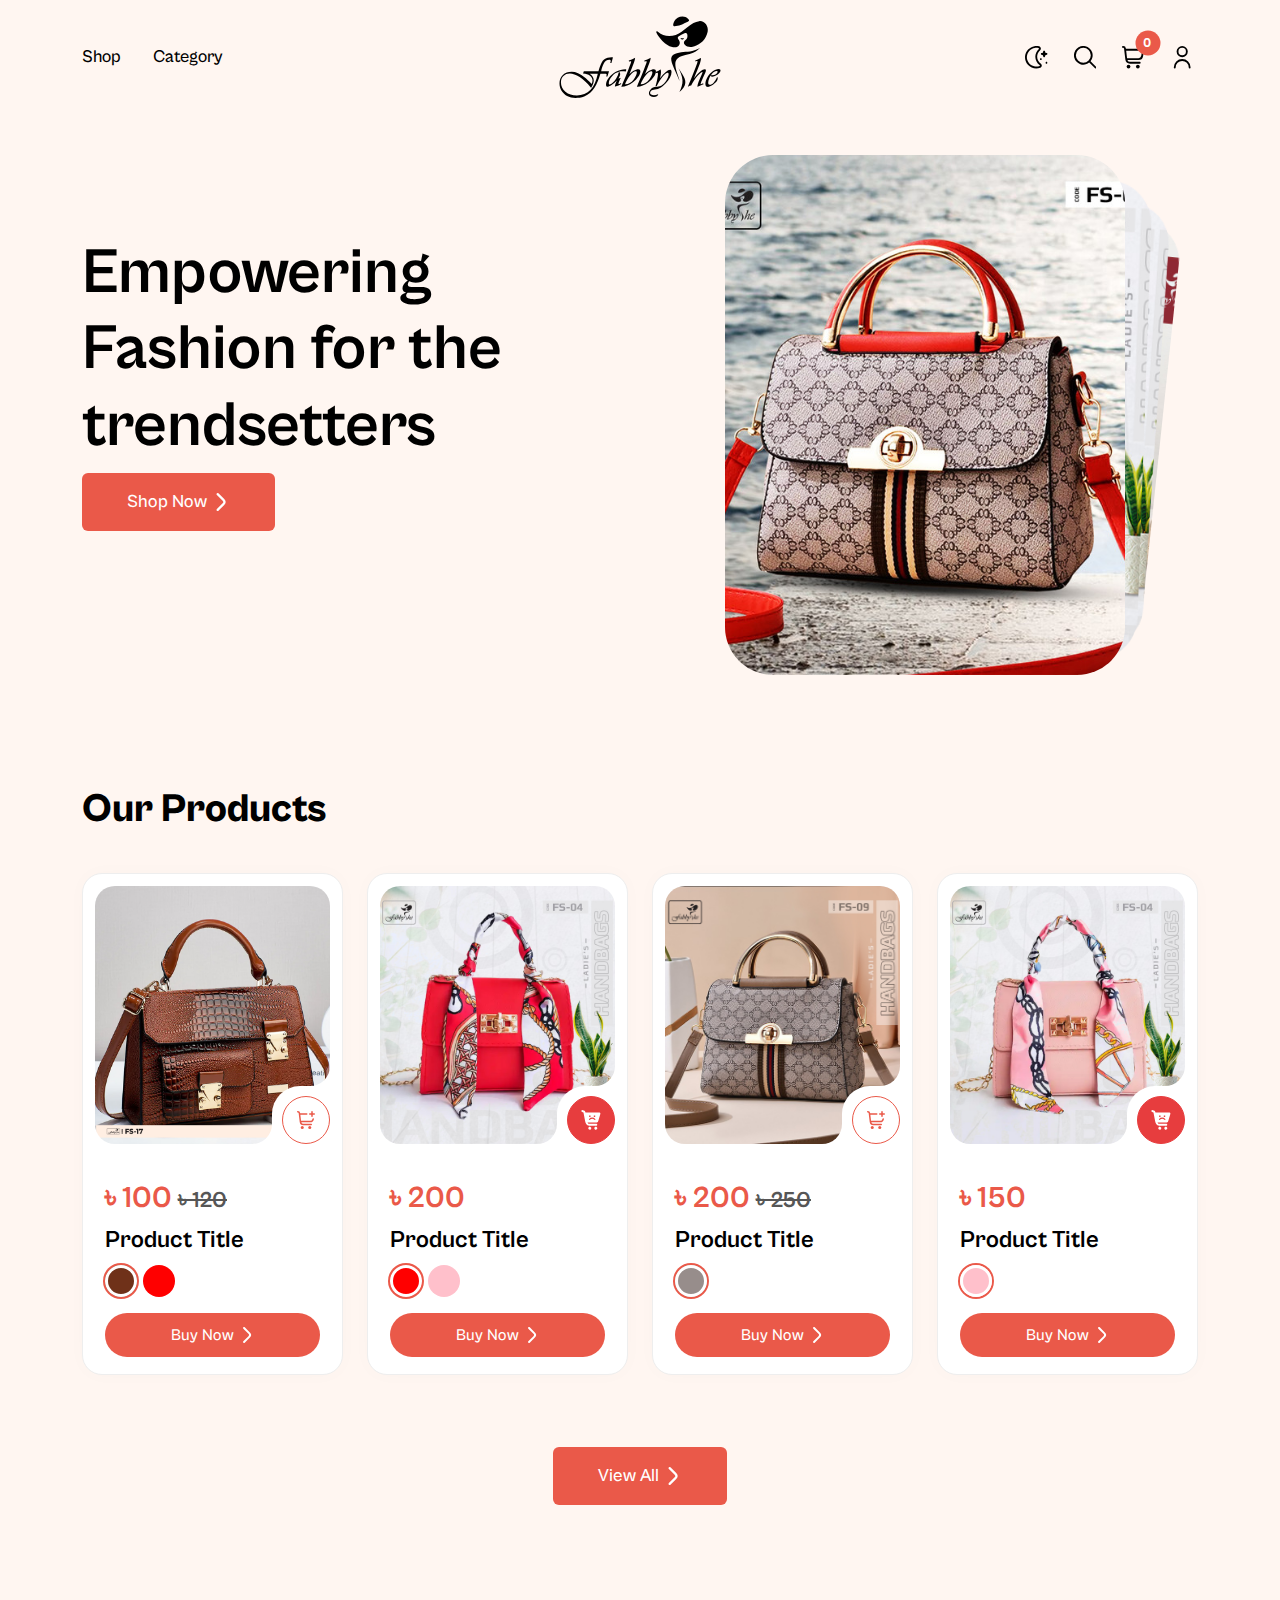
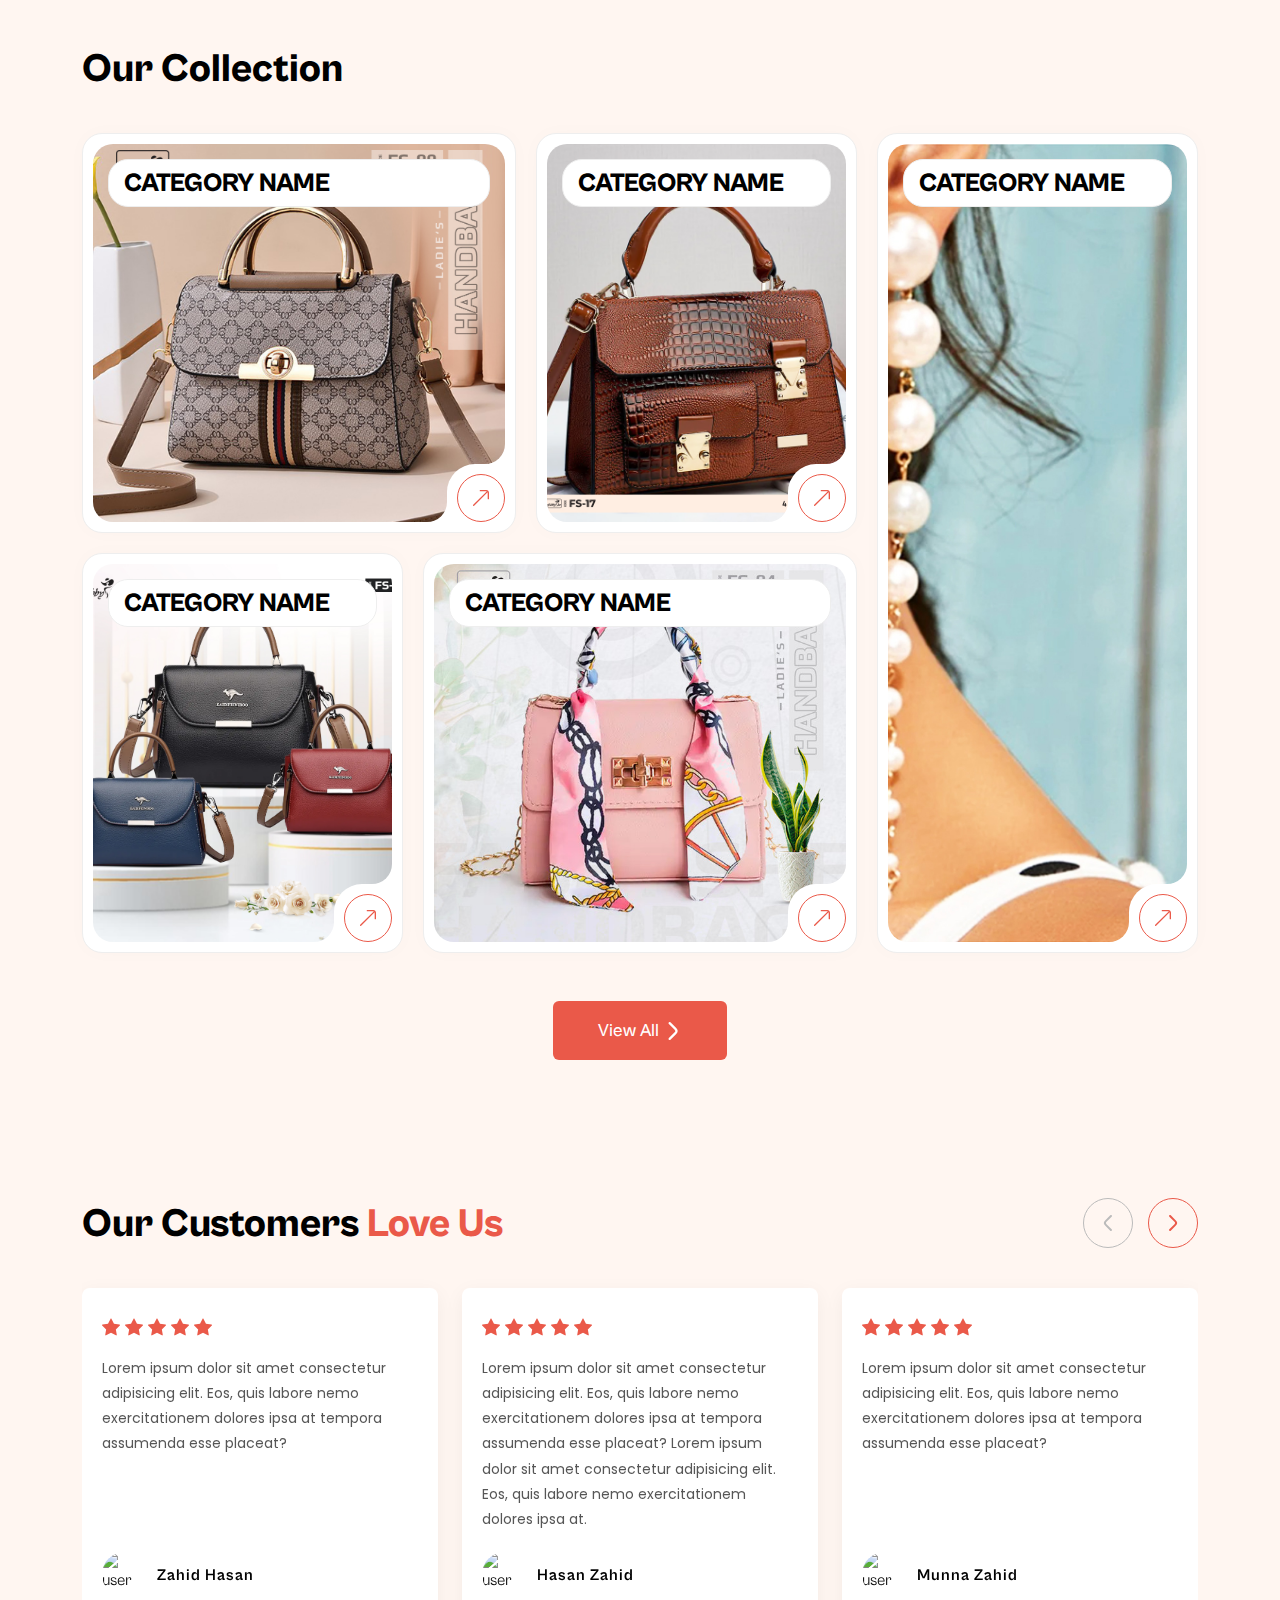
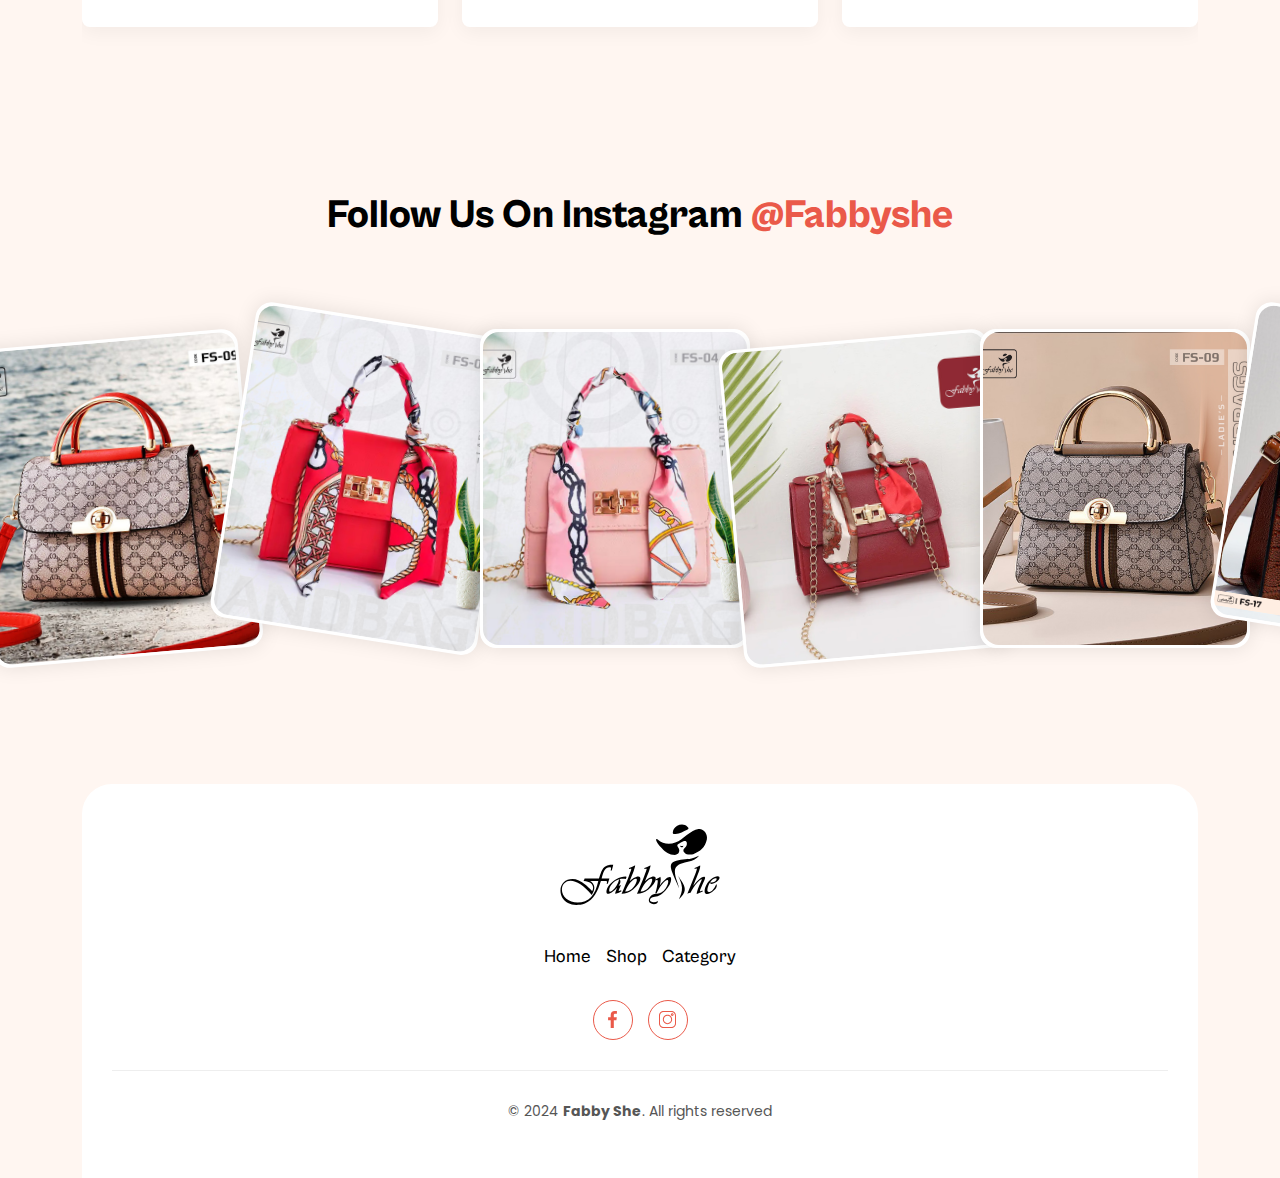
==== index.html @ 82e18905 "Fabby-She-Static init" ====
<!DOCTYPE html>
<html lang="en" xml:lang="en" xmlns="http://www.w3.org/1999/xhtml">
<head>
	<meta charset="UTF-8" />
	<meta name="viewport" content="width=device-width, initial-scale=1, shrink-to-fit=no" />
	<meta name="theme-color" content="#ea5949" />
    <meta name="color-scheme" content="light dark" />

	<!-- Site Meta Tags -->
	<title>Online Shopping in Bangladesh: Order Now from Fabby She</title>
    <meta name="title" content="Online Shopping in Bangladesh: Order Now from Fabby She" />
    <meta name="description" content="Bangladesh's best online shopping store with 100+ products at resounding discounts in dhaka, ctg, etc. All across Bangladesh with cash on delivery (COD)" />
    <meta name="author" content="Fabby She" />
    <meta name="keywords" content="Online Shopping, Fabby She" />

	<!-- Open Graph / Facebook -->
	<meta property="og:type" content="website" />
	<meta property="og:url" content="https://developer-zahid.github.io/Common-Boilerplate" />
	<meta property="og:title" content="Online Shopping in Bangladesh: Order Now from Fabby She" />
	<meta property="og:description" content="Bangladesh's best online shopping store with 100+ products at resounding discounts in dhaka, ctg, etc. All across Bangladesh with cash on delivery (COD)" />
	<meta property="og:image" content="https://developer-zahid.github.io/Common-Boilerplate/assets/images/og/preview.jpg" />
	<!-- Twitter -->
	<meta property="twitter:card" content="summary_large_image" />
	<meta property="twitter:url" content="https://developer-zahid.github.io/Common-Boilerplate" />
	<meta property="twitter:title" content="Online Shopping in Bangladesh: Order Now from Fabby She" />
	<meta property="twitter:description" content="Bangladesh's best online shopping store with 100+ products at resounding discounts in dhaka, ctg, etc. All across Bangladesh with cash on delivery (COD)" />
	<meta property="twitter:image" content="https://developer-zahid.github.io/Common-Boilerplate/assets/images/og/preview.jpg" />

	<!-- Favicon Link -->
	<link rel="icon" type="image/svg+xml" sizes="512x512" href="./assets/images/favicon/favicon.svg" />
	<link rel="icon" type="image/png" sizes="512x512" href="./assets/images/favicon/android-chrome-512x512.png" />
	<link rel="icon" type="image/png" sizes="192x192" href="./assets/images/favicon/android-chrome-192x192.png" />
	<link rel="apple-touch-icon" sizes="180x180" href="./assets/images/favicon/apple-touch-icon.png" />
	<link rel="icon" type="image/png" sizes="32x32" href="./assets/images/favicon/favicon-32x32.png" />
	<link rel="icon" type="image/png" sizes="16x16" href="./assets/images/favicon/favicon-16x16.png" />
	<link rel="icon" type="image/x-icon" href="./assets/images/favicon/favicon.ico" />
	<link rel="manifest" href="./assets/images/favicon/site.webmanifest" />
	
	<!-- Global CSS -->
	<link rel="stylesheet" href="./assets/plugins/bootstrap/css/bootstrap.min.css" />
	<link rel="stylesheet" href="./assets/plugins/toastr/css/toastr.min.css" />
	<!-- Page CSS -->
	<link rel="stylesheet" href="./assets/plugins/swiper/css/swiper-bundle.min.css" />
	<!-- Global CSS -->
	<link rel="stylesheet" href="./assets/css/style.min.css" />
</head>
<body>
	<!-- Header Section -->
	<header class="header">
        <div class="container">
			<nav class="navbar">
				<button type="button" aria-label="Toggle mobile navigation" class="navbar__toggle" data-toggle="menu">
					<span class="is-open">
						<svg xmlns="http://www.w3.org/2000/svg" version="1.1" xmlnsXlink="http://www.w3.org/1999/xlink" width="1em" height="1em" x="0" y="0" viewBox="0 0 512.021 512.021" xmlSpace="preserve">
							<path d="M301.258 256.01 502.645 54.645c12.501-12.501 12.501-32.769 0-45.269-12.501-12.501-32.769-12.501-45.269 0L256.01 210.762 54.645 9.376c-12.501-12.501-32.769-12.501-45.269 0s-12.501 32.769 0 45.269L210.762 256.01 9.376 457.376c-12.501 12.501-12.501 32.769 0 45.269s32.769 12.501 45.269 0L256.01 301.258l201.365 201.387c12.501 12.501 32.769 12.501 45.269 0 12.501-12.501 12.501-32.769 0-45.269L301.258 256.01z" fill="currentColor"></path>
						</svg>
					</span>
					<span class="is-close">
						<svg xmlns="http://www.w3.org/2000/svg" version="1.1" xmlnsXlink="http://www.w3.org/1999/xlink" width="1em" height="1em" x="0" y="0" viewBox="0 0 24 24" xmlSpace="preserve">
							<path d="M24 3.5c0 .83-.67 1.5-1.5 1.5h-21C.67 5 0 4.33 0 3.5S.67 2 1.5 2h21c.83 0 1.5.67 1.5 1.5ZM6.5 20h-5c-.83 0-1.5.67-1.5 1.5S.67 23 1.5 23h5c.83 0 1.5-.67 1.5-1.5S7.33 20 6.5 20Zm8-9h-13c-.83 0-1.5.67-1.5 1.5S.67 14 1.5 14h13c.83 0 1.5-.67 1.5-1.5s-.67-1.5-1.5-1.5Z" fill="currentColor"></path>
						</svg>
					</span>
				</button>
				<div class="navbar__nav" data-target="menu">
					<a href="./index.html" class="navbar__nav__link">Home</a>
					<a href="./shop.html" class="navbar__nav__link">Shop</a>
					<a href="./category.html" class="navbar__nav__link">Category</a>
				</div>
				<svg class="navbar__logo__image navbar__hidden" area-hidden="true" width="100%" height="100%" viewBox="0 0 200 102" fill="none" xmlns="http://www.w3.org/2000/svg">
					<path d="M173.079 6.36457C170.55 6.74238 168.211 7.41777 166.038 8.68313C160.777 11.7444 156.117 15.6518 151.381 19.4194C143.185 25.9378 129.807 26.6339 122.515 19.7274C122.075 19.3107 121.13 18.4413 120.52 18.9019C119.801 19.4453 120.168 20.5115 120.473 21.1221C121.842 23.8729 123.796 26.5511 125.832 28.8619C129.864 33.437 134.584 37.8179 140.901 38.5787C142.836 38.8116 145.036 38.7184 146.738 37.5928C148.296 36.5629 149.233 34.6117 149.13 32.7538C149.062 31.5298 148.395 30.3913 147.761 29.3795C146.989 28.1477 145.84 26.6132 147.489 25.4022C149.779 23.7202 152.292 22.2996 154.993 21.3499C156.805 20.7133 158.173 21.4586 158.456 23.1095C158.887 25.648 158.407 27.9252 156.222 29.6201C153.394 31.8145 154.253 34.0373 155.19 35.3286C158.624 40.064 166.464 37.6756 166.464 37.6756C175.346 34.3219 181.409 29.4856 183.562 19.4091C185.008 12.5957 179.367 5.42524 173.079 6.36457Z" fill="currentColor"/>
					<path d="M143.424 12.5841C141.498 12.7161 140.862 11.8208 141.018 10.2397C141.165 8.72328 141.773 7.35699 142.516 6.04247C145.062 1.52178 154.165 -2.06735 159.54 3.7653C161.108 5.46541 161.077 6.17185 159.025 7.07236C154.287 9.15289 149.852 12.0822 144.477 12.4522C144.053 12.4806 143.628 12.5582 143.424 12.5841Z" fill="currentColor"/>
					<path d="M150.112 27.2502C150.112 27.2502 152.279 27.8635 154.235 27.0742C154.056 27.5814 153.715 29.1651 152.077 29.1651C152.077 29.1651 150.516 29.1651 150.112 27.2502Z" fill="currentColor"/>
					<path d="M174.186 39.3008C170.553 43.1565 166.317 45.9797 161.253 46.8983C157.754 47.5322 154.295 48.3241 150.983 49.6593C149.463 50.2726 148.022 51.023 146.746 52.0659C144.867 53.603 143.838 55.5773 143.657 58.002C143.333 62.3157 144.565 66.3628 145.794 70.4022C146.57 72.9591 147.572 75.4505 148.304 78.0201C148.475 78.6181 148.612 79.1929 148.777 79.8578C148.568 79.5571 147.996 78.2843 147.861 78.028C145.069 71.634 142.531 66.5647 140.112 60.0126C139.459 58.2453 138.944 56.4391 138.642 54.5759C138.042 50.904 139.444 48.2956 142.883 46.8387C146.312 45.387 149.978 44.9989 153.619 44.4891C157.216 43.9846 160.883 44.0544 164.43 43.203C167.254 42.5251 169.603 41.6763 172.175 40.3618C172.571 40.1625 173.459 39.6527 174.186 39.3008Z" fill="currentColor"/>
					<path d="M148.708 93.9677C150.77 89.2816 152.854 84.6571 152.473 79.3684C152.103 74.2187 149.81 69.1154 147.582 64.5898C147.967 65.0686 148.382 65.7207 148.865 66.4271C151.293 70.226 153.216 72.777 154.98 76.9538C156.722 81.0737 156.279 84.9293 153.679 88.5651C152.256 90.5598 150.641 92.3763 148.708 93.9677Z" fill="currentColor"/>
					<path d="M20.3277 101.269C16.4901 101.269 12.9864 100.438 9.91482 98.8006C7.15634 97.3436 4.43666 94.7171 2.8944 92.0622C1.35472 89.4072 0.573242 86.4158 0.573242 83.1655C0.573242 78.8595 1.96024 75.3582 4.69543 72.7628C7.42541 70.1701 11.1026 68.8555 15.6232 68.8555C20.6744 68.8555 26.1344 71.2078 31.8454 75.8502C33.7448 77.3926 36.4024 79.9131 39.7457 83.3416L40.2916 83.8873C41.0007 82.5807 41.3604 81.1939 41.3604 79.7628C41.3604 77.3873 40.3098 75.3867 38.237 73.8191C36.1384 72.2323 33.3308 71.3343 29.8918 71.1509L29.4699 71.1277L29.6822 70.7602C30.091 70.0562 30.417 69.2569 30.6473 68.3847L30.6991 68.1933L48.725 68.1184L48.9708 67.3184C49.716 64.7412 50.3371 62.8625 50.8132 61.7318C51.9725 58.9784 53.1809 55.8059 55.6185 53.8419C58.2269 51.7407 61.5961 50.8867 64.9006 50.8867C65.2551 50.8867 65.7079 50.9385 66.2463 51.0446L66.4946 51.0937L66.4509 51.3421C66.2304 52.6334 65.7234 54.6259 64.9446 57.268L64.7142 58.0882H63.2367L63.3299 57.7596C63.6274 56.7039 63.7775 55.9586 63.7775 55.5419C63.7775 54.5974 63.3169 54.1757 62.2818 54.1757C55.2614 54.1757 53.6441 62.5288 52.1122 67.839L52.032 68.1184H61.741L59.7562 74.7608H58.2709L58.377 74.4244C58.4598 74.1628 58.5167 73.9608 58.5504 73.829C58.7315 73.2337 58.8221 72.7476 58.8221 72.3674C58.8221 71.9012 58.6513 71.6403 58.2683 71.5211C57.8026 71.3761 56.6406 71.3039 54.8138 71.3039H51.0875L50.7899 72.2171C47.2551 83.5304 42.7085 94.5098 31.1002 99.5092C27.6508 100.987 23.7201 101.269 20.3277 101.269ZM13.2555 70.9204C10.1218 70.9204 7.49528 71.9482 5.44586 73.9714C3.39641 75.9953 2.35874 78.5933 2.35874 81.6906C2.35874 86.4337 4.22188 90.388 7.89382 93.4489C11.5812 96.5204 16.3504 98.0787 22.0744 98.0787C28.4245 98.0787 34.5806 95.7443 38.9926 91.1436C43.3658 86.5787 45.8888 79.9052 47.8736 71.3012L37.6755 71.2337C39.0677 72.0284 40.2373 73.0867 41.1663 74.388C42.3101 75.9926 42.8923 77.6979 42.8923 79.4549C42.8923 82.1509 41.8779 85.1708 39.8802 88.4343L39.6939 88.7396L39.4636 88.4655C34.6919 82.8191 29.9901 78.4324 25.4901 75.4257C21.0108 72.437 16.8963 70.9204 13.2555 70.9204Z" fill="currentColor"/>
					<path d="M60.0638 87.3098C59.1349 87.3098 58.0273 86.8728 58.0273 84.7893C58.0273 82.186 59.1995 79.3396 61.5104 76.3357C63.8082 73.3496 66.7349 70.8575 70.2051 68.935C74.1203 66.7377 78.0793 65.625 81.9687 65.625C82.9362 65.625 83.0402 66.2331 83.0402 66.4945C83.0402 66.8852 82.7892 67.5376 82.2481 68.5489L82.1601 68.7145L81.9766 68.6814C80.8455 68.482 79.7303 68.3807 78.6667 68.3807C77.0779 68.3807 75.5515 68.5774 74.0945 68.9681L74.3038 69.0953C75.1111 69.584 75.523 70.4794 75.523 71.7555C75.523 73.3211 74.7932 75.1138 73.3488 77.0886C74.0243 76.9774 74.8164 76.7675 75.7144 76.4648L76.2912 76.2708L75.8283 77.2516C73.8534 81.6787 73.4395 83.0761 73.4395 83.4694C73.4395 83.8681 73.5998 83.8992 73.7813 83.8992C73.8018 83.8992 73.825 83.8992 73.8481 83.8966C74.1097 83.8761 74.6971 83.69 75.9965 82.9158L76.2031 82.792L76.9409 83.8555L76.7415 84.0052C74.9428 85.3588 72.4587 86.4324 69.3534 87.2012L69.017 87.284L69.0356 86.937C69.1104 85.4026 69.8793 82.986 71.3746 79.5728C69.5375 81.5886 67.6435 83.3145 65.7257 84.7198C63.3399 86.4608 61.4897 87.3098 60.0638 87.3098ZM73.97 68.9992C70.8236 69.8688 67.9925 71.6463 65.5135 74.3198C62.8275 77.2052 61.4664 80.0953 61.4664 82.9105C61.4664 84.5019 62.1754 84.686 62.7059 84.686C63.4822 84.686 64.6544 83.9694 66.1889 82.5562C67.7568 81.1125 69.1806 79.4151 70.417 77.5105C72.1197 74.8734 73.2971 72.0966 73.913 69.2608L73.97 68.9992Z" fill="currentColor"/>
					<path d="M76.9229 87.2832L77.4374 86.1084C80.5924 78.7852 83.3659 72.0859 85.6791 66.1938C88.552 58.8784 89.1546 56.7902 89.1546 56.327C89.1546 56.0656 89.0745 55.8223 88.4977 55.8223C88.156 55.8223 87.5791 55.9698 86.7818 56.2649L86.5361 56.3554L86.0831 55.0797L86.3262 54.9917C88.5103 54.2025 90.9301 53.1467 93.5149 51.8528L93.9262 51.6484L93.8904 52.1064C93.6858 54.6786 91.4348 61.0417 87.0123 71.5554C88.5957 70.0104 90.3036 68.6958 92.105 67.6428C94.3043 66.3543 96.2374 65.7021 97.852 65.7021C99.5493 65.7021 100.447 66.6441 100.447 68.4269C100.447 70.3342 99.5778 72.5726 97.8599 75.0799C96.1573 77.564 93.9573 79.8415 91.3235 81.8494C86.5202 85.4594 81.8083 87.2885 77.3162 87.2885H76.9229V87.2832ZM81.4897 84.2713C81.7772 84.3077 82.0076 84.3256 82.1732 84.3256C85.8169 84.3256 89.1235 82.4521 92.0063 78.7594C93.1732 77.2561 94.1593 75.6335 94.9354 73.9309C95.7043 72.2461 96.095 70.87 96.095 69.8448C96.095 68.807 95.6447 68.3263 94.6772 68.3263C92.8341 68.3263 90.552 69.9667 87.8891 73.1984C85.2527 76.3971 83.1023 80.121 81.4897 84.2713Z" fill="currentColor"/>
					<path d="M96.1348 87.2832L96.6493 86.1084C99.8036 78.7852 102.578 72.0859 104.891 66.1938C107.763 58.8784 108.367 56.7902 108.367 56.327C108.367 56.0656 108.286 55.8223 107.709 55.8223C107.368 55.8223 106.79 55.9698 105.994 56.2649L105.748 56.3554L105.295 55.0797L105.538 54.9917C107.722 54.2025 110.141 53.1467 112.727 51.8528L113.138 51.6484L113.102 52.1064C112.898 54.6786 110.646 61.0417 106.224 71.5554C107.808 70.0104 109.516 68.6958 111.316 67.6428C113.516 66.3543 115.449 65.7021 117.064 65.7021C118.761 65.7021 119.659 66.6441 119.659 68.4269C119.659 70.3342 118.79 72.5726 117.071 75.0799C115.369 77.564 113.169 79.8415 110.535 81.8494C105.732 85.4594 101.02 87.2885 96.5281 87.2885H96.1348V87.2832ZM100.702 84.2713C100.989 84.3077 101.22 84.3256 101.385 84.3256C105.028 84.3256 108.335 82.4521 111.218 78.7594C112.385 77.2561 113.371 75.6335 114.147 73.9309C114.916 72.2461 115.307 70.87 115.307 69.8448C115.307 68.807 114.857 68.3263 113.888 68.3263C112.046 68.3263 109.764 69.9667 107.101 73.1984C104.465 76.3971 102.314 80.121 100.702 84.2713Z" fill="currentColor"/>
					<path d="M137.216 66.3873C135.749 66.3873 133.878 67.3863 131.494 69.4353C129.396 71.2419 127.124 73.7055 124.728 76.7691C125.514 73.4876 125.91 70.8823 125.91 69.0114C125.91 67.9657 125.768 67.073 125.488 66.3485L125.377 66.0664L125.116 66.2191C124.906 66.3433 124.774 66.4209 124.741 66.4468L122.311 67.7869L119.907 68.9644L119.891 68.975C119.871 68.9876 119.796 69.032 119.539 69.1611L119.345 69.2571L119.713 70.4836L119.966 70.4008C120.124 70.3465 120.248 70.3022 120.331 70.2691C120.792 70.0955 121.154 70.0048 121.41 70.0048C121.622 70.0048 122.192 70.0048 122.192 71.3479C122.192 73.1644 121.83 75.7081 121.112 78.9479C120.655 81.0154 120.049 83.3677 119.304 85.9969L119.043 86.9777L120.58 86.8095C121.449 84.928 122.474 82.977 123.496 81.2717C124.821 79.0618 126.273 77.0075 127.833 75.1207C130.565 71.8293 132.703 70.1578 134.191 70.1578C134.68 70.1578 135.33 70.3492 135.33 71.9843C135.33 73.0479 135.027 74.3909 134.432 75.9724C133.831 77.5611 133.081 79.0181 132.198 80.2989C130.684 82.5134 128.829 84.328 126.681 85.6916C125.367 86.53 123.584 87.0704 121.382 87.3035C118.846 87.5624 117.161 87.8499 116.227 88.181C115.285 88.5148 114.392 89.1359 113.567 90.0313C111.888 91.9022 111.036 93.7207 111.036 95.4393C111.036 96.8393 111.626 97.9936 112.79 98.873C113.934 99.732 115.422 100.17 117.216 100.17C120.259 100.17 122.01 99.0306 122.425 96.7823L122.528 96.2207L122.039 96.5134C120.577 97.3823 118.947 97.8227 117.19 97.8227C115.772 97.8227 114.607 97.5485 113.73 97.0101C112.881 96.4869 112.47 95.8326 112.47 95.0068C112.47 93.8843 112.907 93.03 113.808 92.3989C114.734 91.7465 116.289 91.2472 118.424 90.9161C120.986 90.5227 123.281 89.7518 125.248 88.6234C127.209 87.4975 129.333 85.72 131.559 83.3419C136.463 78.1147 138.947 73.3273 138.947 69.1121C138.947 66.8608 138.005 66.3873 137.216 66.3873Z" fill="currentColor"/>
					<path d="M170.863 87.0602C171.053 84.3979 172.905 79.2893 176.375 71.8734C177.028 70.486 177.165 69.8966 177.165 69.6456C177.165 69.1171 176.96 69.1172 176.838 69.1172C176.626 69.1172 176.059 69.2827 174.659 70.3827C173.56 71.2496 172.476 72.282 171.441 73.4516C169.862 75.1986 168.265 77.2787 166.697 79.6364C165.129 81.9913 163.952 84.0688 163.199 85.8079L163.14 85.9423L162.995 85.9609C161.846 86.1079 160.761 86.4417 159.778 86.9489L159.142 87.2781L159.701 85.9582C160.847 83.2774 161.923 80.6536 162.899 78.1642L165.872 70.5926L168.897 63.0441C170.336 59.3825 171.063 57.1054 171.063 56.2799C171.063 55.7572 170.84 55.6485 170.509 55.6485C170.354 55.6485 169.984 55.7132 169.094 56.016L168.522 56.2359L168.095 54.999L168.343 54.9162C170.336 54.246 172.365 53.3558 174.375 52.2664L175.218 51.7773L175.24 52.1991C175.257 52.5329 175.265 52.771 175.265 52.9237C175.265 54.1994 174.833 56.0962 173.979 58.5597C173.133 61.005 171.42 65.3239 168.892 71.3946L166.542 77.0748C172.768 69.4926 177.152 65.8026 179.936 65.8026C180.889 65.8026 181.414 66.3279 181.414 67.2801C181.414 67.9165 181.106 68.8999 180.474 70.2847L178.899 73.7648C175.62 80.99 174.932 83.2357 174.932 83.8489C174.932 84.0483 174.981 84.1496 175.258 84.1496C175.54 84.1496 176.14 84.0046 177.395 83.3158L177.827 83.0754L178.583 84.1648L178.329 84.3019C176.665 85.2026 174.481 86.139 171.839 87.0887L170.83 87.4509L170.863 87.0602Z" fill="currentColor"/>
					<path d="M183.973 87.5648C182.498 87.5648 180.741 86.9337 180.741 83.9264C180.741 81.3516 181.536 78.6165 183.099 75.796C184.659 72.9807 186.688 70.6284 189.128 68.8013C192.109 66.5761 194.811 65.4453 197.16 65.4453C199.033 65.4453 199.427 66.3872 199.427 67.1788C199.427 67.8854 199.096 68.6927 198.413 69.6529C197.755 70.5768 196.925 71.4231 195.944 72.1629C195.031 72.8357 193.861 73.4622 192.468 74.0258C191.043 74.6033 189.969 74.8827 189.182 74.8827C188.561 74.8827 187.736 74.6291 187.301 73.4337C186.631 74.4894 186.038 75.6331 185.531 76.8595C184.651 78.9867 184.203 80.9013 184.203 82.5549C184.203 84.1649 184.817 84.9125 186.131 84.9125C187.645 84.9125 189.254 84.0536 190.913 82.3609C192.601 80.6403 194.024 78.3887 195.142 75.6721L195.359 75.1437L195.613 75.6536C195.866 76.1635 195.996 76.6291 195.996 77.041C195.996 78.7331 194.831 80.6867 192.533 82.845C189.216 85.9761 186.336 87.5648 183.973 87.5648ZM187.568 73.0476C188.264 73.1463 188.825 73.198 189.234 73.198C190.867 73.198 192.396 72.7218 193.778 71.7827C195.129 70.8642 195.812 69.8728 195.812 68.8324C195.812 68.3847 195.662 67.8728 194.495 67.8728C192.701 67.8728 190.828 69.0059 188.923 71.2364C188.439 71.8033 187.982 72.4086 187.557 73.0476H187.568Z" fill="currentColor"/>
				</svg>
				<a href="./index.html" class="navbar__logo" aria-label="Home page">
					<svg class="navbar__logo__image" width="100%" height="100%" viewBox="0 0 200 102" fill="none" xmlns="http://www.w3.org/2000/svg">
						<path d="M173.079 6.36457C170.55 6.74238 168.211 7.41777 166.038 8.68313C160.777 11.7444 156.117 15.6518 151.381 19.4194C143.185 25.9378 129.807 26.6339 122.515 19.7274C122.075 19.3107 121.13 18.4413 120.52 18.9019C119.801 19.4453 120.168 20.5115 120.473 21.1221C121.842 23.8729 123.796 26.5511 125.832 28.8619C129.864 33.437 134.584 37.8179 140.901 38.5787C142.836 38.8116 145.036 38.7184 146.738 37.5928C148.296 36.5629 149.233 34.6117 149.13 32.7538C149.062 31.5298 148.395 30.3913 147.761 29.3795C146.989 28.1477 145.84 26.6132 147.489 25.4022C149.779 23.7202 152.292 22.2996 154.993 21.3499C156.805 20.7133 158.173 21.4586 158.456 23.1095C158.887 25.648 158.407 27.9252 156.222 29.6201C153.394 31.8145 154.253 34.0373 155.19 35.3286C158.624 40.064 166.464 37.6756 166.464 37.6756C175.346 34.3219 181.409 29.4856 183.562 19.4091C185.008 12.5957 179.367 5.42524 173.079 6.36457Z" fill="currentColor"/>
						<path d="M143.424 12.5841C141.498 12.7161 140.862 11.8208 141.018 10.2397C141.165 8.72328 141.773 7.35699 142.516 6.04247C145.062 1.52178 154.165 -2.06735 159.54 3.7653C161.108 5.46541 161.077 6.17185 159.025 7.07236C154.287 9.15289 149.852 12.0822 144.477 12.4522C144.053 12.4806 143.628 12.5582 143.424 12.5841Z" fill="currentColor"/>
						<path d="M150.112 27.2502C150.112 27.2502 152.279 27.8635 154.235 27.0742C154.056 27.5814 153.715 29.1651 152.077 29.1651C152.077 29.1651 150.516 29.1651 150.112 27.2502Z" fill="currentColor"/>
						<path d="M174.186 39.3008C170.553 43.1565 166.317 45.9797 161.253 46.8983C157.754 47.5322 154.295 48.3241 150.983 49.6593C149.463 50.2726 148.022 51.023 146.746 52.0659C144.867 53.603 143.838 55.5773 143.657 58.002C143.333 62.3157 144.565 66.3628 145.794 70.4022C146.57 72.9591 147.572 75.4505 148.304 78.0201C148.475 78.6181 148.612 79.1929 148.777 79.8578C148.568 79.5571 147.996 78.2843 147.861 78.028C145.069 71.634 142.531 66.5647 140.112 60.0126C139.459 58.2453 138.944 56.4391 138.642 54.5759C138.042 50.904 139.444 48.2956 142.883 46.8387C146.312 45.387 149.978 44.9989 153.619 44.4891C157.216 43.9846 160.883 44.0544 164.43 43.203C167.254 42.5251 169.603 41.6763 172.175 40.3618C172.571 40.1625 173.459 39.6527 174.186 39.3008Z" fill="currentColor"/>
						<path d="M148.708 93.9677C150.77 89.2816 152.854 84.6571 152.473 79.3684C152.103 74.2187 149.81 69.1154 147.582 64.5898C147.967 65.0686 148.382 65.7207 148.865 66.4271C151.293 70.226 153.216 72.777 154.98 76.9538C156.722 81.0737 156.279 84.9293 153.679 88.5651C152.256 90.5598 150.641 92.3763 148.708 93.9677Z" fill="currentColor"/>
						<path d="M20.3277 101.269C16.4901 101.269 12.9864 100.438 9.91482 98.8006C7.15634 97.3436 4.43666 94.7171 2.8944 92.0622C1.35472 89.4072 0.573242 86.4158 0.573242 83.1655C0.573242 78.8595 1.96024 75.3582 4.69543 72.7628C7.42541 70.1701 11.1026 68.8555 15.6232 68.8555C20.6744 68.8555 26.1344 71.2078 31.8454 75.8502C33.7448 77.3926 36.4024 79.9131 39.7457 83.3416L40.2916 83.8873C41.0007 82.5807 41.3604 81.1939 41.3604 79.7628C41.3604 77.3873 40.3098 75.3867 38.237 73.8191C36.1384 72.2323 33.3308 71.3343 29.8918 71.1509L29.4699 71.1277L29.6822 70.7602C30.091 70.0562 30.417 69.2569 30.6473 68.3847L30.6991 68.1933L48.725 68.1184L48.9708 67.3184C49.716 64.7412 50.3371 62.8625 50.8132 61.7318C51.9725 58.9784 53.1809 55.8059 55.6185 53.8419C58.2269 51.7407 61.5961 50.8867 64.9006 50.8867C65.2551 50.8867 65.7079 50.9385 66.2463 51.0446L66.4946 51.0937L66.4509 51.3421C66.2304 52.6334 65.7234 54.6259 64.9446 57.268L64.7142 58.0882H63.2367L63.3299 57.7596C63.6274 56.7039 63.7775 55.9586 63.7775 55.5419C63.7775 54.5974 63.3169 54.1757 62.2818 54.1757C55.2614 54.1757 53.6441 62.5288 52.1122 67.839L52.032 68.1184H61.741L59.7562 74.7608H58.2709L58.377 74.4244C58.4598 74.1628 58.5167 73.9608 58.5504 73.829C58.7315 73.2337 58.8221 72.7476 58.8221 72.3674C58.8221 71.9012 58.6513 71.6403 58.2683 71.5211C57.8026 71.3761 56.6406 71.3039 54.8138 71.3039H51.0875L50.7899 72.2171C47.2551 83.5304 42.7085 94.5098 31.1002 99.5092C27.6508 100.987 23.7201 101.269 20.3277 101.269ZM13.2555 70.9204C10.1218 70.9204 7.49528 71.9482 5.44586 73.9714C3.39641 75.9953 2.35874 78.5933 2.35874 81.6906C2.35874 86.4337 4.22188 90.388 7.89382 93.4489C11.5812 96.5204 16.3504 98.0787 22.0744 98.0787C28.4245 98.0787 34.5806 95.7443 38.9926 91.1436C43.3658 86.5787 45.8888 79.9052 47.8736 71.3012L37.6755 71.2337C39.0677 72.0284 40.2373 73.0867 41.1663 74.388C42.3101 75.9926 42.8923 77.6979 42.8923 79.4549C42.8923 82.1509 41.8779 85.1708 39.8802 88.4343L39.6939 88.7396L39.4636 88.4655C34.6919 82.8191 29.9901 78.4324 25.4901 75.4257C21.0108 72.437 16.8963 70.9204 13.2555 70.9204Z" fill="currentColor"/>
						<path d="M60.0638 87.3098C59.1349 87.3098 58.0273 86.8728 58.0273 84.7893C58.0273 82.186 59.1995 79.3396 61.5104 76.3357C63.8082 73.3496 66.7349 70.8575 70.2051 68.935C74.1203 66.7377 78.0793 65.625 81.9687 65.625C82.9362 65.625 83.0402 66.2331 83.0402 66.4945C83.0402 66.8852 82.7892 67.5376 82.2481 68.5489L82.1601 68.7145L81.9766 68.6814C80.8455 68.482 79.7303 68.3807 78.6667 68.3807C77.0779 68.3807 75.5515 68.5774 74.0945 68.9681L74.3038 69.0953C75.1111 69.584 75.523 70.4794 75.523 71.7555C75.523 73.3211 74.7932 75.1138 73.3488 77.0886C74.0243 76.9774 74.8164 76.7675 75.7144 76.4648L76.2912 76.2708L75.8283 77.2516C73.8534 81.6787 73.4395 83.0761 73.4395 83.4694C73.4395 83.8681 73.5998 83.8992 73.7813 83.8992C73.8018 83.8992 73.825 83.8992 73.8481 83.8966C74.1097 83.8761 74.6971 83.69 75.9965 82.9158L76.2031 82.792L76.9409 83.8555L76.7415 84.0052C74.9428 85.3588 72.4587 86.4324 69.3534 87.2012L69.017 87.284L69.0356 86.937C69.1104 85.4026 69.8793 82.986 71.3746 79.5728C69.5375 81.5886 67.6435 83.3145 65.7257 84.7198C63.3399 86.4608 61.4897 87.3098 60.0638 87.3098ZM73.97 68.9992C70.8236 69.8688 67.9925 71.6463 65.5135 74.3198C62.8275 77.2052 61.4664 80.0953 61.4664 82.9105C61.4664 84.5019 62.1754 84.686 62.7059 84.686C63.4822 84.686 64.6544 83.9694 66.1889 82.5562C67.7568 81.1125 69.1806 79.4151 70.417 77.5105C72.1197 74.8734 73.2971 72.0966 73.913 69.2608L73.97 68.9992Z" fill="currentColor"/>
						<path d="M76.9229 87.2832L77.4374 86.1084C80.5924 78.7852 83.3659 72.0859 85.6791 66.1938C88.552 58.8784 89.1546 56.7902 89.1546 56.327C89.1546 56.0656 89.0745 55.8223 88.4977 55.8223C88.156 55.8223 87.5791 55.9698 86.7818 56.2649L86.5361 56.3554L86.0831 55.0797L86.3262 54.9917C88.5103 54.2025 90.9301 53.1467 93.5149 51.8528L93.9262 51.6484L93.8904 52.1064C93.6858 54.6786 91.4348 61.0417 87.0123 71.5554C88.5957 70.0104 90.3036 68.6958 92.105 67.6428C94.3043 66.3543 96.2374 65.7021 97.852 65.7021C99.5493 65.7021 100.447 66.6441 100.447 68.4269C100.447 70.3342 99.5778 72.5726 97.8599 75.0799C96.1573 77.564 93.9573 79.8415 91.3235 81.8494C86.5202 85.4594 81.8083 87.2885 77.3162 87.2885H76.9229V87.2832ZM81.4897 84.2713C81.7772 84.3077 82.0076 84.3256 82.1732 84.3256C85.8169 84.3256 89.1235 82.4521 92.0063 78.7594C93.1732 77.2561 94.1593 75.6335 94.9354 73.9309C95.7043 72.2461 96.095 70.87 96.095 69.8448C96.095 68.807 95.6447 68.3263 94.6772 68.3263C92.8341 68.3263 90.552 69.9667 87.8891 73.1984C85.2527 76.3971 83.1023 80.121 81.4897 84.2713Z" fill="currentColor"/>
						<path d="M96.1348 87.2832L96.6493 86.1084C99.8036 78.7852 102.578 72.0859 104.891 66.1938C107.763 58.8784 108.367 56.7902 108.367 56.327C108.367 56.0656 108.286 55.8223 107.709 55.8223C107.368 55.8223 106.79 55.9698 105.994 56.2649L105.748 56.3554L105.295 55.0797L105.538 54.9917C107.722 54.2025 110.141 53.1467 112.727 51.8528L113.138 51.6484L113.102 52.1064C112.898 54.6786 110.646 61.0417 106.224 71.5554C107.808 70.0104 109.516 68.6958 111.316 67.6428C113.516 66.3543 115.449 65.7021 117.064 65.7021C118.761 65.7021 119.659 66.6441 119.659 68.4269C119.659 70.3342 118.79 72.5726 117.071 75.0799C115.369 77.564 113.169 79.8415 110.535 81.8494C105.732 85.4594 101.02 87.2885 96.5281 87.2885H96.1348V87.2832ZM100.702 84.2713C100.989 84.3077 101.22 84.3256 101.385 84.3256C105.028 84.3256 108.335 82.4521 111.218 78.7594C112.385 77.2561 113.371 75.6335 114.147 73.9309C114.916 72.2461 115.307 70.87 115.307 69.8448C115.307 68.807 114.857 68.3263 113.888 68.3263C112.046 68.3263 109.764 69.9667 107.101 73.1984C104.465 76.3971 102.314 80.121 100.702 84.2713Z" fill="currentColor"/>
						<path d="M137.216 66.3873C135.749 66.3873 133.878 67.3863 131.494 69.4353C129.396 71.2419 127.124 73.7055 124.728 76.7691C125.514 73.4876 125.91 70.8823 125.91 69.0114C125.91 67.9657 125.768 67.073 125.488 66.3485L125.377 66.0664L125.116 66.2191C124.906 66.3433 124.774 66.4209 124.741 66.4468L122.311 67.7869L119.907 68.9644L119.891 68.975C119.871 68.9876 119.796 69.032 119.539 69.1611L119.345 69.2571L119.713 70.4836L119.966 70.4008C120.124 70.3465 120.248 70.3022 120.331 70.2691C120.792 70.0955 121.154 70.0048 121.41 70.0048C121.622 70.0048 122.192 70.0048 122.192 71.3479C122.192 73.1644 121.83 75.7081 121.112 78.9479C120.655 81.0154 120.049 83.3677 119.304 85.9969L119.043 86.9777L120.58 86.8095C121.449 84.928 122.474 82.977 123.496 81.2717C124.821 79.0618 126.273 77.0075 127.833 75.1207C130.565 71.8293 132.703 70.1578 134.191 70.1578C134.68 70.1578 135.33 70.3492 135.33 71.9843C135.33 73.0479 135.027 74.3909 134.432 75.9724C133.831 77.5611 133.081 79.0181 132.198 80.2989C130.684 82.5134 128.829 84.328 126.681 85.6916C125.367 86.53 123.584 87.0704 121.382 87.3035C118.846 87.5624 117.161 87.8499 116.227 88.181C115.285 88.5148 114.392 89.1359 113.567 90.0313C111.888 91.9022 111.036 93.7207 111.036 95.4393C111.036 96.8393 111.626 97.9936 112.79 98.873C113.934 99.732 115.422 100.17 117.216 100.17C120.259 100.17 122.01 99.0306 122.425 96.7823L122.528 96.2207L122.039 96.5134C120.577 97.3823 118.947 97.8227 117.19 97.8227C115.772 97.8227 114.607 97.5485 113.73 97.0101C112.881 96.4869 112.47 95.8326 112.47 95.0068C112.47 93.8843 112.907 93.03 113.808 92.3989C114.734 91.7465 116.289 91.2472 118.424 90.9161C120.986 90.5227 123.281 89.7518 125.248 88.6234C127.209 87.4975 129.333 85.72 131.559 83.3419C136.463 78.1147 138.947 73.3273 138.947 69.1121C138.947 66.8608 138.005 66.3873 137.216 66.3873Z" fill="currentColor"/>
						<path d="M170.863 87.0602C171.053 84.3979 172.905 79.2893 176.375 71.8734C177.028 70.486 177.165 69.8966 177.165 69.6456C177.165 69.1171 176.96 69.1172 176.838 69.1172C176.626 69.1172 176.059 69.2827 174.659 70.3827C173.56 71.2496 172.476 72.282 171.441 73.4516C169.862 75.1986 168.265 77.2787 166.697 79.6364C165.129 81.9913 163.952 84.0688 163.199 85.8079L163.14 85.9423L162.995 85.9609C161.846 86.1079 160.761 86.4417 159.778 86.9489L159.142 87.2781L159.701 85.9582C160.847 83.2774 161.923 80.6536 162.899 78.1642L165.872 70.5926L168.897 63.0441C170.336 59.3825 171.063 57.1054 171.063 56.2799C171.063 55.7572 170.84 55.6485 170.509 55.6485C170.354 55.6485 169.984 55.7132 169.094 56.016L168.522 56.2359L168.095 54.999L168.343 54.9162C170.336 54.246 172.365 53.3558 174.375 52.2664L175.218 51.7773L175.24 52.1991C175.257 52.5329 175.265 52.771 175.265 52.9237C175.265 54.1994 174.833 56.0962 173.979 58.5597C173.133 61.005 171.42 65.3239 168.892 71.3946L166.542 77.0748C172.768 69.4926 177.152 65.8026 179.936 65.8026C180.889 65.8026 181.414 66.3279 181.414 67.2801C181.414 67.9165 181.106 68.8999 180.474 70.2847L178.899 73.7648C175.62 80.99 174.932 83.2357 174.932 83.8489C174.932 84.0483 174.981 84.1496 175.258 84.1496C175.54 84.1496 176.14 84.0046 177.395 83.3158L177.827 83.0754L178.583 84.1648L178.329 84.3019C176.665 85.2026 174.481 86.139 171.839 87.0887L170.83 87.4509L170.863 87.0602Z" fill="currentColor"/>
						<path d="M183.973 87.5648C182.498 87.5648 180.741 86.9337 180.741 83.9264C180.741 81.3516 181.536 78.6165 183.099 75.796C184.659 72.9807 186.688 70.6284 189.128 68.8013C192.109 66.5761 194.811 65.4453 197.16 65.4453C199.033 65.4453 199.427 66.3872 199.427 67.1788C199.427 67.8854 199.096 68.6927 198.413 69.6529C197.755 70.5768 196.925 71.4231 195.944 72.1629C195.031 72.8357 193.861 73.4622 192.468 74.0258C191.043 74.6033 189.969 74.8827 189.182 74.8827C188.561 74.8827 187.736 74.6291 187.301 73.4337C186.631 74.4894 186.038 75.6331 185.531 76.8595C184.651 78.9867 184.203 80.9013 184.203 82.5549C184.203 84.1649 184.817 84.9125 186.131 84.9125C187.645 84.9125 189.254 84.0536 190.913 82.3609C192.601 80.6403 194.024 78.3887 195.142 75.6721L195.359 75.1437L195.613 75.6536C195.866 76.1635 195.996 76.6291 195.996 77.041C195.996 78.7331 194.831 80.6867 192.533 82.845C189.216 85.9761 186.336 87.5648 183.973 87.5648ZM187.568 73.0476C188.264 73.1463 188.825 73.198 189.234 73.198C190.867 73.198 192.396 72.7218 193.778 71.7827C195.129 70.8642 195.812 69.8728 195.812 68.8324C195.812 68.3847 195.662 67.8728 194.495 67.8728C192.701 67.8728 190.828 69.0059 188.923 71.2364C188.439 71.8033 187.982 72.4086 187.557 73.0476H187.568Z" fill="currentColor"/>
					</svg>
				</a>
				<div class="navbar__actions">
					<button type="button" class="navbar__actions__link" aria-label="Toggle theme" data-toggle="theme">
						<span class="is-dark">
							<svg width="1em" height="1em" viewBox="0 0 512 512" fill="none" xmlns="http://www.w3.org/2000/svg">
								<path d="M256 362.667C197.12 362.667 149.333 314.88 149.333 256C149.333 197.12 197.12 149.333 256 149.333C314.88 149.333 362.667 197.12 362.667 256C362.667 314.88 314.88 362.667 256 362.667ZM256 192C220.8 192 192 220.8 192 256C192 291.2 220.8 320 256 320C291.2 320 320 291.2 320 256C320 220.8 291.2 192 256 192ZM277.333 85.3333V21.3333C277.333 9.6 267.733 0 256 0C244.267 0 234.667 9.6 234.667 21.3333V85.3333C234.667 97.0667 244.267 106.667 256 106.667C267.733 106.667 277.333 97.0667 277.333 85.3333ZM277.333 490.667V426.667C277.333 414.933 267.733 405.333 256 405.333C244.267 405.333 234.667 414.933 234.667 426.667V490.667C234.667 502.4 244.267 512 256 512C267.733 512 277.333 502.4 277.333 490.667ZM106.667 256C106.667 244.267 97.0667 234.667 85.3333 234.667H21.3333C9.6 234.667 0 244.267 0 256C0 267.733 9.6 277.333 21.3333 277.333H85.3333C97.0667 277.333 106.667 267.733 106.667 256ZM512 256C512 244.267 502.4 234.667 490.667 234.667H426.667C414.933 234.667 405.333 244.267 405.333 256C405.333 267.733 414.933 277.333 426.667 277.333H490.667C502.4 277.333 512 267.733 512 256ZM143.147 143.147C145.124 141.173 146.693 138.829 147.764 136.248C148.834 133.667 149.385 130.901 149.385 128.107C149.385 125.313 148.834 122.546 147.764 119.965C146.693 117.385 145.124 115.04 143.147 113.067L100.48 70.4C98.5049 68.4249 96.1602 66.8582 93.5796 65.7893C90.999 64.7204 88.2332 64.1702 85.44 64.1702C82.6468 64.1702 79.881 64.7204 77.3004 65.7893C74.7198 66.8582 72.3751 68.4249 70.4 70.4C68.4249 72.3751 66.8582 74.7198 65.7893 77.3004C64.7204 79.881 64.1702 82.6468 64.1702 85.44C64.1702 88.2332 64.7204 90.999 65.7893 93.5796C66.8582 96.1602 68.4249 98.5049 70.4 100.48L113.067 143.147C117.333 147.413 122.667 149.333 128.213 149.333C133.76 149.333 139.093 147.2 143.36 143.147H143.147ZM441.813 441.813C443.791 439.84 445.36 437.495 446.431 434.915C447.501 432.334 448.052 429.567 448.052 426.773C448.052 423.979 447.501 421.213 446.431 418.632C445.36 416.051 443.791 413.707 441.813 411.733L399.147 369.067C397.172 367.092 394.827 365.525 392.246 364.456C389.666 363.387 386.9 362.837 384.107 362.837C381.313 362.837 378.548 363.387 375.967 364.456C373.387 365.525 371.042 367.092 369.067 369.067C367.092 371.042 365.525 373.387 364.456 375.967C363.387 378.548 362.837 381.313 362.837 384.107C362.837 386.9 363.387 389.666 364.456 392.246C365.525 394.827 367.092 397.172 369.067 399.147L411.733 441.813C416 446.08 421.333 448 426.88 448C432.427 448 437.76 445.867 442.027 441.813H441.813ZM100.48 441.813L143.147 399.147C147.136 395.158 149.376 389.748 149.376 384.107C149.376 378.466 147.136 373.056 143.147 369.067C139.158 365.078 133.748 362.837 128.107 362.837C122.466 362.837 117.056 365.078 113.067 369.067L70.4 411.733C67.423 414.713 65.3985 418.509 64.5837 422.641C63.7688 426.774 64.2004 431.055 65.8235 434.941C67.4466 438.827 70.1881 442.144 73.6998 444.469C77.2115 446.794 81.335 448.023 85.5467 448C91.0933 448 96.4267 445.867 100.693 441.813H100.48ZM399.147 143.147L441.813 100.48C443.788 98.5049 445.355 96.1602 446.424 93.5796C447.493 90.999 448.043 88.2332 448.043 85.44C448.043 82.6468 447.493 79.881 446.424 77.3004C445.355 74.7198 443.788 72.3751 441.813 70.4C439.838 68.4249 437.494 66.8582 434.913 65.7893C432.332 64.7204 429.567 64.1702 426.773 64.1702C423.98 64.1702 421.214 64.7204 418.634 65.7893C416.053 66.8582 413.708 68.4249 411.733 70.4L369.067 113.067C366.09 116.046 364.065 119.843 363.25 123.975C362.436 128.107 362.867 132.388 364.49 136.274C366.113 140.161 368.855 143.477 372.367 145.802C375.878 148.127 380.002 149.356 384.213 149.333C389.76 149.333 395.093 147.2 399.36 143.147H399.147Z" fill="currentColor"/>
							</svg>
						</span>
						<span class="is-light">
							<svg width="1em" height="1em" viewBox="0 0 512 512" fill="none" xmlns="http://www.w3.org/2000/svg">
								<path d="M256.192 512.001C220.343 511.786 184.934 504.086 152.233 489.393C119.532 474.701 90.2603 453.34 66.293 426.68C42.3257 400.019 24.1911 368.647 13.0509 334.572C1.91062 300.497 -1.98968 264.471 1.59981 228.801C7.97785 173.102 32.2853 120.984 70.8596 80.3015C109.434 39.6186 160.185 12.5743 215.466 3.2437C251.18 -2.29727 287.632 -0.804393 322.773 7.63837C332.026 10.0133 340.472 14.8299 347.227 21.5849C353.982 28.3399 358.798 36.7853 361.173 46.0384C363.566 55.2075 363.441 64.8521 360.813 73.9565C358.185 83.0609 353.151 91.2881 346.24 97.7717C248.981 186.689 257.386 324.865 363.456 405.228C370.949 411.114 376.728 418.9 380.192 427.776C383.656 436.652 384.679 446.294 383.155 455.7C381.631 465.106 377.614 473.931 371.524 481.258C365.433 488.586 357.491 494.148 348.522 497.366C318.715 507.105 287.55 512.044 256.192 512.001ZM257.77 42.6677C245.807 42.6396 233.86 43.5455 222.037 45.377C176.042 53.1806 133.823 75.7014 101.723 109.555C69.6239 143.408 49.3793 186.766 44.0318 233.11C40.7052 262.978 43.7729 293.211 53.0309 321.802C62.289 350.393 77.5254 376.686 97.7278 398.934C127.29 430.526 165.39 452.855 207.399 463.209C249.409 473.562 293.521 471.496 334.378 457.26C336.133 456.596 337.682 455.481 338.868 454.027C340.054 452.574 340.836 450.833 341.135 448.981C341.433 447.129 341.238 445.231 340.569 443.478C339.899 441.725 338.78 440.18 337.322 438.998C210.837 343.468 200.896 172.524 317.12 66.6464C318.447 65.4067 319.403 63.8225 319.881 62.0707C320.36 60.3188 320.342 58.4685 319.829 56.7264C319.387 54.8693 318.446 53.1683 317.107 51.8072C315.769 50.4461 314.084 49.4767 312.234 49.0037C294.401 44.7069 276.114 42.5795 257.77 42.6677ZM437.333 256.001C432.577 256.001 427.958 254.412 424.209 251.486C420.459 248.56 417.795 244.465 416.64 239.852L409.002 209.345L378.453 201.132C373.859 199.895 369.81 197.158 366.95 193.356C364.09 189.553 362.583 184.904 362.669 180.147C362.754 175.39 364.428 170.798 367.423 167.101C370.419 163.405 374.564 160.815 379.2 159.745L409.066 152.812L416.554 122.817C417.711 118.204 420.375 114.11 424.124 111.184C427.873 108.259 432.492 106.67 437.248 106.67C442.003 106.67 446.622 108.259 450.372 111.184C454.121 114.11 456.785 118.204 457.941 122.817L465.514 153.068L495.765 160.641C500.378 161.797 504.472 164.461 507.398 168.211C510.323 171.96 511.912 176.579 511.912 181.334C511.912 186.09 510.323 190.709 507.398 194.458C504.472 198.207 500.378 200.872 495.765 202.028L465.514 209.601L457.941 239.852C456.789 244.451 454.138 248.535 450.406 251.46C446.674 254.384 442.074 255.982 437.333 256.001ZM341.333 298.668C341.333 304.326 343.581 309.752 347.582 313.753C351.582 317.753 357.009 320.001 362.666 320.001C368.324 320.001 373.751 317.753 377.751 313.753C381.752 309.752 384 304.326 384 298.668C384 293.01 381.752 287.584 377.751 283.583C373.751 279.582 368.324 277.334 362.666 277.334C357.009 277.334 351.582 279.582 347.582 283.583C343.581 287.584 341.333 293.01 341.333 298.668ZM469.333 384.001C469.333 389.659 471.581 395.085 475.582 399.086C479.582 403.087 485.009 405.334 490.666 405.334C496.324 405.334 501.751 403.087 505.751 399.086C509.752 395.085 512 389.659 512 384.001C512 378.343 509.752 372.917 505.751 368.916C501.751 364.915 496.324 362.668 490.666 362.668C485.009 362.668 479.582 364.915 475.582 368.916C471.581 372.917 469.333 378.343 469.333 384.001Z" fill="currentColor"/>
							</svg>
						</span>
					</button>
					<a href="./search.html" class="navbar__actions__link" aria-label="Product search page">
						<svg xmlns="http://www.w3.org/2000/svg" version="1.1" xmlnsXlink="http://www.w3.org/1999/xlink" width="1em" height="1em" x="0" y="0" viewBox="0 0 24 24" xmlSpace="preserve">
							<path d="m23.707 22.293-5.969-5.969a10.016 10.016 0 1 0-1.414 1.414l5.969 5.969a1 1 0 0 0 1.414-1.414ZM10 18a8 8 0 1 1 8-8 8.009 8.009 0 0 1-8 8Z" fill="currentColor"></path>
						</svg>
					</a>
					<a href="./cart.html" class="navbar__actions__link" aria-label="Total products in your cart">
						<span class="navbar__actions__link__count">0</span>
						<svg xmlns="http://www.w3.org/2000/svg" version="1.1" xmlnsXlink="http://www.w3.org/1999/xlink" width="1em" height="1em" x="0" y="0" viewBox="0 0 24 24" xmlSpace="preserve">
							<path d="M22.713 4.077A2.993 2.993 0 0 0 20.41 3H4.242L4.2 2.649A3 3 0 0 0 1.222 0H1a1 1 0 0 0 0 2h.222a1 1 0 0 1 .993.883l1.376 11.7A5 5 0 0 0 8.557 19H19a1 1 0 0 0 0-2H8.557a3 3 0 0 1-2.82-2h11.92a5 5 0 0 0 4.921-4.113l.785-4.354a2.994 2.994 0 0 0-.65-2.456ZM21.4 6.178l-.786 4.354A3 3 0 0 1 17.657 13H5.419l-.941-8H20.41a1 1 0 0 1 .99 1.178Z" fill="currentColor"></path>
							<circle cx="7" cy="22" r="2" fill="currentColor"></circle>
							<circle cx="17" cy="22" r="2" fill="currentColor"></circle>
						</svg>
					</a>
					<a href="./login.html" class="navbar__actions__link" aria-label="Login page">
						<svg xmlns="http://www.w3.org/2000/svg" version="1.1" xmlnsXlink="http://www.w3.org/1999/xlink" width="1em" height="1em" x="0" y="0" viewBox="0 0 24 24" xmlSpace="preserve">
							<path d="M12 12a6 6 0 1 0-6-6 6.006 6.006 0 0 0 6 6Zm0-10a4 4 0 1 1-4 4 4 4 0 0 1 4-4ZM12 14a9.01 9.01 0 0 0-9 9 1 1 0 0 0 2 0 7 7 0 0 1 14 0 1 1 0 0 0 2 0 9.01 9.01 0 0 0-9-9Z" fill="currentColor"></path>
						</svg>
					</a>
				</div>
			</nav>
        </div>
    </header>

	<!-- Banner Section -->
	<section class="banner">
        <div class="container">
			<div class="row">
				<div class="col-lg-6">
					<div class="banner__content">
						<svg class="banner__logo mx-auto" width="100%" height="100%" viewBox="0 0 200 102" fill="none" xmlns="http://www.w3.org/2000/svg">
							<path d="M173.079 6.36457C170.55 6.74238 168.211 7.41777 166.038 8.68313C160.777 11.7444 156.117 15.6518 151.381 19.4194C143.185 25.9378 129.807 26.6339 122.515 19.7274C122.075 19.3107 121.13 18.4413 120.52 18.9019C119.801 19.4453 120.168 20.5115 120.473 21.1221C121.842 23.8729 123.796 26.5511 125.832 28.8619C129.864 33.437 134.584 37.8179 140.901 38.5787C142.836 38.8116 145.036 38.7184 146.738 37.5928C148.296 36.5629 149.233 34.6117 149.13 32.7538C149.062 31.5298 148.395 30.3913 147.761 29.3795C146.989 28.1477 145.84 26.6132 147.489 25.4022C149.779 23.7202 152.292 22.2996 154.993 21.3499C156.805 20.7133 158.173 21.4586 158.456 23.1095C158.887 25.648 158.407 27.9252 156.222 29.6201C153.394 31.8145 154.253 34.0373 155.19 35.3286C158.624 40.064 166.464 37.6756 166.464 37.6756C175.346 34.3219 181.409 29.4856 183.562 19.4091C185.008 12.5957 179.367 5.42524 173.079 6.36457Z" fill="currentColor"/>
							<path d="M143.424 12.5841C141.498 12.7161 140.862 11.8208 141.018 10.2397C141.165 8.72328 141.773 7.35699 142.516 6.04247C145.062 1.52178 154.165 -2.06735 159.54 3.7653C161.108 5.46541 161.077 6.17185 159.025 7.07236C154.287 9.15289 149.852 12.0822 144.477 12.4522C144.053 12.4806 143.628 12.5582 143.424 12.5841Z" fill="currentColor"/>
							<path d="M150.112 27.2502C150.112 27.2502 152.279 27.8635 154.235 27.0742C154.056 27.5814 153.715 29.1651 152.077 29.1651C152.077 29.1651 150.516 29.1651 150.112 27.2502Z" fill="currentColor"/>
							<path d="M174.186 39.3008C170.553 43.1565 166.317 45.9797 161.253 46.8983C157.754 47.5322 154.295 48.3241 150.983 49.6593C149.463 50.2726 148.022 51.023 146.746 52.0659C144.867 53.603 143.838 55.5773 143.657 58.002C143.333 62.3157 144.565 66.3628 145.794 70.4022C146.57 72.9591 147.572 75.4505 148.304 78.0201C148.475 78.6181 148.612 79.1929 148.777 79.8578C148.568 79.5571 147.996 78.2843 147.861 78.028C145.069 71.634 142.531 66.5647 140.112 60.0126C139.459 58.2453 138.944 56.4391 138.642 54.5759C138.042 50.904 139.444 48.2956 142.883 46.8387C146.312 45.387 149.978 44.9989 153.619 44.4891C157.216 43.9846 160.883 44.0544 164.43 43.203C167.254 42.5251 169.603 41.6763 172.175 40.3618C172.571 40.1625 173.459 39.6527 174.186 39.3008Z" fill="currentColor"/>
							<path d="M148.708 93.9677C150.77 89.2816 152.854 84.6571 152.473 79.3684C152.103 74.2187 149.81 69.1154 147.582 64.5898C147.967 65.0686 148.382 65.7207 148.865 66.4271C151.293 70.226 153.216 72.777 154.98 76.9538C156.722 81.0737 156.279 84.9293 153.679 88.5651C152.256 90.5598 150.641 92.3763 148.708 93.9677Z" fill="currentColor"/>
							<path d="M20.3277 101.269C16.4901 101.269 12.9864 100.438 9.91482 98.8006C7.15634 97.3436 4.43666 94.7171 2.8944 92.0622C1.35472 89.4072 0.573242 86.4158 0.573242 83.1655C0.573242 78.8595 1.96024 75.3582 4.69543 72.7628C7.42541 70.1701 11.1026 68.8555 15.6232 68.8555C20.6744 68.8555 26.1344 71.2078 31.8454 75.8502C33.7448 77.3926 36.4024 79.9131 39.7457 83.3416L40.2916 83.8873C41.0007 82.5807 41.3604 81.1939 41.3604 79.7628C41.3604 77.3873 40.3098 75.3867 38.237 73.8191C36.1384 72.2323 33.3308 71.3343 29.8918 71.1509L29.4699 71.1277L29.6822 70.7602C30.091 70.0562 30.417 69.2569 30.6473 68.3847L30.6991 68.1933L48.725 68.1184L48.9708 67.3184C49.716 64.7412 50.3371 62.8625 50.8132 61.7318C51.9725 58.9784 53.1809 55.8059 55.6185 53.8419C58.2269 51.7407 61.5961 50.8867 64.9006 50.8867C65.2551 50.8867 65.7079 50.9385 66.2463 51.0446L66.4946 51.0937L66.4509 51.3421C66.2304 52.6334 65.7234 54.6259 64.9446 57.268L64.7142 58.0882H63.2367L63.3299 57.7596C63.6274 56.7039 63.7775 55.9586 63.7775 55.5419C63.7775 54.5974 63.3169 54.1757 62.2818 54.1757C55.2614 54.1757 53.6441 62.5288 52.1122 67.839L52.032 68.1184H61.741L59.7562 74.7608H58.2709L58.377 74.4244C58.4598 74.1628 58.5167 73.9608 58.5504 73.829C58.7315 73.2337 58.8221 72.7476 58.8221 72.3674C58.8221 71.9012 58.6513 71.6403 58.2683 71.5211C57.8026 71.3761 56.6406 71.3039 54.8138 71.3039H51.0875L50.7899 72.2171C47.2551 83.5304 42.7085 94.5098 31.1002 99.5092C27.6508 100.987 23.7201 101.269 20.3277 101.269ZM13.2555 70.9204C10.1218 70.9204 7.49528 71.9482 5.44586 73.9714C3.39641 75.9953 2.35874 78.5933 2.35874 81.6906C2.35874 86.4337 4.22188 90.388 7.89382 93.4489C11.5812 96.5204 16.3504 98.0787 22.0744 98.0787C28.4245 98.0787 34.5806 95.7443 38.9926 91.1436C43.3658 86.5787 45.8888 79.9052 47.8736 71.3012L37.6755 71.2337C39.0677 72.0284 40.2373 73.0867 41.1663 74.388C42.3101 75.9926 42.8923 77.6979 42.8923 79.4549C42.8923 82.1509 41.8779 85.1708 39.8802 88.4343L39.6939 88.7396L39.4636 88.4655C34.6919 82.8191 29.9901 78.4324 25.4901 75.4257C21.0108 72.437 16.8963 70.9204 13.2555 70.9204Z" fill="currentColor"/>
							<path d="M60.0638 87.3098C59.1349 87.3098 58.0273 86.8728 58.0273 84.7893C58.0273 82.186 59.1995 79.3396 61.5104 76.3357C63.8082 73.3496 66.7349 70.8575 70.2051 68.935C74.1203 66.7377 78.0793 65.625 81.9687 65.625C82.9362 65.625 83.0402 66.2331 83.0402 66.4945C83.0402 66.8852 82.7892 67.5376 82.2481 68.5489L82.1601 68.7145L81.9766 68.6814C80.8455 68.482 79.7303 68.3807 78.6667 68.3807C77.0779 68.3807 75.5515 68.5774 74.0945 68.9681L74.3038 69.0953C75.1111 69.584 75.523 70.4794 75.523 71.7555C75.523 73.3211 74.7932 75.1138 73.3488 77.0886C74.0243 76.9774 74.8164 76.7675 75.7144 76.4648L76.2912 76.2708L75.8283 77.2516C73.8534 81.6787 73.4395 83.0761 73.4395 83.4694C73.4395 83.8681 73.5998 83.8992 73.7813 83.8992C73.8018 83.8992 73.825 83.8992 73.8481 83.8966C74.1097 83.8761 74.6971 83.69 75.9965 82.9158L76.2031 82.792L76.9409 83.8555L76.7415 84.0052C74.9428 85.3588 72.4587 86.4324 69.3534 87.2012L69.017 87.284L69.0356 86.937C69.1104 85.4026 69.8793 82.986 71.3746 79.5728C69.5375 81.5886 67.6435 83.3145 65.7257 84.7198C63.3399 86.4608 61.4897 87.3098 60.0638 87.3098ZM73.97 68.9992C70.8236 69.8688 67.9925 71.6463 65.5135 74.3198C62.8275 77.2052 61.4664 80.0953 61.4664 82.9105C61.4664 84.5019 62.1754 84.686 62.7059 84.686C63.4822 84.686 64.6544 83.9694 66.1889 82.5562C67.7568 81.1125 69.1806 79.4151 70.417 77.5105C72.1197 74.8734 73.2971 72.0966 73.913 69.2608L73.97 68.9992Z" fill="currentColor"/>
							<path d="M76.9229 87.2832L77.4374 86.1084C80.5924 78.7852 83.3659 72.0859 85.6791 66.1938C88.552 58.8784 89.1546 56.7902 89.1546 56.327C89.1546 56.0656 89.0745 55.8223 88.4977 55.8223C88.156 55.8223 87.5791 55.9698 86.7818 56.2649L86.5361 56.3554L86.0831 55.0797L86.3262 54.9917C88.5103 54.2025 90.9301 53.1467 93.5149 51.8528L93.9262 51.6484L93.8904 52.1064C93.6858 54.6786 91.4348 61.0417 87.0123 71.5554C88.5957 70.0104 90.3036 68.6958 92.105 67.6428C94.3043 66.3543 96.2374 65.7021 97.852 65.7021C99.5493 65.7021 100.447 66.6441 100.447 68.4269C100.447 70.3342 99.5778 72.5726 97.8599 75.0799C96.1573 77.564 93.9573 79.8415 91.3235 81.8494C86.5202 85.4594 81.8083 87.2885 77.3162 87.2885H76.9229V87.2832ZM81.4897 84.2713C81.7772 84.3077 82.0076 84.3256 82.1732 84.3256C85.8169 84.3256 89.1235 82.4521 92.0063 78.7594C93.1732 77.2561 94.1593 75.6335 94.9354 73.9309C95.7043 72.2461 96.095 70.87 96.095 69.8448C96.095 68.807 95.6447 68.3263 94.6772 68.3263C92.8341 68.3263 90.552 69.9667 87.8891 73.1984C85.2527 76.3971 83.1023 80.121 81.4897 84.2713Z" fill="currentColor"/>
							<path d="M96.1348 87.2832L96.6493 86.1084C99.8036 78.7852 102.578 72.0859 104.891 66.1938C107.763 58.8784 108.367 56.7902 108.367 56.327C108.367 56.0656 108.286 55.8223 107.709 55.8223C107.368 55.8223 106.79 55.9698 105.994 56.2649L105.748 56.3554L105.295 55.0797L105.538 54.9917C107.722 54.2025 110.141 53.1467 112.727 51.8528L113.138 51.6484L113.102 52.1064C112.898 54.6786 110.646 61.0417 106.224 71.5554C107.808 70.0104 109.516 68.6958 111.316 67.6428C113.516 66.3543 115.449 65.7021 117.064 65.7021C118.761 65.7021 119.659 66.6441 119.659 68.4269C119.659 70.3342 118.79 72.5726 117.071 75.0799C115.369 77.564 113.169 79.8415 110.535 81.8494C105.732 85.4594 101.02 87.2885 96.5281 87.2885H96.1348V87.2832ZM100.702 84.2713C100.989 84.3077 101.22 84.3256 101.385 84.3256C105.028 84.3256 108.335 82.4521 111.218 78.7594C112.385 77.2561 113.371 75.6335 114.147 73.9309C114.916 72.2461 115.307 70.87 115.307 69.8448C115.307 68.807 114.857 68.3263 113.888 68.3263C112.046 68.3263 109.764 69.9667 107.101 73.1984C104.465 76.3971 102.314 80.121 100.702 84.2713Z" fill="currentColor"/>
							<path d="M137.216 66.3873C135.749 66.3873 133.878 67.3863 131.494 69.4353C129.396 71.2419 127.124 73.7055 124.728 76.7691C125.514 73.4876 125.91 70.8823 125.91 69.0114C125.91 67.9657 125.768 67.073 125.488 66.3485L125.377 66.0664L125.116 66.2191C124.906 66.3433 124.774 66.4209 124.741 66.4468L122.311 67.7869L119.907 68.9644L119.891 68.975C119.871 68.9876 119.796 69.032 119.539 69.1611L119.345 69.2571L119.713 70.4836L119.966 70.4008C120.124 70.3465 120.248 70.3022 120.331 70.2691C120.792 70.0955 121.154 70.0048 121.41 70.0048C121.622 70.0048 122.192 70.0048 122.192 71.3479C122.192 73.1644 121.83 75.7081 121.112 78.9479C120.655 81.0154 120.049 83.3677 119.304 85.9969L119.043 86.9777L120.58 86.8095C121.449 84.928 122.474 82.977 123.496 81.2717C124.821 79.0618 126.273 77.0075 127.833 75.1207C130.565 71.8293 132.703 70.1578 134.191 70.1578C134.68 70.1578 135.33 70.3492 135.33 71.9843C135.33 73.0479 135.027 74.3909 134.432 75.9724C133.831 77.5611 133.081 79.0181 132.198 80.2989C130.684 82.5134 128.829 84.328 126.681 85.6916C125.367 86.53 123.584 87.0704 121.382 87.3035C118.846 87.5624 117.161 87.8499 116.227 88.181C115.285 88.5148 114.392 89.1359 113.567 90.0313C111.888 91.9022 111.036 93.7207 111.036 95.4393C111.036 96.8393 111.626 97.9936 112.79 98.873C113.934 99.732 115.422 100.17 117.216 100.17C120.259 100.17 122.01 99.0306 122.425 96.7823L122.528 96.2207L122.039 96.5134C120.577 97.3823 118.947 97.8227 117.19 97.8227C115.772 97.8227 114.607 97.5485 113.73 97.0101C112.881 96.4869 112.47 95.8326 112.47 95.0068C112.47 93.8843 112.907 93.03 113.808 92.3989C114.734 91.7465 116.289 91.2472 118.424 90.9161C120.986 90.5227 123.281 89.7518 125.248 88.6234C127.209 87.4975 129.333 85.72 131.559 83.3419C136.463 78.1147 138.947 73.3273 138.947 69.1121C138.947 66.8608 138.005 66.3873 137.216 66.3873Z" fill="currentColor"/>
							<path d="M170.863 87.0602C171.053 84.3979 172.905 79.2893 176.375 71.8734C177.028 70.486 177.165 69.8966 177.165 69.6456C177.165 69.1171 176.96 69.1172 176.838 69.1172C176.626 69.1172 176.059 69.2827 174.659 70.3827C173.56 71.2496 172.476 72.282 171.441 73.4516C169.862 75.1986 168.265 77.2787 166.697 79.6364C165.129 81.9913 163.952 84.0688 163.199 85.8079L163.14 85.9423L162.995 85.9609C161.846 86.1079 160.761 86.4417 159.778 86.9489L159.142 87.2781L159.701 85.9582C160.847 83.2774 161.923 80.6536 162.899 78.1642L165.872 70.5926L168.897 63.0441C170.336 59.3825 171.063 57.1054 171.063 56.2799C171.063 55.7572 170.84 55.6485 170.509 55.6485C170.354 55.6485 169.984 55.7132 169.094 56.016L168.522 56.2359L168.095 54.999L168.343 54.9162C170.336 54.246 172.365 53.3558 174.375 52.2664L175.218 51.7773L175.24 52.1991C175.257 52.5329 175.265 52.771 175.265 52.9237C175.265 54.1994 174.833 56.0962 173.979 58.5597C173.133 61.005 171.42 65.3239 168.892 71.3946L166.542 77.0748C172.768 69.4926 177.152 65.8026 179.936 65.8026C180.889 65.8026 181.414 66.3279 181.414 67.2801C181.414 67.9165 181.106 68.8999 180.474 70.2847L178.899 73.7648C175.62 80.99 174.932 83.2357 174.932 83.8489C174.932 84.0483 174.981 84.1496 175.258 84.1496C175.54 84.1496 176.14 84.0046 177.395 83.3158L177.827 83.0754L178.583 84.1648L178.329 84.3019C176.665 85.2026 174.481 86.139 171.839 87.0887L170.83 87.4509L170.863 87.0602Z" fill="currentColor"/>
							<path d="M183.973 87.5648C182.498 87.5648 180.741 86.9337 180.741 83.9264C180.741 81.3516 181.536 78.6165 183.099 75.796C184.659 72.9807 186.688 70.6284 189.128 68.8013C192.109 66.5761 194.811 65.4453 197.16 65.4453C199.033 65.4453 199.427 66.3872 199.427 67.1788C199.427 67.8854 199.096 68.6927 198.413 69.6529C197.755 70.5768 196.925 71.4231 195.944 72.1629C195.031 72.8357 193.861 73.4622 192.468 74.0258C191.043 74.6033 189.969 74.8827 189.182 74.8827C188.561 74.8827 187.736 74.6291 187.301 73.4337C186.631 74.4894 186.038 75.6331 185.531 76.8595C184.651 78.9867 184.203 80.9013 184.203 82.5549C184.203 84.1649 184.817 84.9125 186.131 84.9125C187.645 84.9125 189.254 84.0536 190.913 82.3609C192.601 80.6403 194.024 78.3887 195.142 75.6721L195.359 75.1437L195.613 75.6536C195.866 76.1635 195.996 76.6291 195.996 77.041C195.996 78.7331 194.831 80.6867 192.533 82.845C189.216 85.9761 186.336 87.5648 183.973 87.5648ZM187.568 73.0476C188.264 73.1463 188.825 73.198 189.234 73.198C190.867 73.198 192.396 72.7218 193.778 71.7827C195.129 70.8642 195.812 69.8728 195.812 68.8324C195.812 68.3847 195.662 67.8728 194.495 67.8728C192.701 67.8728 190.828 69.0059 188.923 71.2364C188.439 71.8033 187.982 72.4086 187.557 73.0476H187.568Z" fill="currentColor"/>
						</svg>
						<h1 class="banner__title">Empowering Fashion for the trendsetters</h1>
						<a href="./shop.html" class="btn btn-primary rounded">
							Shop Now
							<svg xmlns="http://www.w3.org/2000/svg" version="1.1" xmlnsXlink="http://www.w3.org/1999/xlink" width="1em" height="1em" x="0" y="0" viewBox="0 0 24 24" xmlSpace="preserve">
								<path d="M6.079 22.5a1.5 1.5 0 0 1 .44-1.06l7.672-7.672a2.5 2.5 0 0 0 0-3.536L6.529 2.565A1.5 1.5 0 0 1 8.65.444l7.662 7.661a5.506 5.506 0 0 1 0 7.779L8.64 23.556A1.5 1.5 0 0 1 6.079 22.5Z" fill="currentColor"></path>
							</svg>
						</a>
					</div>
				</div>
				<div class="col-lg-6 col-md-8 mx-auto">
					<div class="swiper banner__slider">
						<div class="swiper-wrapper">
							<div class="swiper-slide banner__slide">
								<a href="#!" class="banner__figure">
									<img class="banner__figure__image" src="./assets/images/products/banner-product-1.jpg" alt="product" width="400" height="520" fetchpriority="high">
								</a>
							</div>
							<div class="swiper-slide banner__slide">
								<a href="#!" class="banner__figure">
									<img class="banner__figure__image" src="./assets/images/products/banner-product-2.jpg" alt="product" width="400" height="520" fetchpriority="high">
								</a>
							</div>
							<div class="swiper-slide banner__slide">
								<a href="#!" class="banner__figure">
									<img class="banner__figure__image" src="./assets/images/products/banner-product-3.jpg" alt="product" width="400" height="520" fetchpriority="high">
								</a>
							</div>
							<div class="swiper-slide banner__slide">
								<a href="#!" class="banner__figure">
									<img class="banner__figure__image" src="./assets/images/products/banner-product-4.jpg" alt="product" width="400" height="520" fetchpriority="high">
								</a>
							</div>
						</div>
					</div>
				</div>
			</div>
        </div>
    </section>

	<!-- Product Section -->
	<section class="section-gap">
        <div class="container">
			<h1 class="section-header__title">Our Products</h1>
			<div class="row match-height">
				<div class="col-xl-3 col-lg-4 col-md-6">
					<article class="product-card">
						<div class="product-card__head">
							<figure class="product-card__head__figure">
								<img data-target="product-variant" data-variant="1" class="product-card__head__figure__bg active" src="./assets/images/products/product-2.jpg" alt="Product preview" loading="lazy">
								<img data-target="product-variant" data-variant="2" class="product-card__head__figure__bg" src="./assets/images/products/banner-product-2.jpg" alt="Product preview" loading="lazy">
							</figure>
							<div class="product-card__head__action">
								<button type="button" aria-label="Add to cart" class="product-card__head__action__btn" data-cart="add">
									<svg xmlns="http://www.w3.org/2000/svg" version="1.1" xmlnsXlink="http://www.w3.org/1999/xlink" width="1em" height="1em" x="0" y="0" viewBox="0 0 24 24" xmlSpace="preserve">
										<circle cx="7" cy="22" r="2" fill="currentColor"></circle>
										<circle cx="17" cy="22" r="2" fill="currentColor"></circle>
										<path d="M23 3h-2V1a1 1 0 0 0-2 0v2h-2a1 1 0 0 0 0 2h2v2a1 1 0 0 0 2 0V5h2a1 1 0 0 0 0-2Z" fill="currentColor"></path>
										<path d="M21.771 9.726a.994.994 0 0 0-1.162.806A3 3 0 0 1 17.657 13H5.418l-.94-8H13a1 1 0 0 0 0-2H4.242L4.2 2.648A3 3 0 0 0 1.222 0H1a1 1 0 0 0 0 2h.222a1 1 0 0 1 .993.883l1.376 11.7A5 5 0 0 0 8.557 19H19a1 1 0 0 0 0-2H8.557a3 3 0 0 1-2.829-2h11.929a5 5 0 0 0 4.921-4.112 1 1 0 0 0-.807-1.162Z" fill="currentColor"></path>
									</svg>
								</button>
							</div>
						</div>
						<div class="product-card__body">
							<h2 class="text-primary fw-semibold">৳ 100 <small class="product-discount-text">৳ 120</small></h2>
							<h3 class="product-card__body__title fw-semibold">
								<a href="#!" class="product-card__body__title__link">Product Title</a>
							</h3>
							<div class="product-color-list mb-3">
								<button type="button" aria-label="Color variant" class="product-color-list__item active" data-toggle="product-variant" data-variant="1" style="--_variant: #6f3119;"></button>
								<button type="button" aria-label="Color variant" class="product-color-list__item" data-toggle="product-variant" data-variant="2" style="--_variant: red;"></button>
							</div>
							<a href="#!" class="btn btn-sm btn-primary w-100 rounded-pill">
								Buy Now
								<svg xmlns="http://www.w3.org/2000/svg" version="1.1" xmlnsXlink="http://www.w3.org/1999/xlink" width="1em" height="1em" x="0" y="0" viewBox="0 0 24 24" xmlSpace="preserve">
									<path d="M6.079 22.5a1.5 1.5 0 0 1 .44-1.06l7.672-7.672a2.5 2.5 0 0 0 0-3.536L6.529 2.565A1.5 1.5 0 0 1 8.65.444l7.662 7.661a5.506 5.506 0 0 1 0 7.779L8.64 23.556A1.5 1.5 0 0 1 6.079 22.5Z" fill="currentColor"></path>
								</svg>
							</a>
						</div>
					</article>
				</div>
				<div class="col-xl-3 col-lg-4 col-md-6">
					<article class="product-card">
						<div class="product-card__head">
							<figure class="product-card__head__figure">
								<img data-target="product-variant" data-variant="1" class="product-card__head__figure__bg active" src="./assets/images/products/banner-product-2.jpg" alt="Product preview" loading="lazy">
								<img data-target="product-variant" data-variant="2" class="product-card__head__figure__bg" src="./assets/images/products/banner-product-3.jpg" alt="Product preview" loading="lazy">
							</figure>
							<div class="product-card__head__action">
								<button type="button" class="product-card__head__action__btn" title="Out of Stock" disabled="true" tabindex="-1">
									<svg width="1.1em" height="1.1em" viewBox="0 0 437 454" fill="none" xmlns="http://www.w3.org/2000/svg">
										<path d="M247.814 174.26C272.76 174.26 297.325 185.143 318.305 205.196C319.618 206.346 320.684 207.749 321.441 209.321C322.197 210.893 322.628 212.601 322.708 214.344C322.788 216.087 322.514 217.828 321.904 219.462C321.294 221.097 320.36 222.591 319.159 223.856C317.955 225.119 316.508 226.125 314.905 226.813C313.302 227.502 311.577 227.858 309.832 227.861C308.088 227.863 306.361 227.512 304.755 226.829C303.15 226.145 301.7 225.144 300.493 223.884C283.37 207.483 265.382 200.059 247.814 200.059C230.27 200.059 212.316 207.478 195.192 223.884C193.965 225.09 192.509 226.036 190.909 226.668C189.309 227.299 187.599 227.602 185.879 227.559C174.325 227.263 168.932 213.081 177.414 205.191C198.361 185.143 222.897 174.26 247.814 174.26ZM301.563 123.35C306.524 123.35 311.281 125.321 314.789 128.829C318.297 132.337 320.268 137.094 320.268 142.055C320.268 147.016 318.297 151.774 314.789 155.282C311.281 158.79 306.524 160.76 301.563 160.76C299.11 160.759 296.682 160.274 294.417 159.334C292.151 158.394 290.093 157.017 288.36 155.282C286.627 153.547 285.252 151.487 284.315 149.22C283.378 146.954 282.896 144.525 282.898 142.072C282.894 139.617 283.374 137.186 284.31 134.916C285.246 132.647 286.62 130.584 288.353 128.846C290.086 127.107 292.145 125.727 294.411 124.784C296.678 123.841 299.108 123.354 301.563 123.35ZM194.128 123.35C199.085 123.361 203.835 125.339 207.335 128.849C210.835 132.359 212.798 137.115 212.793 142.072C212.793 147.027 210.825 151.779 207.322 155.283C203.818 158.786 199.066 160.755 194.111 160.755C189.156 160.755 184.404 158.786 180.901 155.283C177.397 151.779 175.429 147.027 175.429 142.072C175.427 139.615 175.91 137.182 176.849 134.911C177.788 132.641 179.165 130.577 180.901 128.839C182.637 127.1 184.699 125.721 186.969 124.779C189.238 123.837 191.671 123.352 194.128 123.35ZM21.2372 0.976562C-3.91909 1.68767 -7.91839 39.6326 16.4357 46.2487L48.1911 57.4615L85.5557 252.278C90.0329 275.591 97.4341 296.691 107.777 314.844C122.977 341.576 149.379 361.305 181.943 361.305H343.655C372.845 361.834 372.845 315.134 343.655 315.675H181.948C158.925 312.739 149.379 301.139 140.937 284.135H354.396C373.971 284.135 384.905 266.75 389.741 246.64L436.429 87.8061C438.921 61.6941 425.086 56.5399 400.874 56.5399L94.2199 56.7732L85.9767 31.5828C83.7524 24.0848 78.0635 18.2935 70.9296 16.2797L21.2372 0.976562ZM192.973 384.567C183.788 384.567 174.979 388.216 168.483 394.711C161.988 401.206 158.339 410.015 158.339 419.201C158.339 428.386 161.988 437.196 168.483 443.691C174.979 450.186 183.788 453.835 192.973 453.835C212.082 453.835 227.55 438.321 227.55 419.19C227.553 414.646 226.661 410.146 224.925 405.947C223.189 401.748 220.643 397.932 217.432 394.717C214.222 391.502 210.409 388.951 206.212 387.209C202.016 385.468 197.517 384.57 192.973 384.567ZM330.861 384.567C321.686 384.578 312.89 388.23 306.407 394.722C299.923 401.214 296.282 410.014 296.284 419.19C296.284 438.321 311.786 453.835 330.861 453.835C340.046 453.835 348.855 450.186 355.351 443.691C361.846 437.196 365.495 428.386 365.495 419.201C365.495 410.015 361.846 401.206 355.351 394.711C348.855 388.216 340.046 384.567 330.861 384.567Z" fill="currentColor"/>
									</svg>
								</button>
							</div>
						</div>
						<div class="product-card__body">
							<h2 class="text-primary fw-semibold">৳ 200</h2>
							<h3 class="product-card__body__title fw-semibold">
								<a href="#!" class="product-card__body__title__link">Product Title</a>
							</h3>
							<div class="product-color-list mb-3">
								<button type="button" aria-label="Color variant" class="product-color-list__item active" data-toggle="product-variant" data-variant="1" style="--_variant: red;"></button>
								<button type="button" aria-label="Color variant" class="product-color-list__item" data-toggle="product-variant" data-variant="2" style="--_variant: pink;"></button>
							</div>
							<a href="#!" class="btn btn-sm btn-primary w-100 rounded-pill">
								Buy Now
								<svg xmlns="http://www.w3.org/2000/svg" version="1.1" xmlnsXlink="http://www.w3.org/1999/xlink" width="1em" height="1em" x="0" y="0" viewBox="0 0 24 24" xmlSpace="preserve">
									<path d="M6.079 22.5a1.5 1.5 0 0 1 .44-1.06l7.672-7.672a2.5 2.5 0 0 0 0-3.536L6.529 2.565A1.5 1.5 0 0 1 8.65.444l7.662 7.661a5.506 5.506 0 0 1 0 7.779L8.64 23.556A1.5 1.5 0 0 1 6.079 22.5Z" fill="currentColor"></path>
								</svg>
							</a>
						</div>
					</article>
				</div>
				<div class="col-xl-3 col-lg-4 col-md-6">
					<article class="product-card">
						<div class="product-card__head">
							<figure class="product-card__head__figure">
								<img data-target="product-variant" data-variant="1" class="product-card__head__figure__bg active" src="./assets/images/products/product-1.jpg" alt="Product preview" loading="lazy">
							</figure>
							<div class="product-card__head__action">
								<button type="button" aria-label="Add to cart" class="product-card__head__action__btn" data-cart="add">
									<svg xmlns="http://www.w3.org/2000/svg" version="1.1" xmlnsXlink="http://www.w3.org/1999/xlink" width="1em" height="1em" x="0" y="0" viewBox="0 0 24 24" xmlSpace="preserve">
										<circle cx="7" cy="22" r="2" fill="currentColor"></circle>
										<circle cx="17" cy="22" r="2" fill="currentColor"></circle>
										<path d="M23 3h-2V1a1 1 0 0 0-2 0v2h-2a1 1 0 0 0 0 2h2v2a1 1 0 0 0 2 0V5h2a1 1 0 0 0 0-2Z" fill="currentColor"></path>
										<path d="M21.771 9.726a.994.994 0 0 0-1.162.806A3 3 0 0 1 17.657 13H5.418l-.94-8H13a1 1 0 0 0 0-2H4.242L4.2 2.648A3 3 0 0 0 1.222 0H1a1 1 0 0 0 0 2h.222a1 1 0 0 1 .993.883l1.376 11.7A5 5 0 0 0 8.557 19H19a1 1 0 0 0 0-2H8.557a3 3 0 0 1-2.829-2h11.929a5 5 0 0 0 4.921-4.112 1 1 0 0 0-.807-1.162Z" fill="currentColor"></path>
									</svg>
								</button>
							</div>
						</div>
						<div class="product-card__body">
							<h2 class="text-primary fw-semibold">৳ 200 <small class="product-discount-text">৳ 250</small></h2>
							<h3 class="product-card__body__title fw-semibold">
								<a href="#!" class="product-card__body__title__link">Product Title</a>
							</h3>
							<div class="product-color-list mb-3">
								<button type="button" aria-label="Color variant" class="product-color-list__item active" data-toggle="product-variant" data-variant="1" style="--_variant: #978d8b;"></button>
							</div>
							<a href="#!" class="btn btn-sm btn-primary w-100 rounded-pill">
								Buy Now
								<svg xmlns="http://www.w3.org/2000/svg" version="1.1" xmlnsXlink="http://www.w3.org/1999/xlink" width="1em" height="1em" x="0" y="0" viewBox="0 0 24 24" xmlSpace="preserve">
									<path d="M6.079 22.5a1.5 1.5 0 0 1 .44-1.06l7.672-7.672a2.5 2.5 0 0 0 0-3.536L6.529 2.565A1.5 1.5 0 0 1 8.65.444l7.662 7.661a5.506 5.506 0 0 1 0 7.779L8.64 23.556A1.5 1.5 0 0 1 6.079 22.5Z" fill="currentColor"></path>
								</svg>
							</a>
						</div>
					</article>
				</div>
				<div class="col-xl-3 col-lg-4 col-md-6">
					<article class="product-card">
						<div class="product-card__head">
							<figure class="product-card__head__figure">
								<img data-target="product-variant" data-variant="1" class="product-card__head__figure__bg active" src="./assets/images/products/banner-product-3.jpg" alt="Product preview" loading="lazy">
							</figure>
							<div class="product-card__head__action">
								<button type="button" class="product-card__head__action__btn" title="Out of Stock" disabled="true" tabindex="-1">
									<svg width="1.1em" height="1.1em" viewBox="0 0 437 454" fill="none" xmlns="http://www.w3.org/2000/svg">
										<path d="M247.814 174.26C272.76 174.26 297.325 185.143 318.305 205.196C319.618 206.346 320.684 207.749 321.441 209.321C322.197 210.893 322.628 212.601 322.708 214.344C322.788 216.087 322.514 217.828 321.904 219.462C321.294 221.097 320.36 222.591 319.159 223.856C317.955 225.119 316.508 226.125 314.905 226.813C313.302 227.502 311.577 227.858 309.832 227.861C308.088 227.863 306.361 227.512 304.755 226.829C303.15 226.145 301.7 225.144 300.493 223.884C283.37 207.483 265.382 200.059 247.814 200.059C230.27 200.059 212.316 207.478 195.192 223.884C193.965 225.09 192.509 226.036 190.909 226.668C189.309 227.299 187.599 227.602 185.879 227.559C174.325 227.263 168.932 213.081 177.414 205.191C198.361 185.143 222.897 174.26 247.814 174.26ZM301.563 123.35C306.524 123.35 311.281 125.321 314.789 128.829C318.297 132.337 320.268 137.094 320.268 142.055C320.268 147.016 318.297 151.774 314.789 155.282C311.281 158.79 306.524 160.76 301.563 160.76C299.11 160.759 296.682 160.274 294.417 159.334C292.151 158.394 290.093 157.017 288.36 155.282C286.627 153.547 285.252 151.487 284.315 149.22C283.378 146.954 282.896 144.525 282.898 142.072C282.894 139.617 283.374 137.186 284.31 134.916C285.246 132.647 286.62 130.584 288.353 128.846C290.086 127.107 292.145 125.727 294.411 124.784C296.678 123.841 299.108 123.354 301.563 123.35ZM194.128 123.35C199.085 123.361 203.835 125.339 207.335 128.849C210.835 132.359 212.798 137.115 212.793 142.072C212.793 147.027 210.825 151.779 207.322 155.283C203.818 158.786 199.066 160.755 194.111 160.755C189.156 160.755 184.404 158.786 180.901 155.283C177.397 151.779 175.429 147.027 175.429 142.072C175.427 139.615 175.91 137.182 176.849 134.911C177.788 132.641 179.165 130.577 180.901 128.839C182.637 127.1 184.699 125.721 186.969 124.779C189.238 123.837 191.671 123.352 194.128 123.35ZM21.2372 0.976562C-3.91909 1.68767 -7.91839 39.6326 16.4357 46.2487L48.1911 57.4615L85.5557 252.278C90.0329 275.591 97.4341 296.691 107.777 314.844C122.977 341.576 149.379 361.305 181.943 361.305H343.655C372.845 361.834 372.845 315.134 343.655 315.675H181.948C158.925 312.739 149.379 301.139 140.937 284.135H354.396C373.971 284.135 384.905 266.75 389.741 246.64L436.429 87.8061C438.921 61.6941 425.086 56.5399 400.874 56.5399L94.2199 56.7732L85.9767 31.5828C83.7524 24.0848 78.0635 18.2935 70.9296 16.2797L21.2372 0.976562ZM192.973 384.567C183.788 384.567 174.979 388.216 168.483 394.711C161.988 401.206 158.339 410.015 158.339 419.201C158.339 428.386 161.988 437.196 168.483 443.691C174.979 450.186 183.788 453.835 192.973 453.835C212.082 453.835 227.55 438.321 227.55 419.19C227.553 414.646 226.661 410.146 224.925 405.947C223.189 401.748 220.643 397.932 217.432 394.717C214.222 391.502 210.409 388.951 206.212 387.209C202.016 385.468 197.517 384.57 192.973 384.567ZM330.861 384.567C321.686 384.578 312.89 388.23 306.407 394.722C299.923 401.214 296.282 410.014 296.284 419.19C296.284 438.321 311.786 453.835 330.861 453.835C340.046 453.835 348.855 450.186 355.351 443.691C361.846 437.196 365.495 428.386 365.495 419.201C365.495 410.015 361.846 401.206 355.351 394.711C348.855 388.216 340.046 384.567 330.861 384.567Z" fill="currentColor"/>
									</svg>
								</button>
							</div>
						</div>
						<div class="product-card__body">
							<h2 class="text-primary fw-semibold">৳ 150</h2>
							<h3 class="product-card__body__title fw-semibold">
								<a href="#!" class="product-card__body__title__link">Product Title</a>
							</h3>
							<div class="product-color-list mb-3">
								<button type="button" aria-label="Color variant" class="product-color-list__item active" data-toggle="product-variant" data-variant="1" style="--_variant: pink;"></button>
							</div>
							<a href="#!" class="btn btn-sm btn-primary w-100 rounded-pill">
								Buy Now
								<svg xmlns="http://www.w3.org/2000/svg" version="1.1" xmlnsXlink="http://www.w3.org/1999/xlink" width="1em" height="1em" x="0" y="0" viewBox="0 0 24 24" xmlSpace="preserve">
									<path d="M6.079 22.5a1.5 1.5 0 0 1 .44-1.06l7.672-7.672a2.5 2.5 0 0 0 0-3.536L6.529 2.565A1.5 1.5 0 0 1 8.65.444l7.662 7.661a5.506 5.506 0 0 1 0 7.779L8.64 23.556A1.5 1.5 0 0 1 6.079 22.5Z" fill="currentColor"></path>
								</svg>
							</a>
						</div>
					</article>
				</div>
			</div>
			<div class="text-center pt-5">
                <a href="./shop.html" class="btn btn-primary rounded">
					View All
					<svg xmlns="http://www.w3.org/2000/svg" version="1.1" xmlnsXlink="http://www.w3.org/1999/xlink" width="1em" height="1em" x="0" y="0" viewBox="0 0 24 24" xmlSpace="preserve">
						<path d="M6.079 22.5a1.5 1.5 0 0 1 .44-1.06l7.672-7.672a2.5 2.5 0 0 0 0-3.536L6.529 2.565A1.5 1.5 0 0 1 8.65.444l7.662 7.661a5.506 5.506 0 0 1 0 7.779L8.64 23.556A1.5 1.5 0 0 1 6.079 22.5Z" fill="currentColor"></path>
					</svg>
				</a>
            </div>
		</div>
    </section>

	<!-- Category Section -->
	<section class="section-gap">
        <div class="container">
			<h1 class="section-header__title">Our Collection</h1>
			<div class="categories category-grid has-5">
				<div class="category-grid__item">
					<article class="category-card">
						<div class="category-card__body">
							<figure class="category-card__figure">
								<img class="category-card__figure__bg" src="./assets/images/products/product-1.jpg" alt="category preview">
							</figure>
							<a href="#!" class="category-card__heading">
								<h2 class="category-card__heading__title">Category Name</h2>
							</a>
							<div class="category-card__action">
								<a href="#!" class="category-card__action__btn" aria-label="Category page">
									<svg xmlns="http://www.w3.org/2000/svg" version="1.1" xmlnsXlink="http://www.w3.org/1999/xlink" width="1em" height="1em" x="0" y="0" viewBox="0 0 24 24" xmlSpace="preserve">
										<path d="M20 0h-9a1 1 0 1 0 0 2h9c.179 0 .352.024.518.068L.293 22.293a.999.999 0 1 0 1.414 1.414L21.932 3.482c.044.165.068.339.068.518v9a1 1 0 1 0 2 0V4c0-2.206-1.794-4-4-4Z" fill="currentColor"></path>
									</svg>
								</a>
							</div>
						</div>
					</article>
				</div>
				<div class="category-grid__item">
					<article class="category-card">
						<div class="category-card__body">
							<figure class="category-card__figure">
								<img class="category-card__figure__bg" src="./assets/images/products/product-2.jpg" alt="category preview">
							</figure>
							<a href="#!" class="category-card__heading">
								<h2 class="category-card__heading__title">Category Name</h2>
							</a>
							<div class="category-card__action">
								<a href="#!" class="category-card__action__btn" aria-label="Category page">
									<svg xmlns="http://www.w3.org/2000/svg" version="1.1" xmlnsXlink="http://www.w3.org/1999/xlink" width="1em" height="1em" x="0" y="0" viewBox="0 0 24 24" xmlSpace="preserve">
										<path d="M20 0h-9a1 1 0 1 0 0 2h9c.179 0 .352.024.518.068L.293 22.293a.999.999 0 1 0 1.414 1.414L21.932 3.482c.044.165.068.339.068.518v9a1 1 0 1 0 2 0V4c0-2.206-1.794-4-4-4Z" fill="currentColor"></path>
									</svg>
								</a>
							</div>
						</div>
					</article>
				</div>
				<div class="category-grid__item">
					<article class="category-card">
						<div class="category-card__body">
							<figure class="category-card__figure">
								<img class="category-card__figure__bg" src="./assets/images/products/product-4.jpg" alt="category preview">
							</figure>
							<a href="#!" class="category-card__heading">
								<h2 class="category-card__heading__title">Category Name</h2>
							</a>
							<div class="category-card__action">
								<a href="#!" class="category-card__action__btn" aria-label="Category page">
									<svg xmlns="http://www.w3.org/2000/svg" version="1.1" xmlnsXlink="http://www.w3.org/1999/xlink" width="1em" height="1em" x="0" y="0" viewBox="0 0 24 24" xmlSpace="preserve">
										<path d="M20 0h-9a1 1 0 1 0 0 2h9c.179 0 .352.024.518.068L.293 22.293a.999.999 0 1 0 1.414 1.414L21.932 3.482c.044.165.068.339.068.518v9a1 1 0 1 0 2 0V4c0-2.206-1.794-4-4-4Z" fill="currentColor"></path>
									</svg>
								</a>
							</div>
						</div>
					</article>
				</div>
				<div class="category-grid__item">
					<article class="category-card">
						<div class="category-card__body">
							<figure class="category-card__figure">
								<img class="category-card__figure__bg" src="./assets/images/products/product-3.jpg" alt="category preview">
							</figure>
							<a href="#!" class="category-card__heading">
								<h2 class="category-card__heading__title">Category Name</h2>
							</a>
							<div class="category-card__action">
								<a href="#!" class="category-card__action__btn" aria-label="Category page">
									<svg xmlns="http://www.w3.org/2000/svg" version="1.1" xmlnsXlink="http://www.w3.org/1999/xlink" width="1em" height="1em" x="0" y="0" viewBox="0 0 24 24" xmlSpace="preserve">
										<path d="M20 0h-9a1 1 0 1 0 0 2h9c.179 0 .352.024.518.068L.293 22.293a.999.999 0 1 0 1.414 1.414L21.932 3.482c.044.165.068.339.068.518v9a1 1 0 1 0 2 0V4c0-2.206-1.794-4-4-4Z" fill="currentColor"></path>
									</svg>
								</a>
							</div>
						</div>
					</article>
				</div>
				<div class="category-grid__item">
					<article class="category-card">
						<div class="category-card__body">
							<figure class="category-card__figure">
								<img class="category-card__figure__bg" src="./assets/images/products/banner-product-3.jpg" alt="category preview">
							</figure>
							<a href="#!" class="category-card__heading">
								<h2 class="category-card__heading__title">Category Name</h2>
							</a>
							<div class="category-card__action">
								<a href="#!" class="category-card__action__btn" aria-label="Category page">
									<svg xmlns="http://www.w3.org/2000/svg" version="1.1" xmlnsXlink="http://www.w3.org/1999/xlink" width="1em" height="1em" x="0" y="0" viewBox="0 0 24 24" xmlSpace="preserve">
										<path d="M20 0h-9a1 1 0 1 0 0 2h9c.179 0 .352.024.518.068L.293 22.293a.999.999 0 1 0 1.414 1.414L21.932 3.482c.044.165.068.339.068.518v9a1 1 0 1 0 2 0V4c0-2.206-1.794-4-4-4Z" fill="currentColor"></path>
									</svg>
								</a>
							</div>
						</div>
					</article>
				</div>
			</div>
			<div class="text-center pt-5">
                <a href="./category.html" class="btn btn-primary rounded">
					View All
					<svg xmlns="http://www.w3.org/2000/svg" version="1.1" xmlnsXlink="http://www.w3.org/1999/xlink" width="1em" height="1em" x="0" y="0" viewBox="0 0 24 24" xmlSpace="preserve">
						<path d="M6.079 22.5a1.5 1.5 0 0 1 .44-1.06l7.672-7.672a2.5 2.5 0 0 0 0-3.536L6.529 2.565A1.5 1.5 0 0 1 8.65.444l7.662 7.661a5.506 5.506 0 0 1 0 7.779L8.64 23.556A1.5 1.5 0 0 1 6.079 22.5Z" fill="currentColor"></path>
					</svg>
				</a>
            </div>
		</div>
    </section>

	<!-- Testimonial Section -->
	<section class="section-gap">
        <div class="container">
			<h1 class="section-header__title mb-0">Our Customers <span class="text-primary">love us</span></h1>
			<div class="testimonial">
				<button type="button" aria-label="Prev navigation" class="testimonial__slider__arrow testimonial__slider__arrow--prev">
					<svg xmlns="http://www.w3.org/2000/svg" version="1.1" xmlnsXlink="http://www.w3.org/1999/xlink" width="1em" height="1em" x="0" y="0" viewBox="0 0 24 24" xmlSpace="preserve">
						<path d="M17.921 1.505a1.5 1.5 0 0 1-.44 1.06l-7.672 7.672a2.5 2.5 0 0 0 0 3.536l7.662 7.662a1.5 1.5 0 0 1-2.121 2.121L7.688 15.9a5.506 5.506 0 0 1 0-7.779L15.36.444a1.5 1.5 0 0 1 2.561 1.061Z" fill="currentColor"></path>
					</svg>
				</button>
				<button type="button" aria-label="Next navigation" class="testimonial__slider__arrow testimonial__slider__arrow--next">
					<svg xmlns="http://www.w3.org/2000/svg" version="1.1" xmlnsXlink="http://www.w3.org/1999/xlink" width="1em" height="1em" x="0" y="0" viewBox="0 0 24 24" xmlSpace="preserve">
						<path d="M6.079 22.5a1.5 1.5 0 0 1 .44-1.06l7.672-7.672a2.5 2.5 0 0 0 0-3.536L6.529 2.565A1.5 1.5 0 0 1 8.65.444l7.662 7.661a5.506 5.506 0 0 1 0 7.779L8.64 23.556A1.5 1.5 0 0 1 6.079 22.5Z" fill="currentColor"></path>
					</svg>
				</button>
				<div class="swiper testimonial__slider">
					<div class="swiper-wrapper">
						<div class="swiper-slide testimonial__slide">
							<article class="testimonial-card">
								<div class="testimonial-card__rating">
									<svg xmlns="http://www.w3.org/2000/svg" width="1em" height="1em" fill="currentColor" viewBox="0 0 16 16">
										<path d="M3.612 15.443c-.386.198-.824-.149-.746-.592l.83-4.73L.173 6.765c-.329-.314-.158-.888.283-.95l4.898-.696L7.538.792c.197-.39.73-.39.927 0l2.184 4.327 4.898.696c.441.062.612.636.282.95l-3.522 3.356.83 4.73c.078.443-.36.79-.746.592L8 13.187l-4.389 2.256z"/>
									</svg>
									<svg xmlns="http://www.w3.org/2000/svg" width="1em" height="1em" fill="currentColor" viewBox="0 0 16 16">
										<path d="M3.612 15.443c-.386.198-.824-.149-.746-.592l.83-4.73L.173 6.765c-.329-.314-.158-.888.283-.95l4.898-.696L7.538.792c.197-.39.73-.39.927 0l2.184 4.327 4.898.696c.441.062.612.636.282.95l-3.522 3.356.83 4.73c.078.443-.36.79-.746.592L8 13.187l-4.389 2.256z"/>
									</svg>
									<svg xmlns="http://www.w3.org/2000/svg" width="1em" height="1em" fill="currentColor" viewBox="0 0 16 16">
										<path d="M3.612 15.443c-.386.198-.824-.149-.746-.592l.83-4.73L.173 6.765c-.329-.314-.158-.888.283-.95l4.898-.696L7.538.792c.197-.39.73-.39.927 0l2.184 4.327 4.898.696c.441.062.612.636.282.95l-3.522 3.356.83 4.73c.078.443-.36.79-.746.592L8 13.187l-4.389 2.256z"/>
									</svg>
									<svg xmlns="http://www.w3.org/2000/svg" width="1em" height="1em" fill="currentColor" viewBox="0 0 16 16">
										<path d="M3.612 15.443c-.386.198-.824-.149-.746-.592l.83-4.73L.173 6.765c-.329-.314-.158-.888.283-.95l4.898-.696L7.538.792c.197-.39.73-.39.927 0l2.184 4.327 4.898.696c.441.062.612.636.282.95l-3.522 3.356.83 4.73c.078.443-.36.79-.746.592L8 13.187l-4.389 2.256z"/>
									</svg>
									<svg xmlns="http://www.w3.org/2000/svg" width="1em" height="1em" fill="currentColor" viewBox="0 0 16 16">
										<path d="M3.612 15.443c-.386.198-.824-.149-.746-.592l.83-4.73L.173 6.765c-.329-.314-.158-.888.283-.95l4.898-.696L7.538.792c.197-.39.73-.39.927 0l2.184 4.327 4.898.696c.441.062.612.636.282.95l-3.522 3.356.83 4.73c.078.443-.36.79-.746.592L8 13.187l-4.389 2.256z"/>
									</svg>
								</div>
								<p class="testimonial-card__text">Lorem ipsum dolor sit amet consectetur adipisicing elit. Eos, quis labore nemo exercitationem dolores ipsa at tempora assumenda esse placeat?</p>
								<div class="testimonial-card__footer">
									<figure class="testimonial-card__footer__figure mb-0">
										<img class="testimonial-card__footer__figure__bg" src="https://ui-avatars.com/api/?name=ZA&color=FFFFFF&background=ea5949&size=60" alt="user" width="45" height="45" loading="lazy">
									</figure>
									<span class="testimonial-card__footer__text">Zahid Hasan</span>
								</div>
							</article>
						</div>
						<div class="swiper-slide testimonial__slide">
							<article class="testimonial-card">
								<div class="testimonial-card__rating">
									<svg xmlns="http://www.w3.org/2000/svg" width="1em" height="1em" fill="currentColor" viewBox="0 0 16 16">
										<path d="M3.612 15.443c-.386.198-.824-.149-.746-.592l.83-4.73L.173 6.765c-.329-.314-.158-.888.283-.95l4.898-.696L7.538.792c.197-.39.73-.39.927 0l2.184 4.327 4.898.696c.441.062.612.636.282.95l-3.522 3.356.83 4.73c.078.443-.36.79-.746.592L8 13.187l-4.389 2.256z"/>
									</svg>
									<svg xmlns="http://www.w3.org/2000/svg" width="1em" height="1em" fill="currentColor" viewBox="0 0 16 16">
										<path d="M3.612 15.443c-.386.198-.824-.149-.746-.592l.83-4.73L.173 6.765c-.329-.314-.158-.888.283-.95l4.898-.696L7.538.792c.197-.39.73-.39.927 0l2.184 4.327 4.898.696c.441.062.612.636.282.95l-3.522 3.356.83 4.73c.078.443-.36.79-.746.592L8 13.187l-4.389 2.256z"/>
									</svg>
									<svg xmlns="http://www.w3.org/2000/svg" width="1em" height="1em" fill="currentColor" viewBox="0 0 16 16">
										<path d="M3.612 15.443c-.386.198-.824-.149-.746-.592l.83-4.73L.173 6.765c-.329-.314-.158-.888.283-.95l4.898-.696L7.538.792c.197-.39.73-.39.927 0l2.184 4.327 4.898.696c.441.062.612.636.282.95l-3.522 3.356.83 4.73c.078.443-.36.79-.746.592L8 13.187l-4.389 2.256z"/>
									</svg>
									<svg xmlns="http://www.w3.org/2000/svg" width="1em" height="1em" fill="currentColor" viewBox="0 0 16 16">
										<path d="M3.612 15.443c-.386.198-.824-.149-.746-.592l.83-4.73L.173 6.765c-.329-.314-.158-.888.283-.95l4.898-.696L7.538.792c.197-.39.73-.39.927 0l2.184 4.327 4.898.696c.441.062.612.636.282.95l-3.522 3.356.83 4.73c.078.443-.36.79-.746.592L8 13.187l-4.389 2.256z"/>
									</svg>
									<svg xmlns="http://www.w3.org/2000/svg" width="1em" height="1em" fill="currentColor" viewBox="0 0 16 16">
										<path d="M3.612 15.443c-.386.198-.824-.149-.746-.592l.83-4.73L.173 6.765c-.329-.314-.158-.888.283-.95l4.898-.696L7.538.792c.197-.39.73-.39.927 0l2.184 4.327 4.898.696c.441.062.612.636.282.95l-3.522 3.356.83 4.73c.078.443-.36.79-.746.592L8 13.187l-4.389 2.256z"/>
									</svg>
								</div>
								<p class="testimonial-card__text">Lorem ipsum dolor sit amet consectetur adipisicing elit. Eos, quis labore nemo exercitationem dolores ipsa at tempora assumenda esse placeat? Lorem ipsum dolor sit amet consectetur adipisicing elit. Eos, quis labore nemo exercitationem dolores ipsa at.</p>
								<div class="testimonial-card__footer">
									<figure class="testimonial-card__footer__figure mb-0">
										<img class="testimonial-card__footer__figure__bg" src="https://ui-avatars.com/api/?name=HZ&color=FFFFFF&background=ea5949&size=60" alt="user" width="45" height="45" loading="lazy">
									</figure>
									<span class="testimonial-card__footer__text">Hasan Zahid</span>
								</div>
							</article>
						</div>
						<div class="swiper-slide testimonial__slide">
							<article class="testimonial-card">
								<div class="testimonial-card__rating">
									<svg xmlns="http://www.w3.org/2000/svg" width="1em" height="1em" fill="currentColor" viewBox="0 0 16 16">
										<path d="M3.612 15.443c-.386.198-.824-.149-.746-.592l.83-4.73L.173 6.765c-.329-.314-.158-.888.283-.95l4.898-.696L7.538.792c.197-.39.73-.39.927 0l2.184 4.327 4.898.696c.441.062.612.636.282.95l-3.522 3.356.83 4.73c.078.443-.36.79-.746.592L8 13.187l-4.389 2.256z"/>
									</svg>
									<svg xmlns="http://www.w3.org/2000/svg" width="1em" height="1em" fill="currentColor" viewBox="0 0 16 16">
										<path d="M3.612 15.443c-.386.198-.824-.149-.746-.592l.83-4.73L.173 6.765c-.329-.314-.158-.888.283-.95l4.898-.696L7.538.792c.197-.39.73-.39.927 0l2.184 4.327 4.898.696c.441.062.612.636.282.95l-3.522 3.356.83 4.73c.078.443-.36.79-.746.592L8 13.187l-4.389 2.256z"/>
									</svg>
									<svg xmlns="http://www.w3.org/2000/svg" width="1em" height="1em" fill="currentColor" viewBox="0 0 16 16">
										<path d="M3.612 15.443c-.386.198-.824-.149-.746-.592l.83-4.73L.173 6.765c-.329-.314-.158-.888.283-.95l4.898-.696L7.538.792c.197-.39.73-.39.927 0l2.184 4.327 4.898.696c.441.062.612.636.282.95l-3.522 3.356.83 4.73c.078.443-.36.79-.746.592L8 13.187l-4.389 2.256z"/>
									</svg>
									<svg xmlns="http://www.w3.org/2000/svg" width="1em" height="1em" fill="currentColor" viewBox="0 0 16 16">
										<path d="M3.612 15.443c-.386.198-.824-.149-.746-.592l.83-4.73L.173 6.765c-.329-.314-.158-.888.283-.95l4.898-.696L7.538.792c.197-.39.73-.39.927 0l2.184 4.327 4.898.696c.441.062.612.636.282.95l-3.522 3.356.83 4.73c.078.443-.36.79-.746.592L8 13.187l-4.389 2.256z"/>
									</svg>
									<svg xmlns="http://www.w3.org/2000/svg" width="1em" height="1em" fill="currentColor" viewBox="0 0 16 16">
										<path d="M3.612 15.443c-.386.198-.824-.149-.746-.592l.83-4.73L.173 6.765c-.329-.314-.158-.888.283-.95l4.898-.696L7.538.792c.197-.39.73-.39.927 0l2.184 4.327 4.898.696c.441.062.612.636.282.95l-3.522 3.356.83 4.73c.078.443-.36.79-.746.592L8 13.187l-4.389 2.256z"/>
									</svg>
								</div>
								<p class="testimonial-card__text">Lorem ipsum dolor sit amet consectetur adipisicing elit. Eos, quis labore nemo exercitationem dolores ipsa at tempora assumenda esse placeat?</p>
								<div class="testimonial-card__footer">
									<figure class="testimonial-card__footer__figure mb-0">
										<img class="testimonial-card__footer__figure__bg" src="https://ui-avatars.com/api/?name=MZ&color=FFFFFF&background=ea5949&size=60" alt="user" width="45" height="45" loading="lazy">
									</figure>
									<span class="testimonial-card__footer__text">Munna Zahid</span>
								</div>
							</article>
						</div>
						<div class="swiper-slide testimonial__slide">
							<article class="testimonial-card">
								<div class="testimonial-card__rating">
									<svg xmlns="http://www.w3.org/2000/svg" width="1em" height="1em" fill="currentColor" viewBox="0 0 16 16">
										<path d="M3.612 15.443c-.386.198-.824-.149-.746-.592l.83-4.73L.173 6.765c-.329-.314-.158-.888.283-.95l4.898-.696L7.538.792c.197-.39.73-.39.927 0l2.184 4.327 4.898.696c.441.062.612.636.282.95l-3.522 3.356.83 4.73c.078.443-.36.79-.746.592L8 13.187l-4.389 2.256z"/>
									</svg>
									<svg xmlns="http://www.w3.org/2000/svg" width="1em" height="1em" fill="currentColor" viewBox="0 0 16 16">
										<path d="M3.612 15.443c-.386.198-.824-.149-.746-.592l.83-4.73L.173 6.765c-.329-.314-.158-.888.283-.95l4.898-.696L7.538.792c.197-.39.73-.39.927 0l2.184 4.327 4.898.696c.441.062.612.636.282.95l-3.522 3.356.83 4.73c.078.443-.36.79-.746.592L8 13.187l-4.389 2.256z"/>
									</svg>
									<svg xmlns="http://www.w3.org/2000/svg" width="1em" height="1em" fill="currentColor" viewBox="0 0 16 16">
										<path d="M3.612 15.443c-.386.198-.824-.149-.746-.592l.83-4.73L.173 6.765c-.329-.314-.158-.888.283-.95l4.898-.696L7.538.792c.197-.39.73-.39.927 0l2.184 4.327 4.898.696c.441.062.612.636.282.95l-3.522 3.356.83 4.73c.078.443-.36.79-.746.592L8 13.187l-4.389 2.256z"/>
									</svg>
									<svg xmlns="http://www.w3.org/2000/svg" width="1em" height="1em" fill="currentColor" viewBox="0 0 16 16">
										<path d="M3.612 15.443c-.386.198-.824-.149-.746-.592l.83-4.73L.173 6.765c-.329-.314-.158-.888.283-.95l4.898-.696L7.538.792c.197-.39.73-.39.927 0l2.184 4.327 4.898.696c.441.062.612.636.282.95l-3.522 3.356.83 4.73c.078.443-.36.79-.746.592L8 13.187l-4.389 2.256z"/>
									</svg>
									<svg xmlns="http://www.w3.org/2000/svg" width="1em" height="1em" fill="currentColor" viewBox="0 0 16 16">
										<path d="M3.612 15.443c-.386.198-.824-.149-.746-.592l.83-4.73L.173 6.765c-.329-.314-.158-.888.283-.95l4.898-.696L7.538.792c.197-.39.73-.39.927 0l2.184 4.327 4.898.696c.441.062.612.636.282.95l-3.522 3.356.83 4.73c.078.443-.36.79-.746.592L8 13.187l-4.389 2.256z"/>
									</svg>
								</div>
								<p class="testimonial-card__text">Lorem ipsum dolor sit amet consectetur adipisicing elit. Eos, quis labore nemo exercitationem dolores ipsa at tempora assumenda esse placeat?</p>
								<div class="testimonial-card__footer">
									<figure class="testimonial-card__footer__figure mb-0">
										<img class="testimonial-card__footer__figure__bg" src="https://ui-avatars.com/api/?name=MB&color=FFFFFF&background=ea5949&size=60" alt="user" width="45" height="45" loading="lazy">
									</figure>
									<span class="testimonial-card__footer__text">Munna Bhai</span>
								</div>
							</article>
						</div>
						<div class="swiper-slide testimonial__slide">
							<article class="testimonial-card">
								<div class="testimonial-card__rating">
									<svg xmlns="http://www.w3.org/2000/svg" width="1em" height="1em" fill="currentColor" viewBox="0 0 16 16">
										<path d="M3.612 15.443c-.386.198-.824-.149-.746-.592l.83-4.73L.173 6.765c-.329-.314-.158-.888.283-.95l4.898-.696L7.538.792c.197-.39.73-.39.927 0l2.184 4.327 4.898.696c.441.062.612.636.282.95l-3.522 3.356.83 4.73c.078.443-.36.79-.746.592L8 13.187l-4.389 2.256z"/>
									</svg>
									<svg xmlns="http://www.w3.org/2000/svg" width="1em" height="1em" fill="currentColor" viewBox="0 0 16 16">
										<path d="M3.612 15.443c-.386.198-.824-.149-.746-.592l.83-4.73L.173 6.765c-.329-.314-.158-.888.283-.95l4.898-.696L7.538.792c.197-.39.73-.39.927 0l2.184 4.327 4.898.696c.441.062.612.636.282.95l-3.522 3.356.83 4.73c.078.443-.36.79-.746.592L8 13.187l-4.389 2.256z"/>
									</svg>
									<svg xmlns="http://www.w3.org/2000/svg" width="1em" height="1em" fill="currentColor" viewBox="0 0 16 16">
										<path d="M3.612 15.443c-.386.198-.824-.149-.746-.592l.83-4.73L.173 6.765c-.329-.314-.158-.888.283-.95l4.898-.696L7.538.792c.197-.39.73-.39.927 0l2.184 4.327 4.898.696c.441.062.612.636.282.95l-3.522 3.356.83 4.73c.078.443-.36.79-.746.592L8 13.187l-4.389 2.256z"/>
									</svg>
									<svg xmlns="http://www.w3.org/2000/svg" width="1em" height="1em" fill="currentColor" viewBox="0 0 16 16">
										<path d="M3.612 15.443c-.386.198-.824-.149-.746-.592l.83-4.73L.173 6.765c-.329-.314-.158-.888.283-.95l4.898-.696L7.538.792c.197-.39.73-.39.927 0l2.184 4.327 4.898.696c.441.062.612.636.282.95l-3.522 3.356.83 4.73c.078.443-.36.79-.746.592L8 13.187l-4.389 2.256z"/>
									</svg>
									<svg xmlns="http://www.w3.org/2000/svg" width="1em" height="1em" fill="currentColor" viewBox="0 0 16 16">
										<path d="M3.612 15.443c-.386.198-.824-.149-.746-.592l.83-4.73L.173 6.765c-.329-.314-.158-.888.283-.95l4.898-.696L7.538.792c.197-.39.73-.39.927 0l2.184 4.327 4.898.696c.441.062.612.636.282.95l-3.522 3.356.83 4.73c.078.443-.36.79-.746.592L8 13.187l-4.389 2.256z"/>
									</svg>
								</div>
								<p class="testimonial-card__text">Lorem ipsum dolor sit amet consectetur adipisicing elit. Eos, quis labore nemo exercitationem dolores ipsa at tempora assumenda esse placeat? Lorem ipsum dolor sit amet consectetur adipisicing elit. Eos, quis labore nemo exercitationem dolores ipsa at.</p>
								<div class="testimonial-card__footer">
									<figure class="testimonial-card__footer__figure mb-0">
										<img class="testimonial-card__footer__figure__bg" src="https://ui-avatars.com/api/?name=HZ&color=FFFFFF&background=ea5949&size=60" alt="user" width="45" height="45" loading="lazy">
									</figure>
									<span class="testimonial-card__footer__text">Hasan Zahid</span>
								</div>
							</article>
						</div>
						<div class="swiper-slide testimonial__slide">
							<article class="testimonial-card">
								<div class="testimonial-card__rating">
									<svg xmlns="http://www.w3.org/2000/svg" width="1em" height="1em" fill="currentColor" viewBox="0 0 16 16">
										<path d="M3.612 15.443c-.386.198-.824-.149-.746-.592l.83-4.73L.173 6.765c-.329-.314-.158-.888.283-.95l4.898-.696L7.538.792c.197-.39.73-.39.927 0l2.184 4.327 4.898.696c.441.062.612.636.282.95l-3.522 3.356.83 4.73c.078.443-.36.79-.746.592L8 13.187l-4.389 2.256z"/>
									</svg>
									<svg xmlns="http://www.w3.org/2000/svg" width="1em" height="1em" fill="currentColor" viewBox="0 0 16 16">
										<path d="M3.612 15.443c-.386.198-.824-.149-.746-.592l.83-4.73L.173 6.765c-.329-.314-.158-.888.283-.95l4.898-.696L7.538.792c.197-.39.73-.39.927 0l2.184 4.327 4.898.696c.441.062.612.636.282.95l-3.522 3.356.83 4.73c.078.443-.36.79-.746.592L8 13.187l-4.389 2.256z"/>
									</svg>
									<svg xmlns="http://www.w3.org/2000/svg" width="1em" height="1em" fill="currentColor" viewBox="0 0 16 16">
										<path d="M3.612 15.443c-.386.198-.824-.149-.746-.592l.83-4.73L.173 6.765c-.329-.314-.158-.888.283-.95l4.898-.696L7.538.792c.197-.39.73-.39.927 0l2.184 4.327 4.898.696c.441.062.612.636.282.95l-3.522 3.356.83 4.73c.078.443-.36.79-.746.592L8 13.187l-4.389 2.256z"/>
									</svg>
									<svg xmlns="http://www.w3.org/2000/svg" width="1em" height="1em" fill="currentColor" viewBox="0 0 16 16">
										<path d="M3.612 15.443c-.386.198-.824-.149-.746-.592l.83-4.73L.173 6.765c-.329-.314-.158-.888.283-.95l4.898-.696L7.538.792c.197-.39.73-.39.927 0l2.184 4.327 4.898.696c.441.062.612.636.282.95l-3.522 3.356.83 4.73c.078.443-.36.79-.746.592L8 13.187l-4.389 2.256z"/>
									</svg>
									<svg xmlns="http://www.w3.org/2000/svg" width="1em" height="1em" fill="currentColor" viewBox="0 0 16 16">
										<path d="M3.612 15.443c-.386.198-.824-.149-.746-.592l.83-4.73L.173 6.765c-.329-.314-.158-.888.283-.95l4.898-.696L7.538.792c.197-.39.73-.39.927 0l2.184 4.327 4.898.696c.441.062.612.636.282.95l-3.522 3.356.83 4.73c.078.443-.36.79-.746.592L8 13.187l-4.389 2.256z"/>
									</svg>
								</div>
								<p class="testimonial-card__text">Lorem ipsum dolor sit amet consectetur adipisicing elit. Eos, quis labore nemo exercitationem dolores ipsa at tempora assumenda esse placeat?</p>
								<div class="testimonial-card__footer">
									<figure class="testimonial-card__footer__figure mb-0">
										<img class="testimonial-card__footer__figure__bg" src="https://ui-avatars.com/api/?name=MZ&color=FFFFFF&background=ea5949&size=60" alt="user" width="45" height="45" loading="lazy">
									</figure>
									<span class="testimonial-card__footer__text">Munna Zahid</span>
								</div>
							</article>
						</div>
						<div class="swiper-slide testimonial__slide">
							<article class="testimonial-card">
								<div class="testimonial-card__rating">
									<svg xmlns="http://www.w3.org/2000/svg" width="1em" height="1em" fill="currentColor" viewBox="0 0 16 16">
										<path d="M3.612 15.443c-.386.198-.824-.149-.746-.592l.83-4.73L.173 6.765c-.329-.314-.158-.888.283-.95l4.898-.696L7.538.792c.197-.39.73-.39.927 0l2.184 4.327 4.898.696c.441.062.612.636.282.95l-3.522 3.356.83 4.73c.078.443-.36.79-.746.592L8 13.187l-4.389 2.256z"/>
									</svg>
									<svg xmlns="http://www.w3.org/2000/svg" width="1em" height="1em" fill="currentColor" viewBox="0 0 16 16">
										<path d="M3.612 15.443c-.386.198-.824-.149-.746-.592l.83-4.73L.173 6.765c-.329-.314-.158-.888.283-.95l4.898-.696L7.538.792c.197-.39.73-.39.927 0l2.184 4.327 4.898.696c.441.062.612.636.282.95l-3.522 3.356.83 4.73c.078.443-.36.79-.746.592L8 13.187l-4.389 2.256z"/>
									</svg>
									<svg xmlns="http://www.w3.org/2000/svg" width="1em" height="1em" fill="currentColor" viewBox="0 0 16 16">
										<path d="M3.612 15.443c-.386.198-.824-.149-.746-.592l.83-4.73L.173 6.765c-.329-.314-.158-.888.283-.95l4.898-.696L7.538.792c.197-.39.73-.39.927 0l2.184 4.327 4.898.696c.441.062.612.636.282.95l-3.522 3.356.83 4.73c.078.443-.36.79-.746.592L8 13.187l-4.389 2.256z"/>
									</svg>
									<svg xmlns="http://www.w3.org/2000/svg" width="1em" height="1em" fill="currentColor" viewBox="0 0 16 16">
										<path d="M3.612 15.443c-.386.198-.824-.149-.746-.592l.83-4.73L.173 6.765c-.329-.314-.158-.888.283-.95l4.898-.696L7.538.792c.197-.39.73-.39.927 0l2.184 4.327 4.898.696c.441.062.612.636.282.95l-3.522 3.356.83 4.73c.078.443-.36.79-.746.592L8 13.187l-4.389 2.256z"/>
									</svg>
									<svg xmlns="http://www.w3.org/2000/svg" width="1em" height="1em" fill="currentColor" viewBox="0 0 16 16">
										<path d="M3.612 15.443c-.386.198-.824-.149-.746-.592l.83-4.73L.173 6.765c-.329-.314-.158-.888.283-.95l4.898-.696L7.538.792c.197-.39.73-.39.927 0l2.184 4.327 4.898.696c.441.062.612.636.282.95l-3.522 3.356.83 4.73c.078.443-.36.79-.746.592L8 13.187l-4.389 2.256z"/>
									</svg>
								</div>
								<p class="testimonial-card__text">Lorem ipsum dolor sit amet consectetur adipisicing elit. Eos, quis labore nemo exercitationem dolores ipsa at tempora assumenda esse placeat?</p>
								<div class="testimonial-card__footer">
									<figure class="testimonial-card__footer__figure mb-0">
										<img class="testimonial-card__footer__figure__bg" src="https://ui-avatars.com/api/?name=MB&color=FFFFFF&background=ea5949&size=60" alt="user" width="45" height="45" loading="lazy">
									</figure>
									<span class="testimonial-card__footer__text">Munna Bhai</span>
								</div>
							</article>
						</div>
					</div>
				</div>
			</div>
        </div>
    </section>

	<!-- Instagram Section -->
	<section class="section-gap">
        <div class="container">
			<h1 class="section-header__title text-center">Follow us on Instagram <a href="https://www.instagram.com/fabbyshe.1/" target="_blank" class="text-primary">@fabbyshe</a></h1>
		</div>
		<div class="instagram__slider" style="--_marquee-speed: 30s;">
			<div class="instagram__slider__row">
				<a href="#!" target="_blank" class="instagram__slide">
					<figure class="instagram__figure">
						<img class="instagram__figure__bg" src="./assets/images/products/banner-product-1.jpg" alt="Instagram post" loading="lazy">
					</figure>
					<span class="instagram__slide__icon">
						<svg width="1em" height="1em" viewBox="0 0 512 512" fill="none" xmlns="http://www.w3.org/2000/svg">
							<path fillRule="evenodd" clipRule="evenodd" d="M138.594 0H373.405C449.827 0 511.999 62.1719 511.999 138.594V373.409C511.999 449.827 449.827 511.999 373.409 511.999H138.594C62.1719 511.999 0 449.827 0 373.409V138.594C0 62.1719 62.1719 0 138.594 0ZM373.405 481.983C433.276 481.983 481.983 433.276 481.983 373.409V138.594C481.983 78.7228 433.276 30.0159 373.409 30.0159H138.594C78.7228 30.0159 30.0159 78.7228 30.0159 138.594V373.409C30.0159 433.276 78.7228 481.983 138.594 481.983H373.405ZM116.004 256C116.004 178.804 178.805 116.004 256 116.004C333.196 116.004 395.996 178.804 395.996 256C395.996 333.196 333.196 395.996 256 395.996C178.804 395.996 116.004 333.196 116.004 256ZM146.02 256C146.02 316.645 195.36 365.98 256 365.98C316.645 365.98 365.98 316.645 365.98 256C365.98 195.36 316.645 146.02 256 146.02C195.36 146.02 146.02 195.36 146.02 256ZM357.977 107.652C357.977 84.8442 376.531 66.2852 399.344 66.2852C422.156 66.2852 440.714 84.8412 440.714 107.653C440.714 130.465 422.157 149.023 399.344 149.023C376.531 149.023 357.977 130.465 357.977 107.652ZM387.992 107.652C387.992 113.91 393.086 119.004 399.344 119.004C405.605 119.004 410.699 113.91 410.699 107.652C410.699 101.391 405.605 96.3012 399.344 96.3012C393.086 96.3012 387.992 101.391 387.992 107.652Z" fill="currentColor"/>
						</svg>
					</span>
				</a>
				<a href="#!" target="_blank" class="instagram__slide">
					<figure class="instagram__figure">
						<img class="instagram__figure__bg" src="./assets/images/products/banner-product-2.jpg" alt="Instagram post" loading="lazy">
					</figure>
					<span class="instagram__slide__icon">
						<svg width="1em" height="1em" viewBox="0 0 512 512" fill="none" xmlns="http://www.w3.org/2000/svg">
							<path fillRule="evenodd" clipRule="evenodd" d="M138.594 0H373.405C449.827 0 511.999 62.1719 511.999 138.594V373.409C511.999 449.827 449.827 511.999 373.409 511.999H138.594C62.1719 511.999 0 449.827 0 373.409V138.594C0 62.1719 62.1719 0 138.594 0ZM373.405 481.983C433.276 481.983 481.983 433.276 481.983 373.409V138.594C481.983 78.7228 433.276 30.0159 373.409 30.0159H138.594C78.7228 30.0159 30.0159 78.7228 30.0159 138.594V373.409C30.0159 433.276 78.7228 481.983 138.594 481.983H373.405ZM116.004 256C116.004 178.804 178.805 116.004 256 116.004C333.196 116.004 395.996 178.804 395.996 256C395.996 333.196 333.196 395.996 256 395.996C178.804 395.996 116.004 333.196 116.004 256ZM146.02 256C146.02 316.645 195.36 365.98 256 365.98C316.645 365.98 365.98 316.645 365.98 256C365.98 195.36 316.645 146.02 256 146.02C195.36 146.02 146.02 195.36 146.02 256ZM357.977 107.652C357.977 84.8442 376.531 66.2852 399.344 66.2852C422.156 66.2852 440.714 84.8412 440.714 107.653C440.714 130.465 422.157 149.023 399.344 149.023C376.531 149.023 357.977 130.465 357.977 107.652ZM387.992 107.652C387.992 113.91 393.086 119.004 399.344 119.004C405.605 119.004 410.699 113.91 410.699 107.652C410.699 101.391 405.605 96.3012 399.344 96.3012C393.086 96.3012 387.992 101.391 387.992 107.652Z" fill="currentColor"/>
						</svg>
					</span>
				</a>
				<a href="#!" target="_blank" class="instagram__slide">
					<figure class="instagram__figure">
						<img class="instagram__figure__bg" src="./assets/images/products/banner-product-3.jpg" alt="Instagram post" loading="lazy">
					</figure>
					<span class="instagram__slide__icon">
						<svg width="1em" height="1em" viewBox="0 0 512 512" fill="none" xmlns="http://www.w3.org/2000/svg">
							<path fillRule="evenodd" clipRule="evenodd" d="M138.594 0H373.405C449.827 0 511.999 62.1719 511.999 138.594V373.409C511.999 449.827 449.827 511.999 373.409 511.999H138.594C62.1719 511.999 0 449.827 0 373.409V138.594C0 62.1719 62.1719 0 138.594 0ZM373.405 481.983C433.276 481.983 481.983 433.276 481.983 373.409V138.594C481.983 78.7228 433.276 30.0159 373.409 30.0159H138.594C78.7228 30.0159 30.0159 78.7228 30.0159 138.594V373.409C30.0159 433.276 78.7228 481.983 138.594 481.983H373.405ZM116.004 256C116.004 178.804 178.805 116.004 256 116.004C333.196 116.004 395.996 178.804 395.996 256C395.996 333.196 333.196 395.996 256 395.996C178.804 395.996 116.004 333.196 116.004 256ZM146.02 256C146.02 316.645 195.36 365.98 256 365.98C316.645 365.98 365.98 316.645 365.98 256C365.98 195.36 316.645 146.02 256 146.02C195.36 146.02 146.02 195.36 146.02 256ZM357.977 107.652C357.977 84.8442 376.531 66.2852 399.344 66.2852C422.156 66.2852 440.714 84.8412 440.714 107.653C440.714 130.465 422.157 149.023 399.344 149.023C376.531 149.023 357.977 130.465 357.977 107.652ZM387.992 107.652C387.992 113.91 393.086 119.004 399.344 119.004C405.605 119.004 410.699 113.91 410.699 107.652C410.699 101.391 405.605 96.3012 399.344 96.3012C393.086 96.3012 387.992 101.391 387.992 107.652Z" fill="currentColor"/>
						</svg>
					</span>
				</a>
				<a href="#!" target="_blank" class="instagram__slide">
					<figure class="instagram__figure">
						<img class="instagram__figure__bg" src="./assets/images/products/banner-product-4.jpg" alt="Instagram post" loading="lazy">
					</figure>
					<span class="instagram__slide__icon">
						<svg width="1em" height="1em" viewBox="0 0 512 512" fill="none" xmlns="http://www.w3.org/2000/svg">
							<path fillRule="evenodd" clipRule="evenodd" d="M138.594 0H373.405C449.827 0 511.999 62.1719 511.999 138.594V373.409C511.999 449.827 449.827 511.999 373.409 511.999H138.594C62.1719 511.999 0 449.827 0 373.409V138.594C0 62.1719 62.1719 0 138.594 0ZM373.405 481.983C433.276 481.983 481.983 433.276 481.983 373.409V138.594C481.983 78.7228 433.276 30.0159 373.409 30.0159H138.594C78.7228 30.0159 30.0159 78.7228 30.0159 138.594V373.409C30.0159 433.276 78.7228 481.983 138.594 481.983H373.405ZM116.004 256C116.004 178.804 178.805 116.004 256 116.004C333.196 116.004 395.996 178.804 395.996 256C395.996 333.196 333.196 395.996 256 395.996C178.804 395.996 116.004 333.196 116.004 256ZM146.02 256C146.02 316.645 195.36 365.98 256 365.98C316.645 365.98 365.98 316.645 365.98 256C365.98 195.36 316.645 146.02 256 146.02C195.36 146.02 146.02 195.36 146.02 256ZM357.977 107.652C357.977 84.8442 376.531 66.2852 399.344 66.2852C422.156 66.2852 440.714 84.8412 440.714 107.653C440.714 130.465 422.157 149.023 399.344 149.023C376.531 149.023 357.977 130.465 357.977 107.652ZM387.992 107.652C387.992 113.91 393.086 119.004 399.344 119.004C405.605 119.004 410.699 113.91 410.699 107.652C410.699 101.391 405.605 96.3012 399.344 96.3012C393.086 96.3012 387.992 101.391 387.992 107.652Z" fill="currentColor"/>
						</svg>
					</span>
				</a>
				<a href="#!" target="_blank" class="instagram__slide">
					<figure class="instagram__figure">
						<img class="instagram__figure__bg" src="./assets/images/products/product-1.jpg" alt="Instagram post" loading="lazy">
					</figure>
					<span class="instagram__slide__icon">
						<svg width="1em" height="1em" viewBox="0 0 512 512" fill="none" xmlns="http://www.w3.org/2000/svg">
							<path fillRule="evenodd" clipRule="evenodd" d="M138.594 0H373.405C449.827 0 511.999 62.1719 511.999 138.594V373.409C511.999 449.827 449.827 511.999 373.409 511.999H138.594C62.1719 511.999 0 449.827 0 373.409V138.594C0 62.1719 62.1719 0 138.594 0ZM373.405 481.983C433.276 481.983 481.983 433.276 481.983 373.409V138.594C481.983 78.7228 433.276 30.0159 373.409 30.0159H138.594C78.7228 30.0159 30.0159 78.7228 30.0159 138.594V373.409C30.0159 433.276 78.7228 481.983 138.594 481.983H373.405ZM116.004 256C116.004 178.804 178.805 116.004 256 116.004C333.196 116.004 395.996 178.804 395.996 256C395.996 333.196 333.196 395.996 256 395.996C178.804 395.996 116.004 333.196 116.004 256ZM146.02 256C146.02 316.645 195.36 365.98 256 365.98C316.645 365.98 365.98 316.645 365.98 256C365.98 195.36 316.645 146.02 256 146.02C195.36 146.02 146.02 195.36 146.02 256ZM357.977 107.652C357.977 84.8442 376.531 66.2852 399.344 66.2852C422.156 66.2852 440.714 84.8412 440.714 107.653C440.714 130.465 422.157 149.023 399.344 149.023C376.531 149.023 357.977 130.465 357.977 107.652ZM387.992 107.652C387.992 113.91 393.086 119.004 399.344 119.004C405.605 119.004 410.699 113.91 410.699 107.652C410.699 101.391 405.605 96.3012 399.344 96.3012C393.086 96.3012 387.992 101.391 387.992 107.652Z" fill="currentColor"/>
						</svg>
					</span>
				</a>
				<a href="#!" target="_blank" class="instagram__slide">
					<figure class="instagram__figure">
						<img class="instagram__figure__bg" src="./assets/images/products/product-2.jpg" alt="Instagram post" loading="lazy">
					</figure>
					<span class="instagram__slide__icon">
						<svg width="1em" height="1em" viewBox="0 0 512 512" fill="none" xmlns="http://www.w3.org/2000/svg">
							<path fillRule="evenodd" clipRule="evenodd" d="M138.594 0H373.405C449.827 0 511.999 62.1719 511.999 138.594V373.409C511.999 449.827 449.827 511.999 373.409 511.999H138.594C62.1719 511.999 0 449.827 0 373.409V138.594C0 62.1719 62.1719 0 138.594 0ZM373.405 481.983C433.276 481.983 481.983 433.276 481.983 373.409V138.594C481.983 78.7228 433.276 30.0159 373.409 30.0159H138.594C78.7228 30.0159 30.0159 78.7228 30.0159 138.594V373.409C30.0159 433.276 78.7228 481.983 138.594 481.983H373.405ZM116.004 256C116.004 178.804 178.805 116.004 256 116.004C333.196 116.004 395.996 178.804 395.996 256C395.996 333.196 333.196 395.996 256 395.996C178.804 395.996 116.004 333.196 116.004 256ZM146.02 256C146.02 316.645 195.36 365.98 256 365.98C316.645 365.98 365.98 316.645 365.98 256C365.98 195.36 316.645 146.02 256 146.02C195.36 146.02 146.02 195.36 146.02 256ZM357.977 107.652C357.977 84.8442 376.531 66.2852 399.344 66.2852C422.156 66.2852 440.714 84.8412 440.714 107.653C440.714 130.465 422.157 149.023 399.344 149.023C376.531 149.023 357.977 130.465 357.977 107.652ZM387.992 107.652C387.992 113.91 393.086 119.004 399.344 119.004C405.605 119.004 410.699 113.91 410.699 107.652C410.699 101.391 405.605 96.3012 399.344 96.3012C393.086 96.3012 387.992 101.391 387.992 107.652Z" fill="currentColor"/>
						</svg>
					</span>
				</a>
				<a href="#!" target="_blank" class="instagram__slide">
					<figure class="instagram__figure">
						<img class="instagram__figure__bg" src="./assets/images/products/product-3.jpg" alt="Instagram post" loading="lazy">
					</figure>
					<span class="instagram__slide__icon">
						<svg width="1em" height="1em" viewBox="0 0 512 512" fill="none" xmlns="http://www.w3.org/2000/svg">
							<path fillRule="evenodd" clipRule="evenodd" d="M138.594 0H373.405C449.827 0 511.999 62.1719 511.999 138.594V373.409C511.999 449.827 449.827 511.999 373.409 511.999H138.594C62.1719 511.999 0 449.827 0 373.409V138.594C0 62.1719 62.1719 0 138.594 0ZM373.405 481.983C433.276 481.983 481.983 433.276 481.983 373.409V138.594C481.983 78.7228 433.276 30.0159 373.409 30.0159H138.594C78.7228 30.0159 30.0159 78.7228 30.0159 138.594V373.409C30.0159 433.276 78.7228 481.983 138.594 481.983H373.405ZM116.004 256C116.004 178.804 178.805 116.004 256 116.004C333.196 116.004 395.996 178.804 395.996 256C395.996 333.196 333.196 395.996 256 395.996C178.804 395.996 116.004 333.196 116.004 256ZM146.02 256C146.02 316.645 195.36 365.98 256 365.98C316.645 365.98 365.98 316.645 365.98 256C365.98 195.36 316.645 146.02 256 146.02C195.36 146.02 146.02 195.36 146.02 256ZM357.977 107.652C357.977 84.8442 376.531 66.2852 399.344 66.2852C422.156 66.2852 440.714 84.8412 440.714 107.653C440.714 130.465 422.157 149.023 399.344 149.023C376.531 149.023 357.977 130.465 357.977 107.652ZM387.992 107.652C387.992 113.91 393.086 119.004 399.344 119.004C405.605 119.004 410.699 113.91 410.699 107.652C410.699 101.391 405.605 96.3012 399.344 96.3012C393.086 96.3012 387.992 101.391 387.992 107.652Z" fill="currentColor"/>
						</svg>
					</span>
				</a>
				<a href="#!" target="_blank" class="instagram__slide">
					<figure class="instagram__figure">
						<img class="instagram__figure__bg" src="./assets/images/products/product-4.jpg" alt="Instagram post" loading="lazy">
					</figure>
					<span class="instagram__slide__icon">
						<svg width="1em" height="1em" viewBox="0 0 512 512" fill="none" xmlns="http://www.w3.org/2000/svg">
							<path fillRule="evenodd" clipRule="evenodd" d="M138.594 0H373.405C449.827 0 511.999 62.1719 511.999 138.594V373.409C511.999 449.827 449.827 511.999 373.409 511.999H138.594C62.1719 511.999 0 449.827 0 373.409V138.594C0 62.1719 62.1719 0 138.594 0ZM373.405 481.983C433.276 481.983 481.983 433.276 481.983 373.409V138.594C481.983 78.7228 433.276 30.0159 373.409 30.0159H138.594C78.7228 30.0159 30.0159 78.7228 30.0159 138.594V373.409C30.0159 433.276 78.7228 481.983 138.594 481.983H373.405ZM116.004 256C116.004 178.804 178.805 116.004 256 116.004C333.196 116.004 395.996 178.804 395.996 256C395.996 333.196 333.196 395.996 256 395.996C178.804 395.996 116.004 333.196 116.004 256ZM146.02 256C146.02 316.645 195.36 365.98 256 365.98C316.645 365.98 365.98 316.645 365.98 256C365.98 195.36 316.645 146.02 256 146.02C195.36 146.02 146.02 195.36 146.02 256ZM357.977 107.652C357.977 84.8442 376.531 66.2852 399.344 66.2852C422.156 66.2852 440.714 84.8412 440.714 107.653C440.714 130.465 422.157 149.023 399.344 149.023C376.531 149.023 357.977 130.465 357.977 107.652ZM387.992 107.652C387.992 113.91 393.086 119.004 399.344 119.004C405.605 119.004 410.699 113.91 410.699 107.652C410.699 101.391 405.605 96.3012 399.344 96.3012C393.086 96.3012 387.992 101.391 387.992 107.652Z" fill="currentColor"/>
						</svg>
					</span>
				</a>
			</div>
		</div>
    </section>

	<!-- Footer Section -->
	<footer class="footer">
		<div class="container">
			<div class="footer__container">
				<div class="text-center">
					<a href="./index.html" aria-label="Home page" class="footer__logo">
						<svg class="footer__logo__image" width="100%" height="100%" viewBox="0 0 200 102" fill="none" xmlns="http://www.w3.org/2000/svg">
							<path d="M173.079 6.36457C170.55 6.74238 168.211 7.41777 166.038 8.68313C160.777 11.7444 156.117 15.6518 151.381 19.4194C143.185 25.9378 129.807 26.6339 122.515 19.7274C122.075 19.3107 121.13 18.4413 120.52 18.9019C119.801 19.4453 120.168 20.5115 120.473 21.1221C121.842 23.8729 123.796 26.5511 125.832 28.8619C129.864 33.437 134.584 37.8179 140.901 38.5787C142.836 38.8116 145.036 38.7184 146.738 37.5928C148.296 36.5629 149.233 34.6117 149.13 32.7538C149.062 31.5298 148.395 30.3913 147.761 29.3795C146.989 28.1477 145.84 26.6132 147.489 25.4022C149.779 23.7202 152.292 22.2996 154.993 21.3499C156.805 20.7133 158.173 21.4586 158.456 23.1095C158.887 25.648 158.407 27.9252 156.222 29.6201C153.394 31.8145 154.253 34.0373 155.19 35.3286C158.624 40.064 166.464 37.6756 166.464 37.6756C175.346 34.3219 181.409 29.4856 183.562 19.4091C185.008 12.5957 179.367 5.42524 173.079 6.36457Z" fill="currentColor"/>
							<path d="M143.424 12.5841C141.498 12.7161 140.862 11.8208 141.018 10.2397C141.165 8.72328 141.773 7.35699 142.516 6.04247C145.062 1.52178 154.165 -2.06735 159.54 3.7653C161.108 5.46541 161.077 6.17185 159.025 7.07236C154.287 9.15289 149.852 12.0822 144.477 12.4522C144.053 12.4806 143.628 12.5582 143.424 12.5841Z" fill="currentColor"/>
							<path d="M150.112 27.2502C150.112 27.2502 152.279 27.8635 154.235 27.0742C154.056 27.5814 153.715 29.1651 152.077 29.1651C152.077 29.1651 150.516 29.1651 150.112 27.2502Z" fill="currentColor"/>
							<path d="M174.186 39.3008C170.553 43.1565 166.317 45.9797 161.253 46.8983C157.754 47.5322 154.295 48.3241 150.983 49.6593C149.463 50.2726 148.022 51.023 146.746 52.0659C144.867 53.603 143.838 55.5773 143.657 58.002C143.333 62.3157 144.565 66.3628 145.794 70.4022C146.57 72.9591 147.572 75.4505 148.304 78.0201C148.475 78.6181 148.612 79.1929 148.777 79.8578C148.568 79.5571 147.996 78.2843 147.861 78.028C145.069 71.634 142.531 66.5647 140.112 60.0126C139.459 58.2453 138.944 56.4391 138.642 54.5759C138.042 50.904 139.444 48.2956 142.883 46.8387C146.312 45.387 149.978 44.9989 153.619 44.4891C157.216 43.9846 160.883 44.0544 164.43 43.203C167.254 42.5251 169.603 41.6763 172.175 40.3618C172.571 40.1625 173.459 39.6527 174.186 39.3008Z" fill="currentColor"/>
							<path d="M148.708 93.9677C150.77 89.2816 152.854 84.6571 152.473 79.3684C152.103 74.2187 149.81 69.1154 147.582 64.5898C147.967 65.0686 148.382 65.7207 148.865 66.4271C151.293 70.226 153.216 72.777 154.98 76.9538C156.722 81.0737 156.279 84.9293 153.679 88.5651C152.256 90.5598 150.641 92.3763 148.708 93.9677Z" fill="currentColor"/>
							<path d="M20.3277 101.269C16.4901 101.269 12.9864 100.438 9.91482 98.8006C7.15634 97.3436 4.43666 94.7171 2.8944 92.0622C1.35472 89.4072 0.573242 86.4158 0.573242 83.1655C0.573242 78.8595 1.96024 75.3582 4.69543 72.7628C7.42541 70.1701 11.1026 68.8555 15.6232 68.8555C20.6744 68.8555 26.1344 71.2078 31.8454 75.8502C33.7448 77.3926 36.4024 79.9131 39.7457 83.3416L40.2916 83.8873C41.0007 82.5807 41.3604 81.1939 41.3604 79.7628C41.3604 77.3873 40.3098 75.3867 38.237 73.8191C36.1384 72.2323 33.3308 71.3343 29.8918 71.1509L29.4699 71.1277L29.6822 70.7602C30.091 70.0562 30.417 69.2569 30.6473 68.3847L30.6991 68.1933L48.725 68.1184L48.9708 67.3184C49.716 64.7412 50.3371 62.8625 50.8132 61.7318C51.9725 58.9784 53.1809 55.8059 55.6185 53.8419C58.2269 51.7407 61.5961 50.8867 64.9006 50.8867C65.2551 50.8867 65.7079 50.9385 66.2463 51.0446L66.4946 51.0937L66.4509 51.3421C66.2304 52.6334 65.7234 54.6259 64.9446 57.268L64.7142 58.0882H63.2367L63.3299 57.7596C63.6274 56.7039 63.7775 55.9586 63.7775 55.5419C63.7775 54.5974 63.3169 54.1757 62.2818 54.1757C55.2614 54.1757 53.6441 62.5288 52.1122 67.839L52.032 68.1184H61.741L59.7562 74.7608H58.2709L58.377 74.4244C58.4598 74.1628 58.5167 73.9608 58.5504 73.829C58.7315 73.2337 58.8221 72.7476 58.8221 72.3674C58.8221 71.9012 58.6513 71.6403 58.2683 71.5211C57.8026 71.3761 56.6406 71.3039 54.8138 71.3039H51.0875L50.7899 72.2171C47.2551 83.5304 42.7085 94.5098 31.1002 99.5092C27.6508 100.987 23.7201 101.269 20.3277 101.269ZM13.2555 70.9204C10.1218 70.9204 7.49528 71.9482 5.44586 73.9714C3.39641 75.9953 2.35874 78.5933 2.35874 81.6906C2.35874 86.4337 4.22188 90.388 7.89382 93.4489C11.5812 96.5204 16.3504 98.0787 22.0744 98.0787C28.4245 98.0787 34.5806 95.7443 38.9926 91.1436C43.3658 86.5787 45.8888 79.9052 47.8736 71.3012L37.6755 71.2337C39.0677 72.0284 40.2373 73.0867 41.1663 74.388C42.3101 75.9926 42.8923 77.6979 42.8923 79.4549C42.8923 82.1509 41.8779 85.1708 39.8802 88.4343L39.6939 88.7396L39.4636 88.4655C34.6919 82.8191 29.9901 78.4324 25.4901 75.4257C21.0108 72.437 16.8963 70.9204 13.2555 70.9204Z" fill="currentColor"/>
							<path d="M60.0638 87.3098C59.1349 87.3098 58.0273 86.8728 58.0273 84.7893C58.0273 82.186 59.1995 79.3396 61.5104 76.3357C63.8082 73.3496 66.7349 70.8575 70.2051 68.935C74.1203 66.7377 78.0793 65.625 81.9687 65.625C82.9362 65.625 83.0402 66.2331 83.0402 66.4945C83.0402 66.8852 82.7892 67.5376 82.2481 68.5489L82.1601 68.7145L81.9766 68.6814C80.8455 68.482 79.7303 68.3807 78.6667 68.3807C77.0779 68.3807 75.5515 68.5774 74.0945 68.9681L74.3038 69.0953C75.1111 69.584 75.523 70.4794 75.523 71.7555C75.523 73.3211 74.7932 75.1138 73.3488 77.0886C74.0243 76.9774 74.8164 76.7675 75.7144 76.4648L76.2912 76.2708L75.8283 77.2516C73.8534 81.6787 73.4395 83.0761 73.4395 83.4694C73.4395 83.8681 73.5998 83.8992 73.7813 83.8992C73.8018 83.8992 73.825 83.8992 73.8481 83.8966C74.1097 83.8761 74.6971 83.69 75.9965 82.9158L76.2031 82.792L76.9409 83.8555L76.7415 84.0052C74.9428 85.3588 72.4587 86.4324 69.3534 87.2012L69.017 87.284L69.0356 86.937C69.1104 85.4026 69.8793 82.986 71.3746 79.5728C69.5375 81.5886 67.6435 83.3145 65.7257 84.7198C63.3399 86.4608 61.4897 87.3098 60.0638 87.3098ZM73.97 68.9992C70.8236 69.8688 67.9925 71.6463 65.5135 74.3198C62.8275 77.2052 61.4664 80.0953 61.4664 82.9105C61.4664 84.5019 62.1754 84.686 62.7059 84.686C63.4822 84.686 64.6544 83.9694 66.1889 82.5562C67.7568 81.1125 69.1806 79.4151 70.417 77.5105C72.1197 74.8734 73.2971 72.0966 73.913 69.2608L73.97 68.9992Z" fill="currentColor"/>
							<path d="M76.9229 87.2832L77.4374 86.1084C80.5924 78.7852 83.3659 72.0859 85.6791 66.1938C88.552 58.8784 89.1546 56.7902 89.1546 56.327C89.1546 56.0656 89.0745 55.8223 88.4977 55.8223C88.156 55.8223 87.5791 55.9698 86.7818 56.2649L86.5361 56.3554L86.0831 55.0797L86.3262 54.9917C88.5103 54.2025 90.9301 53.1467 93.5149 51.8528L93.9262 51.6484L93.8904 52.1064C93.6858 54.6786 91.4348 61.0417 87.0123 71.5554C88.5957 70.0104 90.3036 68.6958 92.105 67.6428C94.3043 66.3543 96.2374 65.7021 97.852 65.7021C99.5493 65.7021 100.447 66.6441 100.447 68.4269C100.447 70.3342 99.5778 72.5726 97.8599 75.0799C96.1573 77.564 93.9573 79.8415 91.3235 81.8494C86.5202 85.4594 81.8083 87.2885 77.3162 87.2885H76.9229V87.2832ZM81.4897 84.2713C81.7772 84.3077 82.0076 84.3256 82.1732 84.3256C85.8169 84.3256 89.1235 82.4521 92.0063 78.7594C93.1732 77.2561 94.1593 75.6335 94.9354 73.9309C95.7043 72.2461 96.095 70.87 96.095 69.8448C96.095 68.807 95.6447 68.3263 94.6772 68.3263C92.8341 68.3263 90.552 69.9667 87.8891 73.1984C85.2527 76.3971 83.1023 80.121 81.4897 84.2713Z" fill="currentColor"/>
							<path d="M96.1348 87.2832L96.6493 86.1084C99.8036 78.7852 102.578 72.0859 104.891 66.1938C107.763 58.8784 108.367 56.7902 108.367 56.327C108.367 56.0656 108.286 55.8223 107.709 55.8223C107.368 55.8223 106.79 55.9698 105.994 56.2649L105.748 56.3554L105.295 55.0797L105.538 54.9917C107.722 54.2025 110.141 53.1467 112.727 51.8528L113.138 51.6484L113.102 52.1064C112.898 54.6786 110.646 61.0417 106.224 71.5554C107.808 70.0104 109.516 68.6958 111.316 67.6428C113.516 66.3543 115.449 65.7021 117.064 65.7021C118.761 65.7021 119.659 66.6441 119.659 68.4269C119.659 70.3342 118.79 72.5726 117.071 75.0799C115.369 77.564 113.169 79.8415 110.535 81.8494C105.732 85.4594 101.02 87.2885 96.5281 87.2885H96.1348V87.2832ZM100.702 84.2713C100.989 84.3077 101.22 84.3256 101.385 84.3256C105.028 84.3256 108.335 82.4521 111.218 78.7594C112.385 77.2561 113.371 75.6335 114.147 73.9309C114.916 72.2461 115.307 70.87 115.307 69.8448C115.307 68.807 114.857 68.3263 113.888 68.3263C112.046 68.3263 109.764 69.9667 107.101 73.1984C104.465 76.3971 102.314 80.121 100.702 84.2713Z" fill="currentColor"/>
							<path d="M137.216 66.3873C135.749 66.3873 133.878 67.3863 131.494 69.4353C129.396 71.2419 127.124 73.7055 124.728 76.7691C125.514 73.4876 125.91 70.8823 125.91 69.0114C125.91 67.9657 125.768 67.073 125.488 66.3485L125.377 66.0664L125.116 66.2191C124.906 66.3433 124.774 66.4209 124.741 66.4468L122.311 67.7869L119.907 68.9644L119.891 68.975C119.871 68.9876 119.796 69.032 119.539 69.1611L119.345 69.2571L119.713 70.4836L119.966 70.4008C120.124 70.3465 120.248 70.3022 120.331 70.2691C120.792 70.0955 121.154 70.0048 121.41 70.0048C121.622 70.0048 122.192 70.0048 122.192 71.3479C122.192 73.1644 121.83 75.7081 121.112 78.9479C120.655 81.0154 120.049 83.3677 119.304 85.9969L119.043 86.9777L120.58 86.8095C121.449 84.928 122.474 82.977 123.496 81.2717C124.821 79.0618 126.273 77.0075 127.833 75.1207C130.565 71.8293 132.703 70.1578 134.191 70.1578C134.68 70.1578 135.33 70.3492 135.33 71.9843C135.33 73.0479 135.027 74.3909 134.432 75.9724C133.831 77.5611 133.081 79.0181 132.198 80.2989C130.684 82.5134 128.829 84.328 126.681 85.6916C125.367 86.53 123.584 87.0704 121.382 87.3035C118.846 87.5624 117.161 87.8499 116.227 88.181C115.285 88.5148 114.392 89.1359 113.567 90.0313C111.888 91.9022 111.036 93.7207 111.036 95.4393C111.036 96.8393 111.626 97.9936 112.79 98.873C113.934 99.732 115.422 100.17 117.216 100.17C120.259 100.17 122.01 99.0306 122.425 96.7823L122.528 96.2207L122.039 96.5134C120.577 97.3823 118.947 97.8227 117.19 97.8227C115.772 97.8227 114.607 97.5485 113.73 97.0101C112.881 96.4869 112.47 95.8326 112.47 95.0068C112.47 93.8843 112.907 93.03 113.808 92.3989C114.734 91.7465 116.289 91.2472 118.424 90.9161C120.986 90.5227 123.281 89.7518 125.248 88.6234C127.209 87.4975 129.333 85.72 131.559 83.3419C136.463 78.1147 138.947 73.3273 138.947 69.1121C138.947 66.8608 138.005 66.3873 137.216 66.3873Z" fill="currentColor"/>
							<path d="M170.863 87.0602C171.053 84.3979 172.905 79.2893 176.375 71.8734C177.028 70.486 177.165 69.8966 177.165 69.6456C177.165 69.1171 176.96 69.1172 176.838 69.1172C176.626 69.1172 176.059 69.2827 174.659 70.3827C173.56 71.2496 172.476 72.282 171.441 73.4516C169.862 75.1986 168.265 77.2787 166.697 79.6364C165.129 81.9913 163.952 84.0688 163.199 85.8079L163.14 85.9423L162.995 85.9609C161.846 86.1079 160.761 86.4417 159.778 86.9489L159.142 87.2781L159.701 85.9582C160.847 83.2774 161.923 80.6536 162.899 78.1642L165.872 70.5926L168.897 63.0441C170.336 59.3825 171.063 57.1054 171.063 56.2799C171.063 55.7572 170.84 55.6485 170.509 55.6485C170.354 55.6485 169.984 55.7132 169.094 56.016L168.522 56.2359L168.095 54.999L168.343 54.9162C170.336 54.246 172.365 53.3558 174.375 52.2664L175.218 51.7773L175.24 52.1991C175.257 52.5329 175.265 52.771 175.265 52.9237C175.265 54.1994 174.833 56.0962 173.979 58.5597C173.133 61.005 171.42 65.3239 168.892 71.3946L166.542 77.0748C172.768 69.4926 177.152 65.8026 179.936 65.8026C180.889 65.8026 181.414 66.3279 181.414 67.2801C181.414 67.9165 181.106 68.8999 180.474 70.2847L178.899 73.7648C175.62 80.99 174.932 83.2357 174.932 83.8489C174.932 84.0483 174.981 84.1496 175.258 84.1496C175.54 84.1496 176.14 84.0046 177.395 83.3158L177.827 83.0754L178.583 84.1648L178.329 84.3019C176.665 85.2026 174.481 86.139 171.839 87.0887L170.83 87.4509L170.863 87.0602Z" fill="currentColor"/>
							<path d="M183.973 87.5648C182.498 87.5648 180.741 86.9337 180.741 83.9264C180.741 81.3516 181.536 78.6165 183.099 75.796C184.659 72.9807 186.688 70.6284 189.128 68.8013C192.109 66.5761 194.811 65.4453 197.16 65.4453C199.033 65.4453 199.427 66.3872 199.427 67.1788C199.427 67.8854 199.096 68.6927 198.413 69.6529C197.755 70.5768 196.925 71.4231 195.944 72.1629C195.031 72.8357 193.861 73.4622 192.468 74.0258C191.043 74.6033 189.969 74.8827 189.182 74.8827C188.561 74.8827 187.736 74.6291 187.301 73.4337C186.631 74.4894 186.038 75.6331 185.531 76.8595C184.651 78.9867 184.203 80.9013 184.203 82.5549C184.203 84.1649 184.817 84.9125 186.131 84.9125C187.645 84.9125 189.254 84.0536 190.913 82.3609C192.601 80.6403 194.024 78.3887 195.142 75.6721L195.359 75.1437L195.613 75.6536C195.866 76.1635 195.996 76.6291 195.996 77.041C195.996 78.7331 194.831 80.6867 192.533 82.845C189.216 85.9761 186.336 87.5648 183.973 87.5648ZM187.568 73.0476C188.264 73.1463 188.825 73.198 189.234 73.198C190.867 73.198 192.396 72.7218 193.778 71.7827C195.129 70.8642 195.812 69.8728 195.812 68.8324C195.812 68.3847 195.662 67.8728 194.495 67.8728C192.701 67.8728 190.828 69.0059 188.923 71.2364C188.439 71.8033 187.982 72.4086 187.557 73.0476H187.568Z" fill="currentColor"/>
						</svg>
					</a>
				</div>
				<nav class="footer__nav">
					<a href="./index.html" class="footer__nav__link">Home</a>
					<a href="./shop.html" class="footer__nav__link">Shop</a>
					<a href="./category.html" class="footer__nav__link">Category</a>
				</nav>
				<div class="footer__social">
					<a href="https://www.facebook.com/fabbyyshe" target="_blank" class="footer__social__icon" aria-label="Facebook link">
						<svg width="1em" height="1em" viewBox="0 0 266 512" fill="none" xmlns="http://www.w3.org/2000/svg">
							<path d="M172.651 512V278.47H251.006L262.761 187.432H172.651V129.318C172.651 102.968 179.938 85.0116 217.766 85.0116L265.933 84.9918V3.56429C257.603 2.4818 229.01 0 195.73 0C126.236 0 78.6594 42.4183 78.6594 120.301V187.432H0.0668945V278.47H78.6594V512H172.651Z" fill="currentColor"/>
						</svg>
					</a>
					<a href="https://www.instagram.com/fabbyshe.1/" target="_blank" class="footer__social__icon" aria-label="Instagram link">
						<svg width="1em" height="1em" viewBox="0 0 512 512" fill="none" xmlns="http://www.w3.org/2000/svg">
							<path fillRule="evenodd" clipRule="evenodd" d="M138.594 0H373.405C449.827 0 511.999 62.1719 511.999 138.594V373.409C511.999 449.827 449.827 511.999 373.409 511.999H138.594C62.1719 511.999 0 449.827 0 373.409V138.594C0 62.1719 62.1719 0 138.594 0ZM373.405 481.983C433.276 481.983 481.983 433.276 481.983 373.409V138.594C481.983 78.7228 433.276 30.0159 373.409 30.0159H138.594C78.7228 30.0159 30.0159 78.7228 30.0159 138.594V373.409C30.0159 433.276 78.7228 481.983 138.594 481.983H373.405ZM116.004 256C116.004 178.804 178.805 116.004 256 116.004C333.196 116.004 395.996 178.804 395.996 256C395.996 333.196 333.196 395.996 256 395.996C178.804 395.996 116.004 333.196 116.004 256ZM146.02 256C146.02 316.645 195.36 365.98 256 365.98C316.645 365.98 365.98 316.645 365.98 256C365.98 195.36 316.645 146.02 256 146.02C195.36 146.02 146.02 195.36 146.02 256ZM357.977 107.652C357.977 84.8442 376.531 66.2852 399.344 66.2852C422.156 66.2852 440.714 84.8412 440.714 107.653C440.714 130.465 422.157 149.023 399.344 149.023C376.531 149.023 357.977 130.465 357.977 107.652ZM387.992 107.652C387.992 113.91 393.086 119.004 399.344 119.004C405.605 119.004 410.699 113.91 410.699 107.652C410.699 101.391 405.605 96.3012 399.344 96.3012C393.086 96.3012 387.992 101.391 387.992 107.652Z" fill="currentColor"/>
						</svg>
					</a>
				</div>
				<div class="hr"></div>
				<p class="footer__copyright text-center">© 2024 <strong>Fabby She</strong>. All rights reserved</p>
				<div class="footer__payments">
					<img src="./assets/images/payments/bkash.png" alt="bkash" width="45" loading="lazy" class="footer__payments__image">
					<img src="./assets/images/payments/nagad.png" alt="nagad" width="45" loading="lazy" class="footer__payments__image">
				</div>
			</div>
		</div>
	</footer>

	<!-- Global Scripts -->
	<script src="./assets/plugins/jquery/jquery-3.6.4.min.js"></script>
	<script src="./assets/plugins/bootstrap/js/bootstrap.bundle.min.js"></script>
	<script src="./assets/plugins/toastr/js/toastr.min.js"></script>
	<!-- Page Scripts -->
	<script src="./assets/plugins/swiper/js/swiper-bundle.min.js"></script>
	<!-- Global Scripts -->
	<script src="./assets/js/script.js"></script>
	<!-- Page Scripts -->
	<script>
		$(document).ready(function () {
			new Swiper('.banner__slider', {
				effect: "cards",
				grabCursor: true,
				mousewheel: true,
				loop: true,
				autoplay: {
					delay: 2500,
					disableOnInteraction: false,
				},
			})

			new Swiper('.testimonial__slider', {
				slidesPerView: 1,
				spaceBetween: 24,
				grabCursor: true,
				keyboard: {
					enabled: true,
				},
				autoplay: {
					delay: 3000,
					disableOnInteraction: false,
				},
				navigation: {
					nextEl: ".testimonial__slider__arrow--next",
					prevEl: ".testimonial__slider__arrow--prev",
				},
				breakpoints: {
                    768: {
                        slidesPerView: 2,
                    },
                    1200: {
                        slidesPerView: 3,
                    },
                },
			})

			if($('.instagram__slider').length > 0){
				const $cloneSlides = $('.instagram__slider .instagram__slider__row').clone()
				$cloneSlides.attr('aria-hidden', true)
				$cloneSlides.find('.instagram__slide').attr('tabindex', -1)
				$('.instagram__slider').append($cloneSlides)
			}

			// Product variant toggle function
			$('[data-toggle="product-variant"]').on('click', function(){
				const $currentElementParent = $(this).closest('.product-card')
				const $currentVariendNumber = $(this).data('variant')
				$(this).siblings().removeClass('active')
				$currentElementParent.find('[data-target="product-variant"]').removeClass('active')
				$(this).addClass('active')
				$currentElementParent.find(`[data-target="product-variant"][data-variant="${$currentVariendNumber}"]`).addClass('active')
			})

			// Add cart function
			$('[data-cart="add"]').on('click', function(){
				toastr.success('Cart Added')
			})
		})
	</script>
</body>
</html>
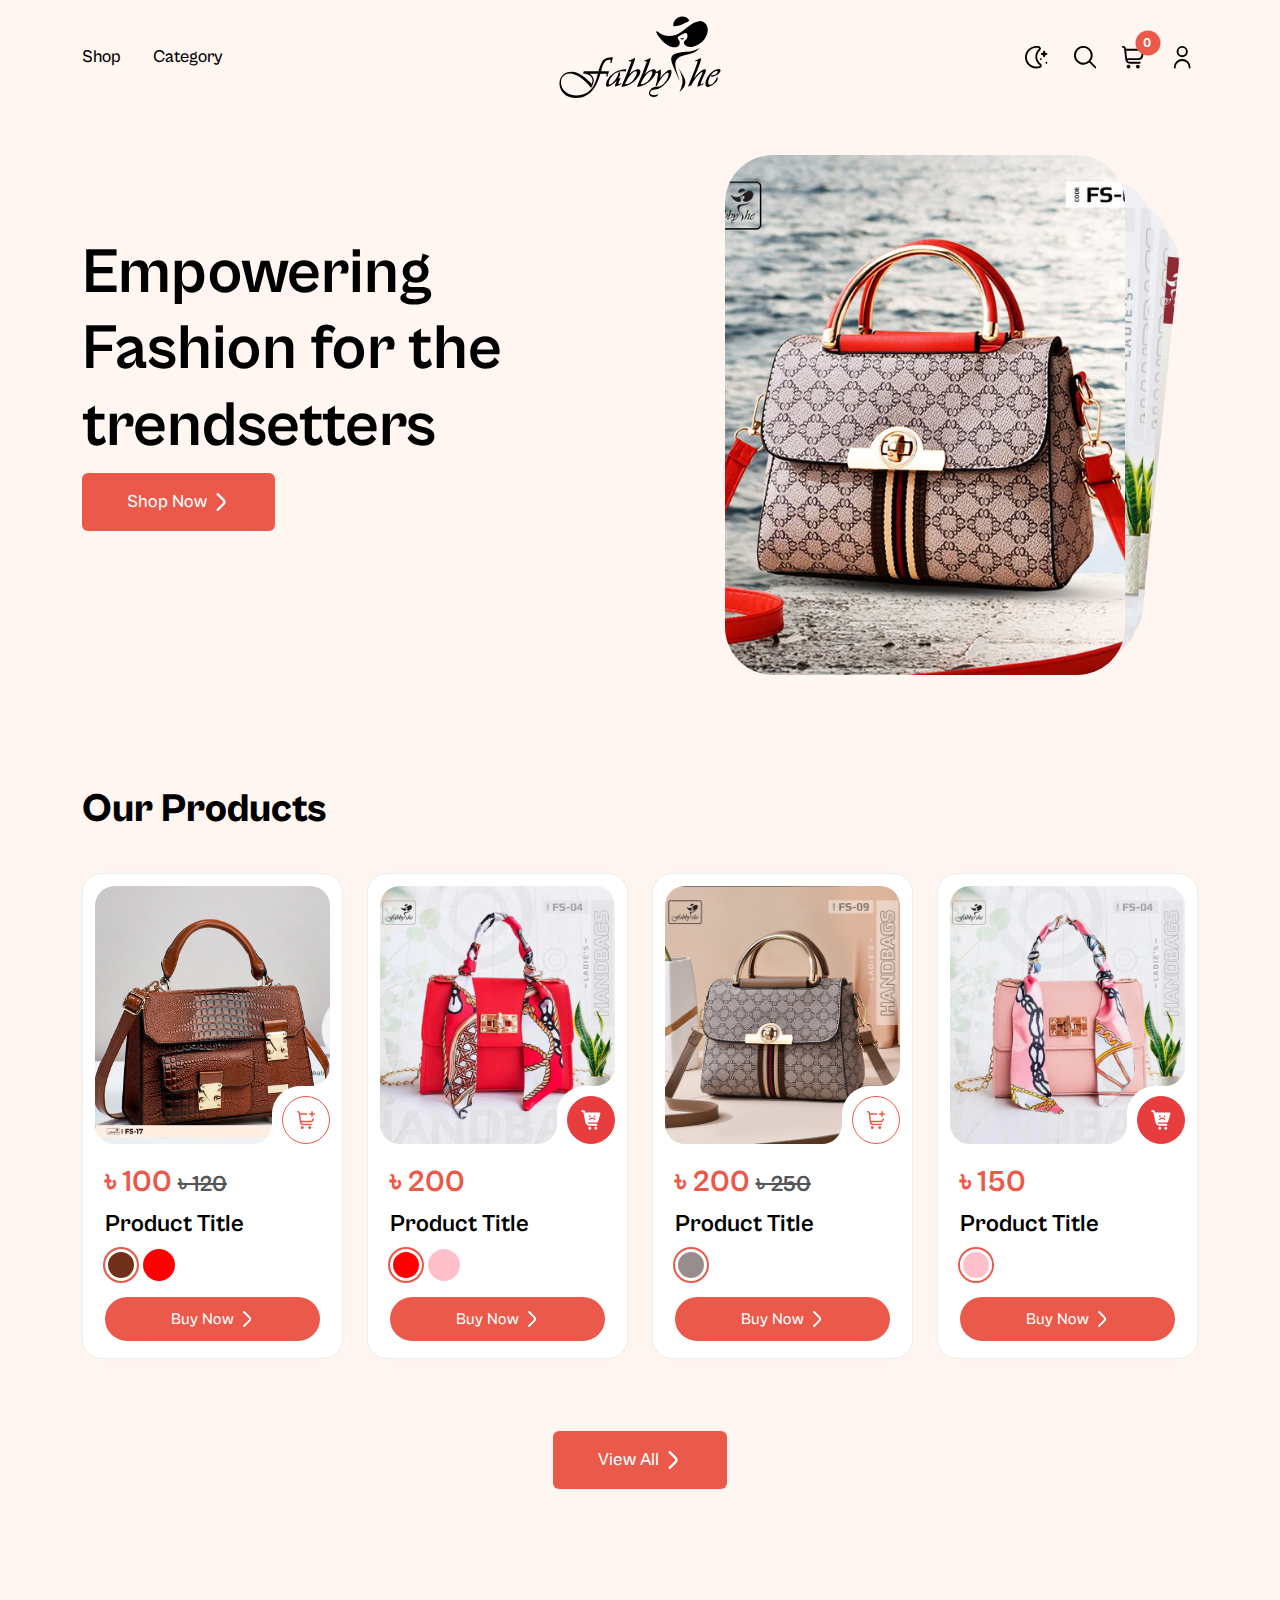
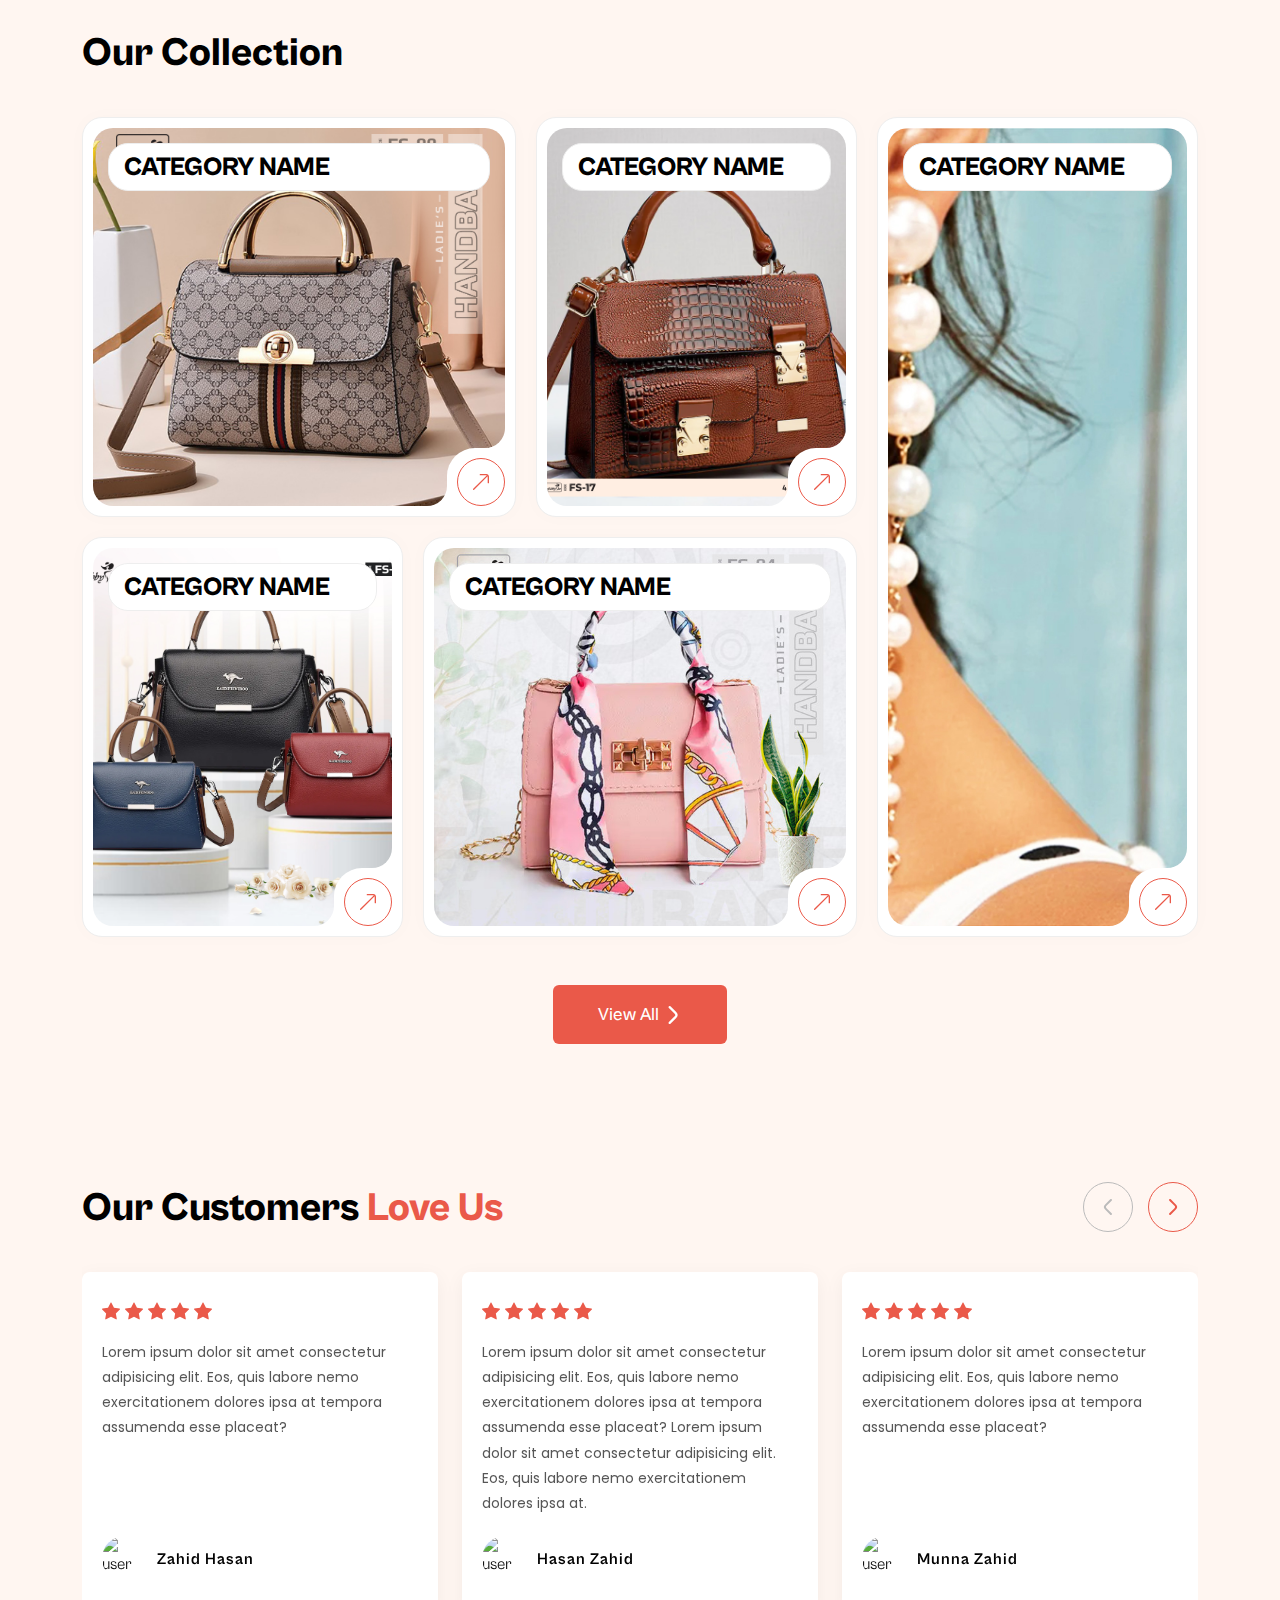
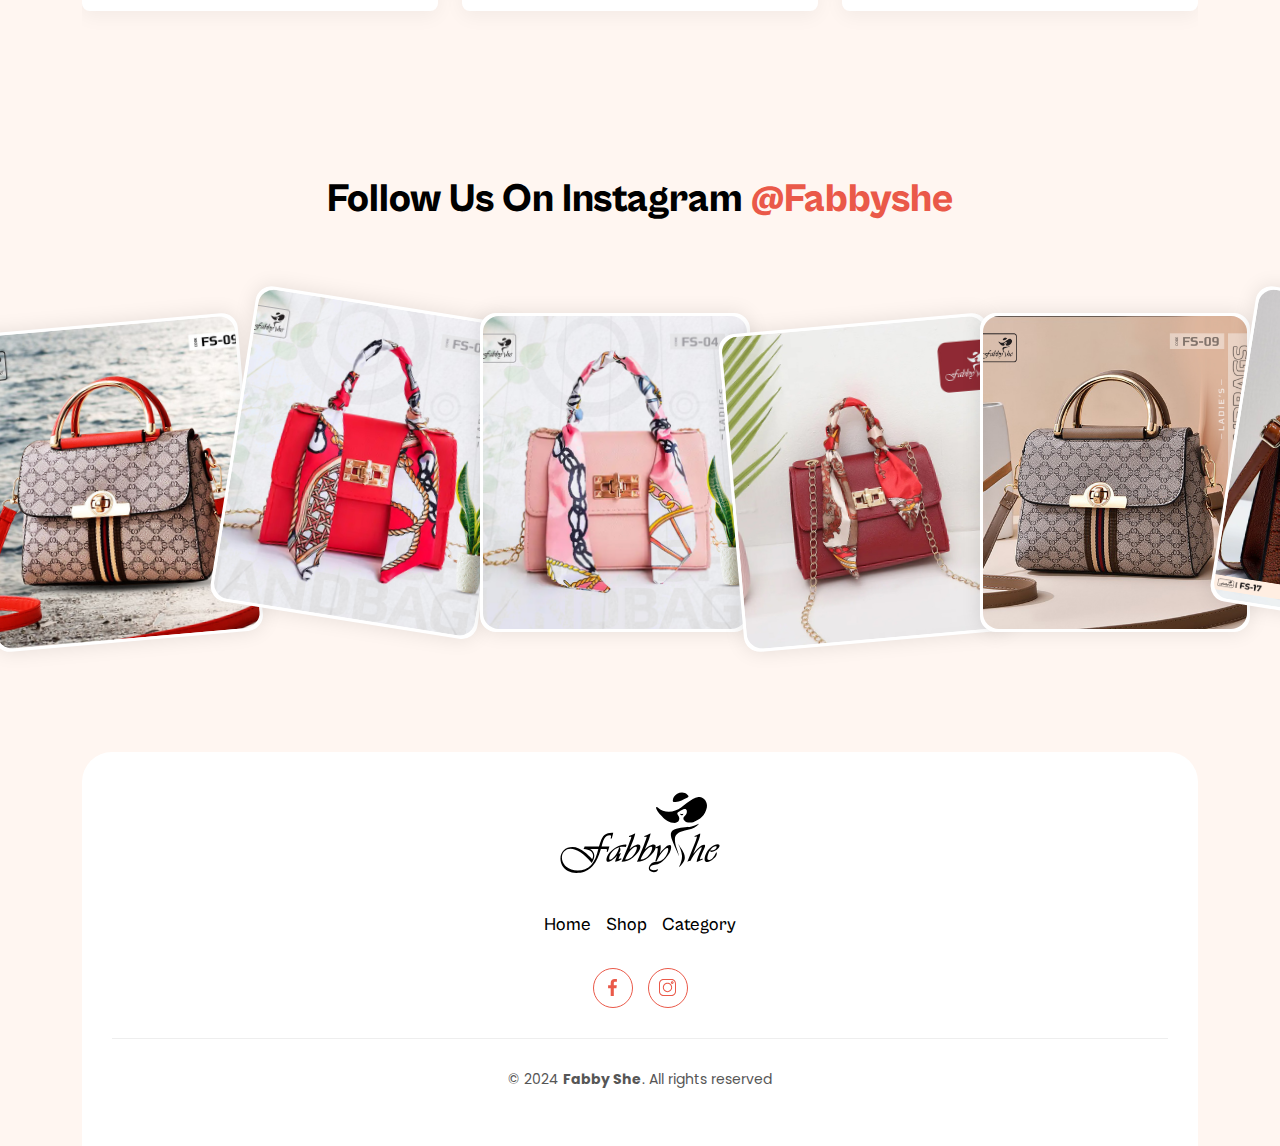
==== commit ad95003d: "Added some pages" ====
--- a/index.html
+++ b/index.html
@@ -15,16 +15,16 @@
 
 	<!-- Open Graph / Facebook -->
 	<meta property="og:type" content="website" />
-	<meta property="og:url" content="https://developer-zahid.github.io/Common-Boilerplate" />
+	<meta property="og:url" content="https://fabby-she.netlify.app" />
 	<meta property="og:title" content="Online Shopping in Bangladesh: Order Now from Fabby She" />
 	<meta property="og:description" content="Bangladesh's best online shopping store with 100+ products at resounding discounts in dhaka, ctg, etc. All across Bangladesh with cash on delivery (COD)" />
-	<meta property="og:image" content="https://developer-zahid.github.io/Common-Boilerplate/assets/images/og/preview.jpg" />
+	<meta property="og:image" content="https://fabby-she.netlify.app/assets/images/og/preview.png" />
 	<!-- Twitter -->
 	<meta property="twitter:card" content="summary_large_image" />
-	<meta property="twitter:url" content="https://developer-zahid.github.io/Common-Boilerplate" />
+	<meta property="twitter:url" content="https://fabby-she.netlify.app" />
 	<meta property="twitter:title" content="Online Shopping in Bangladesh: Order Now from Fabby She" />
 	<meta property="twitter:description" content="Bangladesh's best online shopping store with 100+ products at resounding discounts in dhaka, ctg, etc. All across Bangladesh with cash on delivery (COD)" />
-	<meta property="twitter:image" content="https://developer-zahid.github.io/Common-Boilerplate/assets/images/og/preview.jpg" />
+	<meta property="twitter:image" content="https://fabby-she.netlify.app/assets/images/og/preview.png" />
 
 	<!-- Favicon Link -->
 	<link rel="icon" type="image/svg+xml" sizes="512x512" href="./assets/images/favicon/favicon.svg" />
@@ -38,8 +38,8 @@
 	
 	<!-- Global CSS -->
 	<link rel="stylesheet" href="./assets/plugins/bootstrap/css/bootstrap.min.css" />
+	<!-- Page CSS -->
 	<link rel="stylesheet" href="./assets/plugins/toastr/css/toastr.min.css" />
-	<!-- Page CSS -->
 	<link rel="stylesheet" href="./assets/plugins/swiper/css/swiper-bundle.min.css" />
 	<!-- Global CSS -->
 	<link rel="stylesheet" href="./assets/css/style.min.css" />
@@ -62,7 +62,7 @@
 					</span>
 				</button>
 				<div class="navbar__nav" data-target="menu">
-					<a href="./index.html" class="navbar__nav__link">Home</a>
+					<a href="./" class="navbar__nav__link active" aria-current="page">Home</a>
 					<a href="./shop.html" class="navbar__nav__link">Shop</a>
 					<a href="./category.html" class="navbar__nav__link">Category</a>
 				</div>
@@ -80,7 +80,7 @@
 					<path d="M170.863 87.0602C171.053 84.3979 172.905 79.2893 176.375 71.8734C177.028 70.486 177.165 69.8966 177.165 69.6456C177.165 69.1171 176.96 69.1172 176.838 69.1172C176.626 69.1172 176.059 69.2827 174.659 70.3827C173.56 71.2496 172.476 72.282 171.441 73.4516C169.862 75.1986 168.265 77.2787 166.697 79.6364C165.129 81.9913 163.952 84.0688 163.199 85.8079L163.14 85.9423L162.995 85.9609C161.846 86.1079 160.761 86.4417 159.778 86.9489L159.142 87.2781L159.701 85.9582C160.847 83.2774 161.923 80.6536 162.899 78.1642L165.872 70.5926L168.897 63.0441C170.336 59.3825 171.063 57.1054 171.063 56.2799C171.063 55.7572 170.84 55.6485 170.509 55.6485C170.354 55.6485 169.984 55.7132 169.094 56.016L168.522 56.2359L168.095 54.999L168.343 54.9162C170.336 54.246 172.365 53.3558 174.375 52.2664L175.218 51.7773L175.24 52.1991C175.257 52.5329 175.265 52.771 175.265 52.9237C175.265 54.1994 174.833 56.0962 173.979 58.5597C173.133 61.005 171.42 65.3239 168.892 71.3946L166.542 77.0748C172.768 69.4926 177.152 65.8026 179.936 65.8026C180.889 65.8026 181.414 66.3279 181.414 67.2801C181.414 67.9165 181.106 68.8999 180.474 70.2847L178.899 73.7648C175.62 80.99 174.932 83.2357 174.932 83.8489C174.932 84.0483 174.981 84.1496 175.258 84.1496C175.54 84.1496 176.14 84.0046 177.395 83.3158L177.827 83.0754L178.583 84.1648L178.329 84.3019C176.665 85.2026 174.481 86.139 171.839 87.0887L170.83 87.4509L170.863 87.0602Z" fill="currentColor"/>
 					<path d="M183.973 87.5648C182.498 87.5648 180.741 86.9337 180.741 83.9264C180.741 81.3516 181.536 78.6165 183.099 75.796C184.659 72.9807 186.688 70.6284 189.128 68.8013C192.109 66.5761 194.811 65.4453 197.16 65.4453C199.033 65.4453 199.427 66.3872 199.427 67.1788C199.427 67.8854 199.096 68.6927 198.413 69.6529C197.755 70.5768 196.925 71.4231 195.944 72.1629C195.031 72.8357 193.861 73.4622 192.468 74.0258C191.043 74.6033 189.969 74.8827 189.182 74.8827C188.561 74.8827 187.736 74.6291 187.301 73.4337C186.631 74.4894 186.038 75.6331 185.531 76.8595C184.651 78.9867 184.203 80.9013 184.203 82.5549C184.203 84.1649 184.817 84.9125 186.131 84.9125C187.645 84.9125 189.254 84.0536 190.913 82.3609C192.601 80.6403 194.024 78.3887 195.142 75.6721L195.359 75.1437L195.613 75.6536C195.866 76.1635 195.996 76.6291 195.996 77.041C195.996 78.7331 194.831 80.6867 192.533 82.845C189.216 85.9761 186.336 87.5648 183.973 87.5648ZM187.568 73.0476C188.264 73.1463 188.825 73.198 189.234 73.198C190.867 73.198 192.396 72.7218 193.778 71.7827C195.129 70.8642 195.812 69.8728 195.812 68.8324C195.812 68.3847 195.662 67.8728 194.495 67.8728C192.701 67.8728 190.828 69.0059 188.923 71.2364C188.439 71.8033 187.982 72.4086 187.557 73.0476H187.568Z" fill="currentColor"/>
 				</svg>
-				<a href="./index.html" class="navbar__logo" aria-label="Home page">
+				<a href="./" class="navbar__logo" aria-label="Home page">
 					<svg class="navbar__logo__image" width="100%" height="100%" viewBox="0 0 200 102" fill="none" xmlns="http://www.w3.org/2000/svg">
 						<path d="M173.079 6.36457C170.55 6.74238 168.211 7.41777 166.038 8.68313C160.777 11.7444 156.117 15.6518 151.381 19.4194C143.185 25.9378 129.807 26.6339 122.515 19.7274C122.075 19.3107 121.13 18.4413 120.52 18.9019C119.801 19.4453 120.168 20.5115 120.473 21.1221C121.842 23.8729 123.796 26.5511 125.832 28.8619C129.864 33.437 134.584 37.8179 140.901 38.5787C142.836 38.8116 145.036 38.7184 146.738 37.5928C148.296 36.5629 149.233 34.6117 149.13 32.7538C149.062 31.5298 148.395 30.3913 147.761 29.3795C146.989 28.1477 145.84 26.6132 147.489 25.4022C149.779 23.7202 152.292 22.2996 154.993 21.3499C156.805 20.7133 158.173 21.4586 158.456 23.1095C158.887 25.648 158.407 27.9252 156.222 29.6201C153.394 31.8145 154.253 34.0373 155.19 35.3286C158.624 40.064 166.464 37.6756 166.464 37.6756C175.346 34.3219 181.409 29.4856 183.562 19.4091C185.008 12.5957 179.367 5.42524 173.079 6.36457Z" fill="currentColor"/>
 						<path d="M143.424 12.5841C141.498 12.7161 140.862 11.8208 141.018 10.2397C141.165 8.72328 141.773 7.35699 142.516 6.04247C145.062 1.52178 154.165 -2.06735 159.54 3.7653C161.108 5.46541 161.077 6.17185 159.025 7.07236C154.287 9.15289 149.852 12.0822 144.477 12.4522C144.053 12.4806 143.628 12.5582 143.424 12.5841Z" fill="currentColor"/>
@@ -769,7 +769,7 @@
 		<div class="container">
 			<div class="footer__container">
 				<div class="text-center">
-					<a href="./index.html" aria-label="Home page" class="footer__logo">
+					<a href="./" aria-label="Home page" class="footer__logo">
 						<svg class="footer__logo__image" width="100%" height="100%" viewBox="0 0 200 102" fill="none" xmlns="http://www.w3.org/2000/svg">
 							<path d="M173.079 6.36457C170.55 6.74238 168.211 7.41777 166.038 8.68313C160.777 11.7444 156.117 15.6518 151.381 19.4194C143.185 25.9378 129.807 26.6339 122.515 19.7274C122.075 19.3107 121.13 18.4413 120.52 18.9019C119.801 19.4453 120.168 20.5115 120.473 21.1221C121.842 23.8729 123.796 26.5511 125.832 28.8619C129.864 33.437 134.584 37.8179 140.901 38.5787C142.836 38.8116 145.036 38.7184 146.738 37.5928C148.296 36.5629 149.233 34.6117 149.13 32.7538C149.062 31.5298 148.395 30.3913 147.761 29.3795C146.989 28.1477 145.84 26.6132 147.489 25.4022C149.779 23.7202 152.292 22.2996 154.993 21.3499C156.805 20.7133 158.173 21.4586 158.456 23.1095C158.887 25.648 158.407 27.9252 156.222 29.6201C153.394 31.8145 154.253 34.0373 155.19 35.3286C158.624 40.064 166.464 37.6756 166.464 37.6756C175.346 34.3219 181.409 29.4856 183.562 19.4091C185.008 12.5957 179.367 5.42524 173.079 6.36457Z" fill="currentColor"/>
 							<path d="M143.424 12.5841C141.498 12.7161 140.862 11.8208 141.018 10.2397C141.165 8.72328 141.773 7.35699 142.516 6.04247C145.062 1.52178 154.165 -2.06735 159.54 3.7653C161.108 5.46541 161.077 6.17185 159.025 7.07236C154.287 9.15289 149.852 12.0822 144.477 12.4522C144.053 12.4806 143.628 12.5582 143.424 12.5841Z" fill="currentColor"/>
@@ -787,7 +787,7 @@
 					</a>
 				</div>
 				<nav class="footer__nav">
-					<a href="./index.html" class="footer__nav__link">Home</a>
+					<a href="./" class="footer__nav__link">Home</a>
 					<a href="./shop.html" class="footer__nav__link">Shop</a>
 					<a href="./category.html" class="footer__nav__link">Category</a>
 				</nav>
@@ -816,8 +816,8 @@
 	<!-- Global Scripts -->
 	<script src="./assets/plugins/jquery/jquery-3.6.4.min.js"></script>
 	<script src="./assets/plugins/bootstrap/js/bootstrap.bundle.min.js"></script>
+	<!-- Page Scripts -->
 	<script src="./assets/plugins/toastr/js/toastr.min.js"></script>
-	<!-- Page Scripts -->
 	<script src="./assets/plugins/swiper/js/swiper-bundle.min.js"></script>
 	<!-- Global Scripts -->
 	<script src="./assets/js/script.js"></script>
--- a/assets/css/style.min.css
+++ b/assets/css/style.min.css
@@ -1 +1 @@
-.testimonial__slider__arrow,.category-card__action__btn,.category-card__heading__title,.product-card__head__figure__bg,.product-card__head__action__btn,.footer__nav__link,.footer__social__icon{transition:all ease-in-out .25s}.category-card__heading__title{text-transform:uppercase}.testimonial__slider__arrow,.testimonial-card__footer__figure,.category-card__action__btn,.product-card__head__action__btn,.footer__social__icon,.avatar{border-radius:100rem}.testimonial__slider__arrow:not(:disabled),.product-card__head__action__btn:not([disabled]),select:not(:disabled),.btn-text,.btn:not(:disabled){cursor:pointer}body{font-weight:400}.footer__nav__link,.btn{font-weight:500}.banner__title,.testimonial-card__footer__text,.toast-message{font-weight:600}.category-card__heading__title,.section-header__title{font-weight:800}.banner__figure,.instagram__slide,.instagram__figure,.testimonial-card__footer__figure,.category-card__figure,.product-card__head__figure,.avatar{position:relative;isolation:isolate}.banner__figure__image,.instagram__figure::after,.instagram__figure__bg,.testimonial-card__footer__figure__bg,.category-card__figure__bg,.product-card__head__figure__bg,.avatar__bg{position:absolute;top:0;right:0;bottom:0;left:0;width:100%;height:100%}.category-grid .category-card,.category-card__body,.category-card__figure{width:100%;height:100%}.category-card__action::before,.category-card__action::after,.product-card__head__action::before,.product-card__head__action::after{content:"";position:absolute}.banner,.banner__figure,.instagram__figure__bg,.testimonial-card__footer__figure,.category-card,.product-card,.avatar{overflow:hidden}.banner__figure__image{-webkit-user-select:none;-moz-user-select:none;user-select:none;pointer-events:none}:root{color-scheme:light;--color-primary: #ea5949;--color-primary-rgb: 234, 89, 73;--color-success: #249524;--color-success-rgb: 36, 149, 36;--color-danger: #e73d3e;--color-danger-rgb: 231, 61, 62;--color-body: #fff6f1;--color-body-rgb: 255, 246, 241;--color-text: #000000;--color-text-muted: #565656;--color-card: #ffffff;--color-border: #eeeeee;--color-input-border: #dcdcdc;--color-banner-text: #fff6f1;--color-banner-bg: #222222;--color-disabled: #f2f2f2;--color-light: #ffffff;--color-dark: #000000;--font-primary: Cabinet Grotesk, sans-serif;--font-secondary: Poppins, sans-serif;--transition-menu: 0.6s cubic-bezier(0.22, 1, 0.36, 1)}[data-theme=dark]:root{color-scheme:dark;--color-body: #0d111d;--color-body-rgb: 13, 17, 29;--color-text: #ffffff;--color-text-muted: #b9bcc4;--color-card: #171b26;--color-border: #292d38;--color-input-border: #363a46;--color-banner-text: #ffffff;--color-banner-bg: #333742;--color-disabled: #000000;--color-light: #000000;--color-dark: #ffffff}*{--_scrollbar-thumb: var(--color-primary);--_scrollbar-track: var(--color-body);margin:0;padding:0;outline:none;-webkit-tap-highlight-color:rgba(0,0,0,0)}@-moz-document url-prefix(){*{scrollbar-width:thin;scrollbar-color:var(--_scrollbar-thumb) var(--_scrollbar-track)}}*::-webkit-scrollbar{width:0.5rem}*::-webkit-scrollbar-thumb,*::-webkit-scrollbar-track{border-radius:50rem}*::-webkit-scrollbar-thumb{background-color:var(--_scrollbar-thumb)}*::-webkit-scrollbar-track{background-color:var(--_scrollbar-track)}::-moz-selection{color:#fff;background:var(--color-primary)}::selection{color:#fff;background:var(--color-primary)}html,body{scroll-behavior:smooth}html{font-size:16px;-webkit-text-size-adjust:none;-moz-text-size-adjust:none;text-size-adjust:none}html.active--menu{overflow:hidden}body{--bs-body-bg: var(--color-body);--bs-body-color: var(--color-text);--bs-body-font-family: var(--font-primary);transition:background-color var(--transition-menu)}.active--menu{--bs-body-bg: #ffffff}a,input,textarea,select,button{color:inherit;font:inherit;word-wrap:anywhere}a,a:hover,a:focus,a:active{color:currentColor;text-decoration:none}button,button:hover,button:focus,button:active{outline:none}img,svg{display:block}img{-o-object-fit:cover;object-fit:cover;max-width:100%}p{font-family:var(--font-secondary);font-size:0.875rem}@media(min-width: 768px){p{font-size:1rem}}@media(min-width: 992px){p{font-size:1.125rem}}.user-select-none{pointer-events:none}.list-inline{font-size:0}.list-inline-item{font-size:1rem}.section-gap{--_section-gap: 1.875rem;padding:var(--_section-gap) 0}@media(min-width: 992px){.section-gap{--_section-gap: 3.125rem}}@media(min-width: 1200px){.section-gap{--_section-gap: 4.375rem}}.section-gap--fix{padding-bottom:calc(var(--_section-gap) - 24px)}.section-header__title{font-size:1.625rem;text-transform:capitalize;margin-bottom:2.5rem}@media(min-width: 768px){.section-header__title{font-size:2.5rem}}.section-title{font-size:2.52rem}.match-height>[class*=col]{display:flex;flex-flow:column}.match-height>[class*=col]>*{flex:1 1 auto}.strong{font-weight:600}.text-primary{--bs-primary-rgb: var(--color-primary-rgb)}.text-muted{color:var(--color-text-muted)}.text-danger{color:var(--color-danger)}.text-underline{text-decoration:underline}.hr{height:1px;background-color:var(--color-border)}.product-discount-text{color:var(--color-text-muted);text-decoration:line-through;font-size:75%}.product-color-list{display:flex;gap:6px;flex-wrap:wrap}.product-color-list__item{display:inline-block;width:2rem;height:2rem;border:0;border-radius:50%;background-color:var(--_variant, var(--color-primary));cursor:pointer}.product-color-list__item[class*=active]{box-shadow:inset 0 0 0 3px var(--color-card),0 0 0 2px var(--color-primary)}.product-color-list__item[class*=active]:focus-visible{animation:ripple .25s cubic-bezier(0.21, 0.01, 0.21, 0.96) infinite}@media(hover: hover){.product-color-list__item:focus-visible{animation:ripple .25s cubic-bezier(0.21, 0.01, 0.21, 0.96) forwards}}.toast{border-radius:10px !important;box-shadow:none !important}.toast-message{font-size:1.125rem;font-family:var(--font-primary)}.toast-close-button{font-size:1.5rem;text-shadow:none}.toast-close-button:hover{opacity:1}.toast-success{background-color:var(--color-success)}.toast-error{background-color:var(--color-danger)}.avatar{--_size: 3.125rem;width:var(--_size);height:var(--_size);border:1px solid var(--color-border)}.gap{gap:12px}.skeleton{background-image:linear-gradient(110deg, var(--color-input-border) 8%, var(--color-border) 18%, var(--color-input-border) 33%);background-size:200% 100%;border-radius:6px;opacity:.7;animation:skeleton 2s linear infinite}@keyframes skeleton{0%{background-position-x:200%}100%{background-position-x:-200%}}@font-face{font-family:"Cabinet Grotesk";font-style:normal;font-weight:100;src:local("Cabinet Grotesk"),url("../fonts/cabinet-grotesk/CabinetGrotesk-Thin.woff") format("woff");font-display:swap}@font-face{font-family:"Cabinet Grotesk";font-style:normal;font-weight:200;src:local("Cabinet Grotesk"),url("../fonts/cabinet-grotesk/CabinetGrotesk-Extralight.woff") format("woff");font-display:swap}@font-face{font-family:"Cabinet Grotesk";font-style:normal;font-weight:300;src:local("Cabinet Grotesk"),url("../fonts/cabinet-grotesk/CabinetGrotesk-Light.woff") format("woff");font-display:swap}@font-face{font-family:"Cabinet Grotesk";font-style:normal;font-weight:400;src:local("Cabinet Grotesk"),url("../fonts/cabinet-grotesk/CabinetGrotesk-Regular.woff") format("woff");font-display:swap}@font-face{font-family:"Cabinet Grotesk";font-style:normal;font-weight:500;src:local("Cabinet Grotesk"),url("../fonts/cabinet-grotesk/CabinetGrotesk-Medium.woff") format("woff");font-display:swap}@font-face{font-family:"Cabinet Grotesk";font-style:normal;font-weight:700;src:local("Cabinet Grotesk"),url("../fonts/cabinet-grotesk/CabinetGrotesk-Bold.woff") format("woff");font-display:swap}@font-face{font-family:"Cabinet Grotesk";font-style:normal;font-weight:800;src:local("Cabinet Grotesk"),url("../fonts/cabinet-grotesk/CabinetGrotesk-Extrabold.woff") format("woff");font-display:swap}@font-face{font-family:"Cabinet Grotesk";font-style:normal;font-weight:900;src:local("Cabinet Grotesk"),url("../fonts/cabinet-grotesk/CabinetGrotesk-Black.woff") format("woff");font-display:swap}@font-face{font-family:"Poppins";font-style:normal;font-weight:400;font-display:swap;src:url("../fonts/poppins/pxiEyp8kv8JHgFVrJJbecmNE.woff2") format("woff2");unicode-range:U+0900-097F,U+1CD0-1CF9,U+200C-200D,U+20A8,U+20B9,U+25CC,U+A830-A839,U+A8E0-A8FF}@font-face{font-family:"Poppins";font-style:normal;font-weight:400;font-display:swap;src:url("../fonts/poppins/pxiEyp8kv8JHgFVrJJnecmNE.woff2") format("woff2");unicode-range:U+0100-02AF,U+0304,U+0308,U+0329,U+1E00-1E9F,U+1EF2-1EFF,U+2020,U+20A0-20AB,U+20AD-20CF,U+2113,U+2C60-2C7F,U+A720-A7FF}@font-face{font-family:"Poppins";font-style:normal;font-weight:400;font-display:swap;src:url("../fonts/poppins/pxiEyp8kv8JHgFVrJJfecg.woff2") format("woff2");unicode-range:U+0000-00FF,U+0131,U+0152-0153,U+02BB-02BC,U+02C6,U+02DA,U+02DC,U+0304,U+0308,U+0329,U+2000-206F,U+2074,U+20AC,U+2122,U+2191,U+2193,U+2212,U+2215,U+FEFF,U+FFFD}@font-face{font-family:"Poppins";font-style:normal;font-weight:500;font-display:swap;src:url("../fonts/poppins/pxiByp8kv8JHgFVrLGT9Z11lFc-K.woff2") format("woff2");unicode-range:U+0900-097F,U+1CD0-1CF9,U+200C-200D,U+20A8,U+20B9,U+25CC,U+A830-A839,U+A8E0-A8FF}@font-face{font-family:"Poppins";font-style:normal;font-weight:500;font-display:swap;src:url("../fonts/poppins/pxiByp8kv8JHgFVrLGT9Z1JlFc-K.woff2") format("woff2");unicode-range:U+0100-02AF,U+0304,U+0308,U+0329,U+1E00-1E9F,U+1EF2-1EFF,U+2020,U+20A0-20AB,U+20AD-20CF,U+2113,U+2C60-2C7F,U+A720-A7FF}@font-face{font-family:"Poppins";font-style:normal;font-weight:500;font-display:swap;src:url("../fonts/poppins/pxiByp8kv8JHgFVrLGT9Z1xlFQ.woff2") format("woff2");unicode-range:U+0000-00FF,U+0131,U+0152-0153,U+02BB-02BC,U+02C6,U+02DA,U+02DC,U+0304,U+0308,U+0329,U+2000-206F,U+2074,U+20AC,U+2122,U+2191,U+2193,U+2212,U+2215,U+FEFF,U+FFFD}@font-face{font-family:"Poppins";font-style:normal;font-weight:600;font-display:swap;src:url("../fonts/poppins/pxiByp8kv8JHgFVrLEj6Z11lFc-K.woff2") format("woff2");unicode-range:U+0900-097F,U+1CD0-1CF9,U+200C-200D,U+20A8,U+20B9,U+25CC,U+A830-A839,U+A8E0-A8FF}@font-face{font-family:"Poppins";font-style:normal;font-weight:600;font-display:swap;src:url("../fonts/poppins/pxiByp8kv8JHgFVrLEj6Z1JlFc-K.woff2") format("woff2");unicode-range:U+0100-02AF,U+0304,U+0308,U+0329,U+1E00-1E9F,U+1EF2-1EFF,U+2020,U+20A0-20AB,U+20AD-20CF,U+2113,U+2C60-2C7F,U+A720-A7FF}@font-face{font-family:"Poppins";font-style:normal;font-weight:600;font-display:swap;src:url("../fonts/poppins/pxiByp8kv8JHgFVrLEj6Z1xlFQ.woff2") format("woff2");unicode-range:U+0000-00FF,U+0131,U+0152-0153,U+02BB-02BC,U+02C6,U+02DA,U+02DC,U+0304,U+0308,U+0329,U+2000-206F,U+2074,U+20AC,U+2122,U+2191,U+2193,U+2212,U+2215,U+FEFF,U+FFFD}@font-face{font-family:"Poppins";font-style:normal;font-weight:700;font-display:swap;src:url("../fonts/poppins/pxiByp8kv8JHgFVrLCz7Z11lFc-K.woff2") format("woff2");unicode-range:U+0900-097F,U+1CD0-1CF9,U+200C-200D,U+20A8,U+20B9,U+25CC,U+A830-A839,U+A8E0-A8FF}@font-face{font-family:"Poppins";font-style:normal;font-weight:700;font-display:swap;src:url("../fonts/poppins/pxiByp8kv8JHgFVrLCz7Z1JlFc-K.woff2") format("woff2");unicode-range:U+0100-02AF,U+0304,U+0308,U+0329,U+1E00-1E9F,U+1EF2-1EFF,U+2020,U+20A0-20AB,U+20AD-20CF,U+2113,U+2C60-2C7F,U+A720-A7FF}@font-face{font-family:"Poppins";font-style:normal;font-weight:700;font-display:swap;src:url("../fonts/poppins/pxiByp8kv8JHgFVrLCz7Z1xlFQ.woff2") format("woff2");unicode-range:U+0000-00FF,U+0131,U+0152-0153,U+02BB-02BC,U+02C6,U+02DA,U+02DC,U+0304,U+0308,U+0329,U+2000-206F,U+2074,U+20AC,U+2122,U+2191,U+2193,U+2212,U+2215,U+FEFF,U+FFFD}h1,.h1,h2,.h2,h3,.h3,h4,.h4,h5,.h5,h6,.h6{font-family:var(--font-primary)}h1,.h1{font-size:2.25rem}h2,.h2{font-size:1.875rem}h3,.h3{font-size:1.5rem}h4,.h4{font-size:1.125rem}h5,.h5{font-size:0.75rem}p{font-family:var(--font-secondary);font-size:0.875rem}@media(min-width: 768px){p{font-size:1rem}}@media(min-width: 992px){p{font-size:1.125rem}}.btn{--bs-btn-active-border-color: var(--bs-btn-active-bg);display:inline-flex;align-items:center;justify-content:center;gap:5px;line-height:1;border:0;transition:all .2s ease-in-out;box-shadow:none !important;font-size:1.125rem;padding:1.125em 2.5em;color:var(--_btn-color, #ffffff);background-color:var(--_btn-bg, var(--color-primary))}.btn-sm{font-size:1rem;padding:0.875em 1.25em}.btn-icon{padding:0.715rem 0.736rem}.btn-outline{color:var(--color-text);background-color:var(--color-card);border:1px solid var(--color-input-border);border-radius:6px}.btn:active{color:var(--_btn-hover-color, var(--color-light));background-color:var(--_btn-hover-bg, var(--color-dark));border-color:var(--_btn-hover-bg, var(--color-dark))}@media(hover: hover){.btn:hover,.btn:focus{color:var(--_btn-hover-color, var(--color-light));background-color:var(--_btn-hover-bg, var(--color-dark));border-color:var(--_btn-hover-bg, var(--color-dark))}}.btn-text{color:var(--color-primary);background-color:rgba(0,0,0,0);border:0;font-size:inherit;font-family:inherit}.btn-text:hover,.btn-text:focus{text-decoration:underline}.btn-primary,.btn-danger{--_btn-hover-color: var(--color-light);--_btn-hover-bg: var(--color-dark);--bs-btn-active-bg: var(--color-primary)}.btn-primary{--_btn-color: #ffffff;--_btn-bg: var(--color-primary)}.btn-dark{--_btn-color: var(--color-light);--_btn-bg: var(--color-dark);--_btn-hover-color: #ffffff;--_btn-hover-bg: var(--color-primary);--bs-btn-active-bg: var(--_btn-hover-bg)}.btn-danger{--_btn-color: #ffffff;--_btn-bg: var(--color-danger)}.form-control{--_padding-inline: 0.75rem;padding-left:var(--_padding-inline);padding-right:var(--_padding-inline);font-size:0.875rem}.form-control::-moz-placeholder{opacity:1;color:currentColor}.form-control::placeholder{opacity:1;color:currentColor}.form-control:focus{box-shadow:none}input::-webkit-outer-spin-button,input::-webkit-inner-spin-button{-webkit-appearance:none;appearance:none;margin:0}input:-webkit-autofill,input:-webkit-autofill:hover,input:-webkit-autofill:focus,input:-webkit-autofill:active{box-shadow:0 0 0px 6.25rem unset inset !important;-webkit-text-fill-color:var(--color-text)}input:-internal-autofill-selected{-webkit-appearance:menulist-button;-moz-appearance:menulist-button;appearance:menulist-button;background-image:none !important;background-color:unset !important;color:var(--color-text) !important}input[type=number]{-moz-appearance:textfield;-webkit-appearance:textfield;appearance:textfield}input[type=search]::-webkit-search-decoration,input[type=search]::-webkit-search-cancel-button,input[type=search]::-webkit-search-results-button,input[type=search]::-webkit-search-results-decoration{display:none}select{-webkit-appearance:initial;-moz-appearance:initial;appearance:initial}select:not(:disabled){--_bg-size: 0.75rem;background-image:url("data:image/svg+xml,%3Csvg width='100%' height='100%' viewBox='0 0 448 448' fill='none' xmlns='http://www.w3.org/2000/svg'%3E%3Cpath fill='%23000000' d='M79.9966 175.997H367.997C371.161 175.996 374.253 175.057 376.884 173.299C379.514 171.541 381.565 169.042 382.775 166.119C383.986 163.196 384.303 159.979 383.686 156.876C383.069 153.773 381.546 150.922 379.309 148.685L235.309 4.68458C232.308 1.68504 228.239 0 223.997 0C219.754 0 215.685 1.68504 212.685 4.68458L68.6846 148.685C66.4476 150.922 64.9243 153.773 64.3073 156.876C63.6902 159.979 64.007 163.196 65.2177 166.119C66.4285 169.042 68.4787 171.541 71.1093 173.299C73.7398 175.057 76.8326 175.996 79.9966 175.997ZM367.997 271.997H79.9966C76.8326 271.997 73.7398 272.936 71.1093 274.694C68.4787 276.452 66.4285 278.951 65.2177 281.874C64.007 284.797 63.6902 288.014 64.3073 291.117C64.9243 294.22 66.4476 297.071 68.6846 299.309L212.685 443.309C215.685 446.308 219.754 447.993 223.997 447.993C228.239 447.993 232.308 446.308 235.309 443.309L379.309 299.309C381.546 297.071 383.069 294.22 383.686 291.117C384.303 288.014 383.986 284.797 382.775 281.874C381.565 278.951 379.514 276.452 376.884 274.694C374.253 272.936 371.161 271.997 367.997 271.997Z' /%3E%3C/svg%3E");background-size:var(--_bg-size);background-repeat:no-repeat;background-position:calc(100% - var(--_padding-inline)) center}[data-theme=dark] select:not(:disabled){background-image:url("data:image/svg+xml,%3Csvg width='100%' height='100%' viewBox='0 0 448 448' fill='none' xmlns='http://www.w3.org/2000/svg'%3E%3Cpath fill='%23ffffff' d='M79.9966 175.997H367.997C371.161 175.996 374.253 175.057 376.884 173.299C379.514 171.541 381.565 169.042 382.775 166.119C383.986 163.196 384.303 159.979 383.686 156.876C383.069 153.773 381.546 150.922 379.309 148.685L235.309 4.68458C232.308 1.68504 228.239 0 223.997 0C219.754 0 215.685 1.68504 212.685 4.68458L68.6846 148.685C66.4476 150.922 64.9243 153.773 64.3073 156.876C63.6902 159.979 64.007 163.196 65.2177 166.119C66.4285 169.042 68.4787 171.541 71.1093 173.299C73.7398 175.057 76.8326 175.996 79.9966 175.997ZM367.997 271.997H79.9966C76.8326 271.997 73.7398 272.936 71.1093 274.694C68.4787 276.452 66.4285 278.951 65.2177 281.874C64.007 284.797 63.6902 288.014 64.3073 291.117C64.9243 294.22 66.4476 297.071 68.6846 299.309L212.685 443.309C215.685 446.308 219.754 447.993 223.997 447.993C228.239 447.993 232.308 446.308 235.309 443.309L379.309 299.309C381.546 297.071 383.069 294.22 383.686 291.117C384.303 288.014 383.986 284.797 382.775 281.874C381.565 278.951 379.514 276.452 376.884 274.694C374.253 272.936 371.161 271.997 367.997 271.997Z' /%3E%3C/svg%3E")}.navbar__logo,.navbar__nav__link,.navbar__actions__link{transition:var(--transition-primary)}.navbar__nav__link:is(.active,:hover,:focus-visible),.navbar__actions__link:is(.active,:hover,:focus-visible){color:var(--color-primary)}.navbar__toggle,.navbar__actions__link{display:inline-grid;place-items:center;border:0;background-color:rgba(0,0,0,0);line-height:0;cursor:pointer}.header{position:fixed;z-index:9;top:0;left:0;right:0;isolation:isolate;background-color:var(--color-body);transition:transform .3s cubic-bezier(0.21, 0.01, 0.21, 0.96)}.header--hide{transform:translateY(-100%)}.navbar,.navbar__nav,.navbar__actions{display:flex;align-items:center}.navbar{--_padding-block: 1rem;position:relative;justify-content:space-between;align-items:center;padding-top:var(--_padding-block);padding-bottom:var(--_padding-block)}.navbar__hidden{opacity:0;visibility:hidden;pointer-events:none}.navbar__logo{position:absolute;left:50%;transform:translateX(-50%)}@media(hover: hover){.navbar__logo:hover .navbar__logo__image,.navbar__logo:focus-visible .navbar__logo__image{color:var(--color-primary)}}.navbar__logo__image{max-width:10.125rem}@media(max-width: 1199.98px){.navbar__logo__image{max-width:7.875rem}}@media(max-width: 991.98px){.navbar__logo__image{display:none}}.navbar__toggle{font-size:1.6rem;padding:10px}@media(min-width: 1200px){.navbar__toggle{display:none}}.navbar__toggle:active{color:var(--color-primary)}.navbar__toggle.active .is-close,.navbar__toggle:not(.active) .is-open{display:none}.navbar__nav{gap:2rem}@media(max-width: 1199.98px){.navbar__nav{position:fixed;top:0;right:0;bottom:0;left:0;width:100%;height:100%;background-color:var(--color-card);z-index:-1;flex-direction:column;justify-content:center}.navbar__nav:not(.show){opacity:0;visibility:hidden}.navbar__nav.show{transition:all var(--transition-menu)}}.navbar__nav__link{color:var(--color-text);font-weight:500;font-size:1.1rem}@media(max-width: 1199.98px){.navbar__nav__link{font-size:2rem}}@media(min-width: 1200px){.navbar__nav__link:first-of-type{display:none}}.navbar__actions{gap:1rem}.navbar__actions__link{position:relative;font-size:1.4rem;padding:5px}html:not([data-theme=dark]) .navbar__actions__link .is-dark{display:none}[data-theme=dark] .navbar__actions__link .is-light{display:none}.navbar__actions__link__count{position:absolute;top:2px;right:2px;transform:translate(50%, -50%);display:inline-grid;place-items:center;font-size:.8rem;font-family:var(--font-secondary);min-width:25px;min-height:25px;padding:5px;border-radius:10rem;color:#fff;background-color:var(--color-primary);line-height:1;font-weight:600}.footer__container{--_radius: 1.875rem;padding-top:1.875rem;padding-bottom:1.875rem;border-top-left-radius:var(--_radius);border-top-right-radius:var(--_radius);background-color:var(--color-card)}@media(min-width: 768px){.footer__container{padding-left:1.875rem;padding-right:1.875rem;padding-top:2.5rem;padding-bottom:2.5rem}}.footer__logo{display:inline-block;max-width:10rem}@media(hover: hover){.footer__logo:hover,.footer__logo:focus-visible{color:var(--color-primary)}}.footer__nav,.footer__social,.footer .hr,.footer__copyright{margin-block-start:1.875rem}.footer__nav,.footer__social,.footer__payments{display:flex;align-items:center;justify-content:center;flex-wrap:wrap;gap:0.9375rem}.footer__nav__link{font-size:1.125rem}.footer__nav__link:active{color:var(--color-primary)}@media(hover: hover){.footer__nav__link:hover,.footer__nav__link:focus-visible{color:var(--color-primary)}}.footer__social__icon{display:inline-flex;align-items:center;justify-content:center;width:2.5rem;height:2.5rem;color:var(--color-primary);border:1px solid var(--color-primary);font-size:1.0625rem}.footer__social__icon:active{color:#fff;background-color:var(--color-primary)}@media(hover: hover){.footer__social__icon:hover,.footer__social__icon:focus-visible{color:#fff;background-color:var(--color-primary)}}.footer__payments{margin-block-start:0.625rem}[data-theme=dark] .footer__payments__image{filter:invert(1)}.footer__copyright{color:var(--color-text-muted);font-size:0.875rem}.product-card{--_radius: 2.5rem;background-color:var(--color-card);box-shadow:0 0 1.25em rgba(0,0,0,.02);padding:0.75rem;margin-block-end:24px;border:1px solid var(--color-border);border-radius:calc(var(--_radius)/2)}.product-card__head{position:relative}.product-card__head__figure{padding-top:110%}.product-card__head__figure__bg{border-radius:calc(var(--_radius)/2)}.product-card__head__figure__bg:not(.active){opacity:0}.product-card__head__action{--_size: 3rem;--_gap: 10px;position:absolute;isolation:isolate;right:0;bottom:0;padding-top:var(--_gap);padding-left:var(--_gap);border-top-left-radius:calc(var(--_size) - var(--_gap)*2);color:var(--color-card);background-color:currentColor}@media(min-width: 768px)and (max-width: 991.98px),(min-width: 1400px){.product-card__head__action{--_size: 3.5rem}}.product-card__head__action::before,.product-card__head__action::after{z-index:-1;width:var(--_radius);height:var(--_radius);border-radius:50%;box-shadow:calc(var(--_radius)/2) calc(var(--_radius)/2) 0 currentColor}.product-card__head__action::before{top:0;right:0;transform:translateY(calc(var(--_radius) * -1))}.product-card__head__action::after{bottom:0;left:0;transform:translateX(calc(var(--_radius) * -1))}.product-card__head__action__btn{display:inline-flex;align-items:center;justify-content:center;width:var(--_size);height:var(--_size);color:var(--color-primary);font-size:1.125rem;background-color:rgba(0,0,0,0);border:1px solid var(--color-primary)}.product-card__head__action__btn:not([disabled]):active{color:#fff;background-color:var(--color-primary);animation:ripple .25s cubic-bezier(0.21, 0.01, 0.21, 0.96) forwards}@media(hover: hover){.product-card__head__action__btn:not([disabled]):hover,.product-card__head__action__btn:not([disabled]):focus-visible{color:#fff;background-color:var(--color-primary)}}.product-card__head__action__btn[disabled]{color:#fff;background-color:var(--color-danger);border-color:var(--color-danger)}.product-card__body{padding-block-start:1.25rem;padding-block-end:5px;padding-inline:0.625rem}.product-card__body__title{font-size:1.5rem;margin-block:0.625rem}.product-card__body__title__link{word-wrap:anywhere}.product-card__body__title__link:hover,.product-card__body__title__link:focus-visible{text-decoration:underline}@keyframes ripple{0%{box-shadow:0 0 0 rgba(var(--color-primary-rgb), 0.8)}100%{box-shadow:0 0 0 0.625rem rgba(0,0,0,0)}}.category-grid{display:grid;grid-auto-rows:1fr;gap:1.25rem}@media(min-width: 576px){.category-grid{grid-template-columns:repeat(2, 1fr)}}@media(min-width: 992px){.category-grid{grid-template-columns:repeat(3, 1fr)}}@media(min-width: 1200px){.category-grid{grid-template-columns:repeat(10, 1fr);grid-auto-rows:25rem}}@media(max-width: 1199.98px){.category-grid__item{width:100%;aspect-ratio:1}}@media(min-width: 1200px){.category-grid__item{grid-column:span 3}}@media(min-width: 1200px){.category-grid__item:first-of-type,.category-grid__item:nth-of-type(5){grid-column:span 4}}@media(min-width: 1200px){.category-grid.has-5 .category-grid__item:nth-of-type(3){grid-row:span 2}}.category-card{--_radius: 2.5rem;background-color:var(--color-card);box-shadow:0 0 1.25em rgba(0,0,0,.02);padding:0.625rem;border:1px solid var(--color-border);border-radius:calc(var(--_radius)/2)}.category-card__body{position:relative}.categories:not(.category-grid) .category-card{margin-block-end:24px}.categories:not(.category-grid) .category-card__figure{padding-top:100%}.category-card__figure__bg{border-radius:calc(var(--_radius)/2)}.category-card__action{--_size: 3rem;--_gap: 10px;position:absolute;isolation:isolate;right:0;bottom:0;padding-top:var(--_gap);padding-left:var(--_gap);border-top-left-radius:calc(var(--_size) - var(--_gap)*2);color:var(--color-card);background-color:currentColor}@media(min-width: 768px)and (max-width: 991.98px),(min-width: 1400px){.category-card__action{--_size: 3.5rem}}.category-card__action::before,.category-card__action::after{z-index:-1;width:var(--_radius);aspect-ratio:1;border-radius:50%;box-shadow:calc(var(--_radius)/2) calc(var(--_radius)/2) 0 currentColor}.category-card__action::before{top:0;right:0;transform:translateY(calc(var(--_radius) * -1))}.category-card__action::after{bottom:0;left:0;transform:translateX(calc(var(--_radius) * -1))}.category-card__action__btn{display:inline-flex;align-items:center;justify-content:center;width:var(--_size);height:var(--_size);color:var(--color-primary);border:1px solid var(--color-primary)}.category-card__action__btn:active{color:#fff;background-color:var(--color-primary)}@media(hover: hover){.category-card__action__btn:hover,.category-card__action__btn:focus-visible{color:#fff;background-color:var(--color-primary)}}.category-card__heading{--_position: 0.9375rem;position:absolute;background-color:var(--color-card);padding:0.625rem 0.9375rem;border:1px solid var(--color-border);border-radius:calc(var(--_radius)/2);top:var(--_position);right:var(--_position);left:var(--_position);display:block}.category-card__heading__title{font-size:1.25rem;line-height:1;margin-bottom:0}@media(min-width: 768px){.category-card__heading__title{font-size:1.625rem}}.category-card__heading:active{color:var(--color-primary)}@media(hover: hover){.category-card__heading:hover,.category-card__heading:focus-visible{color:var(--color-primary)}}.testimonial{position:relative}.testimonial__slide,.testimonial-card,.testimonial-card__rating,.testimonial-card__footer{display:flex}.testimonial__slider{padding-top:5rem}@media(min-width: 480px){.testimonial__slider{padding-top:2.5rem}}.testimonial__slider__arrow{--_size: 2.5rem;--_vertical-position: 50%;width:var(--_size);height:var(--_size);color:var(--color-primary);border:1px solid var(--color-primary);display:inline-flex;align-items:center;justify-content:center;background-color:rgba(0,0,0,0);position:absolute;z-index:2;top:0;right:0}@media(min-width: 768px){.testimonial__slider__arrow{--_size: 3.125rem}}@media(min-width: 480px){.testimonial__slider__arrow{--_vertical-position: -100%}}.testimonial__slider__arrow--prev{transform:translateX(calc((var(--_size) + 0.9375rem) * -1)) translateY(var(--_vertical-position))}.testimonial__slider__arrow--next{transform:translateX(0) translateY(var(--_vertical-position))}.testimonial__slider__arrow:not(:disabled):active{color:#fff;background-color:var(--color-primary)}@media(hover: hover){.testimonial__slider__arrow:not(:disabled):hover,.testimonial__slider__arrow:not(:disabled):focus-visible{color:#fff;background-color:var(--color-primary)}}.testimonial__slider__arrow:disabled{color:#bbb;border-color:currentColor}.testimonial__slide{height:auto}.testimonial-card{flex-direction:column;background-color:var(--color-card);border-radius:8px;padding:1.875rem 1.25rem;margin-block-end:24px;box-shadow:0 5px 1.25em rgba(0,0,0,.05)}.testimonial-card__rating,.testimonial-card__footer{align-items:center;flex-wrap:wrap}.testimonial-card__rating{gap:5px;font-size:1.125rem;color:var(--color-primary)}.testimonial-card__text{color:var(--color-text-muted);font-size:0.875rem;line-height:1.8;margin-block:1.25rem}.testimonial-card__footer{gap:0.625rem;margin-block-start:auto}.testimonial-card__footer__figure{width:2.8125rem;height:2.8125rem}.testimonial-card__footer__text{text-transform:capitalize;letter-spacing:1px}.instagram__slider{padding-block:2.5rem;display:flex}@media(min-width: 768px){.instagram__slider{padding-block:3.125rem}}@media(prefers-reduced-motion: no-preference){.instagram__slider{overflow:hidden}}@media(prefers-reduced-motion){.instagram__slider{overflow:auto}}.instagram__slider__row{--_card-size: 12.5rem;flex-shrink:0;display:grid;grid-auto-columns:minmax(var(--_card-size), 1fr);grid-auto-flow:column}@media(min-width: 768px){.instagram__slider__row{--_card-size: 15.625rem}}@media(min-width: 1400px){.instagram__slider__row{--_card-size: 20.3125rem}}@media(prefers-reduced-motion: no-preference){.instagram__slider__row{animation:instagramMarquee var(--_marquee-speed, 10s) linear infinite}@keyframes instagramMarquee{from{transform:translateX(0)}to{transform:translateX(-100%)}}}.instagram__slide{display:block;margin-inline-start:-1.25rem;position:relative}.instagram__slide:nth-of-type(even) .instagram__figure{transform:rotate(9deg) translateY(-0.625rem)}.instagram__slide:nth-of-type(3n + 1) .instagram__figure{transform:rotate(-5deg) translateY(0.625rem)}.instagram__slide__icon{position:absolute;top:50%;left:50%;transform:translate(-50%, -50%) scale(0);font-size:3.125rem;color:#fff;transition:transform .2s cubic-bezier(0.21, 0.01, 0.21, 0.96)}.instagram__slide:active .instagram__figure::after{opacity:1}.instagram__slide:active .instagram__slide__icon{transform:translate(-50%, -50%) scale(1)}@media(hover: hover){.instagram__slide:hover .instagram__figure::after,.instagram__slide:focus-visible .instagram__figure::after{opacity:1}.instagram__slide:hover .instagram__slide__icon,.instagram__slide:focus-visible .instagram__slide__icon{transform:translate(-50%, -50%) scale(1)}}.instagram__figure{padding-block-start:116%;box-shadow:0 0 1.25rem rgba(0,0,0,.1);border-radius:1rem;color:var(--color-card);background-color:currentColor;border:solid currentColor;border-width:2px}@media(min-width: 768px){.instagram__figure{border-width:3px}}@media(min-width: 1400px){.instagram__figure{border-width:5px}}.instagram__figure::after,.instagram__figure__bg{border-radius:inherit}.instagram__figure::after{content:"";background-image:linear-gradient(to top, rgba(0, 0, 0, 0.7), transparent);opacity:0;transition:opacity .2s cubic-bezier(0.21, 0.01, 0.21, 0.96)}.banner{--_padding-block: 1.25rem;padding-top:var(--_padding-block);padding-bottom:var(--_padding-block)}@media(min-width: 992px){.banner{--_padding-block: 2.5rem}}.banner__logo{max-width:10.125rem;margin-bottom:1rem}@media(min-width: 992px){.banner__logo{display:none}}.banner__title{font-size:clamp(3rem,5vw,5rem)}@media(min-width: 992px){.banner__title{margin-top:3.125rem}}@media(min-width: 1200px){.banner__title{margin-top:5rem}}@media(max-width: 991.98px){.banner__title{margin-bottom:1.875rem}}@media(max-width: 991.98px){.banner__content{text-align:center;margin-bottom:1.875rem}}.banner__slider{max-width:13.75rem}@media(min-width: 380px){.banner__slider{max-width:18.75rem}}@media(min-width: 1200px){.banner__slider{max-width:25rem}}.banner__slider.swiper-3d .swiper-slide-shadow{background-color:rgba(0,0,0,0)}.banner__figure{display:block;padding-top:130%;width:100%;border-radius:2rem}@media(min-width: 1200px){.banner__figure{border-radius:3rem}}/*# sourceMappingURL=style.min.css.map */+.cart__item__title,.cart__item__btn,.testimonial__slider__arrow,.category-card__action__btn,.category-card__heading__title,.product-card__head__figure__bg,.product-card__head__action__btn,.footer__nav__link,.footer__social__icon{transition:all ease-in-out .25s}.category-card__heading__title{text-transform:uppercase}.cart__item__btn,.testimonial__slider__arrow,.testimonial-card__footer__figure,.category-card__action__btn,.product-card__head__action__btn,.footer__social__icon,.file-uploader-preview .btn,.avatar{border-radius:100rem}.cart__item__btn,.testimonial__slider__arrow:not(:disabled),.product-card__head__action__btn:not([disabled]),.input-group__btn,.file-uploader,.file-uploader__input,.file-uploader__card,select:not(:disabled),.btn-text,.btn:not(:disabled),.spinner__btn{cursor:pointer}.input-group__input::-moz-placeholder{font-weight:400}.input-group__input::placeholder,body{font-weight:400}.footer__nav__link,.form__group__error,.input-label,.input-group__input,.btn{font-weight:500}.search__empty__title,.banner__title,.testimonial-card__footer__text,h1,.h1,h2,.h2,h3,.h3,h4,.h4,.toast-message{font-weight:600}.cart__item__title{font-weight:700}.auth__title,.cart__empty__title,.sub-banner__title,.category-card__heading__title,.section-header__title{font-weight:800}.cart__item__figure,.banner__figure,.instagram__slide,.instagram__figure,.testimonial-card__footer__figure,.category-card__figure,.product-card__head__figure,.avatar{position:relative;isolation:isolate}.cart__item__figure__bg,.banner__figure__image,.instagram__figure::after,.instagram__figure__bg,.testimonial-card__footer__figure__bg,.category-card__figure__bg,.product-card__head__figure__bg,.avatar__bg{position:absolute;top:0;right:0;bottom:0;left:0;width:100%;height:100%}.category-grid .category-card,.category-card__body,.category-card__figure{width:100%;height:100%}.category-card__action::before,.category-card__action::after,.product-card__head__action::before,.product-card__head__action::after{content:"";position:absolute}.banner,.banner__figure,.instagram__figure__bg,.testimonial-card__footer__figure,.category-card,.product-card,.avatar{overflow:hidden}.banner__figure__image{-webkit-user-select:none;-moz-user-select:none;user-select:none;pointer-events:none}:root{color-scheme:light;--color-primary: #ea5949;--color-primary-rgb: 234, 89, 73;--color-success: #249524;--color-success-rgb: 36, 149, 36;--color-danger: #e73d3e;--color-danger-rgb: 231, 61, 62;--color-body: #fff6f1;--color-body-rgb: 255, 246, 241;--color-text: #000000;--color-text-muted: #565656;--color-card: #ffffff;--color-border: #eeeeee;--color-input-border: #dcdcdc;--color-banner-text: #fff6f1;--color-banner-bg: #222222;--color-disabled: #f2f2f2;--color-light: #ffffff;--color-dark: #000000;--font-primary: Cabinet Grotesk, sans-serif;--font-secondary: Poppins, sans-serif;--transition-menu: 0.6s cubic-bezier(0.22, 1, 0.36, 1)}[data-theme=dark]:root{color-scheme:dark;--color-body: #0d111d;--color-body-rgb: 13, 17, 29;--color-text: #ffffff;--color-text-muted: #b9bcc4;--color-card: #171b26;--color-border: #292d38;--color-input-border: #363a46;--color-banner-text: #ffffff;--color-banner-bg: #333742;--color-disabled: #000000;--color-light: #000000;--color-dark: #ffffff}*{--_scrollbar-thumb: var(--color-primary);--_scrollbar-track: var(--color-body);margin:0;padding:0;outline:none;-webkit-tap-highlight-color:rgba(0,0,0,0)}@-moz-document url-prefix(){*{scrollbar-width:thin;scrollbar-color:var(--_scrollbar-thumb) var(--_scrollbar-track)}}*::-webkit-scrollbar{width:0.5rem}*::-webkit-scrollbar-thumb,*::-webkit-scrollbar-track{border-radius:50rem}*::-webkit-scrollbar-thumb{background-color:var(--_scrollbar-thumb)}*::-webkit-scrollbar-track{background-color:var(--_scrollbar-track)}::-moz-selection{color:#fff;background:var(--color-primary)}::selection{color:#fff;background:var(--color-primary)}html,body{scroll-behavior:smooth}html{font-size:16px;-webkit-text-size-adjust:none;-moz-text-size-adjust:none;text-size-adjust:none}html.active--menu{overflow:hidden}body{--bs-body-bg: var(--color-body);--bs-body-color: var(--color-text);--bs-body-font-family: var(--font-primary);transition:background-color var(--transition-menu)}.active--menu{--bs-body-bg: #ffffff}a,input,textarea,select,button{color:inherit;font:inherit;word-wrap:anywhere}a,a:hover,a:focus,a:active{color:currentColor;text-decoration:none}button,button:hover,button:focus,button:active{outline:none}img,svg{display:block}img{-o-object-fit:cover;object-fit:cover;max-width:100%}p{font-family:var(--font-secondary);font-size:0.875rem}@media(min-width: 768px){p{font-size:1rem}}@media(min-width: 992px){p{font-size:1.125rem}}mark{color:#fff;background-color:var(--color-primary)}figure{margin-bottom:0}.user-select-none{pointer-events:none}.list-inline{font-size:0}.list-inline-item{font-size:1rem}.section-gap{--_section-gap: 1.875rem;padding:var(--_section-gap) 0}@media(min-width: 992px){.section-gap{--_section-gap: 3.125rem}}@media(min-width: 1200px){.section-gap{--_section-gap: 4.375rem}}.section-gap--fix{padding-bottom:calc(var(--_section-gap) - 24px)}.section-header__title{font-size:1.625rem;text-transform:capitalize;margin-bottom:2.5rem}@media(min-width: 768px){.section-header__title{font-size:2.5rem}}.section-title{font-size:2.52rem}.match-height>[class*=col]{display:flex;flex-flow:column}.match-height>[class*=col]>*{flex:1 1 auto}.strong{font-weight:600}.text-primary{--bs-primary-rgb: var(--color-primary-rgb)}.text-muted{color:var(--color-text-muted)}.text-danger{color:var(--color-danger)}.text-underline{text-decoration:underline}.hr{height:1px;background-color:var(--color-border)}.product-discount-text{color:var(--color-text-muted);text-decoration:line-through;font-size:75%}.product-color-list{display:flex;gap:6px;flex-wrap:wrap}.product-color-list__item{display:inline-block;width:2rem;height:2rem;border:0;border-radius:50%;background-color:var(--_variant, var(--color-primary));cursor:pointer}.product-color-list__item[class*=active]{box-shadow:inset 0 0 0 3px var(--color-card),0 0 0 2px var(--color-primary)}.product-color-list__item[class*=active]:focus-visible{animation:ripple .25s cubic-bezier(0.21, 0.01, 0.21, 0.96) infinite}@media(hover: hover){.product-color-list__item:focus-visible{animation:ripple .25s cubic-bezier(0.21, 0.01, 0.21, 0.96) forwards}}.toast{border-radius:10px !important;box-shadow:none !important}.toast-message{font-size:1.125rem;font-family:var(--font-primary)}.toast-close-button{font-size:1.5rem;text-shadow:none}.toast-close-button:hover{opacity:1}.toast-success{background-color:var(--color-success)}.toast-error{background-color:var(--color-danger)}.avatar{--_size: 3.125rem;width:var(--_size);height:var(--_size);border:1px solid var(--color-border)}.gap{gap:12px}.skeleton{background-image:linear-gradient(110deg, var(--color-input-border) 8%, var(--color-border) 18%, var(--color-input-border) 33%);background-size:200% 100%;border-radius:6px;opacity:.7;animation:skeleton 2s linear infinite}@keyframes skeleton{0%{background-position-x:200%}100%{background-position-x:-200%}}.spinner{display:inline-flex;border:1px solid var(--color-input-border);border-radius:5px;background-color:var(--color-card);max-width:10.625rem}.spinner__btn,.spinner__input{color:var(--color-text);border:0}.spinner__btn{height:3.125rem;padding-inline:1.125rem;flex-shrink:0;margin:3px;display:inline-flex;align-items:center;justify-content:center;border-radius:inherit;background-color:rgba(0,0,0,0)}.spinner__btn:active,.spinner__btn:focus-visible{color:var(--color-primary);background-color:rgba(var(--color-primary-rgb), 0.1)}.spinner__input{width:100%;flex-grow:1;background-color:rgba(0,0,0,0);font-size:1.125rem;text-align:center;-webkit-appearance:textfield;-moz-appearance:textfield;appearance:textfield}.spinner__input::-webkit-outer-spin-button,.spinner__input::-webkit-inner-spin-button{-webkit-appearance:none;appearance:none}@font-face{font-family:"Cabinet Grotesk";font-style:normal;font-weight:100;src:local("Cabinet Grotesk"),url("../fonts/cabinet-grotesk/CabinetGrotesk-Thin.woff") format("woff");font-display:swap}@font-face{font-family:"Cabinet Grotesk";font-style:normal;font-weight:200;src:local("Cabinet Grotesk"),url("../fonts/cabinet-grotesk/CabinetGrotesk-Extralight.woff") format("woff");font-display:swap}@font-face{font-family:"Cabinet Grotesk";font-style:normal;font-weight:300;src:local("Cabinet Grotesk"),url("../fonts/cabinet-grotesk/CabinetGrotesk-Light.woff") format("woff");font-display:swap}@font-face{font-family:"Cabinet Grotesk";font-style:normal;font-weight:400;src:local("Cabinet Grotesk"),url("../fonts/cabinet-grotesk/CabinetGrotesk-Regular.woff") format("woff");font-display:swap}@font-face{font-family:"Cabinet Grotesk";font-style:normal;font-weight:500;src:local("Cabinet Grotesk"),url("../fonts/cabinet-grotesk/CabinetGrotesk-Medium.woff") format("woff");font-display:swap}@font-face{font-family:"Cabinet Grotesk";font-style:normal;font-weight:700;src:local("Cabinet Grotesk"),url("../fonts/cabinet-grotesk/CabinetGrotesk-Bold.woff") format("woff");font-display:swap}@font-face{font-family:"Cabinet Grotesk";font-style:normal;font-weight:800;src:local("Cabinet Grotesk"),url("../fonts/cabinet-grotesk/CabinetGrotesk-Extrabold.woff") format("woff");font-display:swap}@font-face{font-family:"Cabinet Grotesk";font-style:normal;font-weight:900;src:local("Cabinet Grotesk"),url("../fonts/cabinet-grotesk/CabinetGrotesk-Black.woff") format("woff");font-display:swap}@font-face{font-family:"Poppins";font-style:normal;font-weight:400;font-display:swap;src:url("../fonts/poppins/pxiEyp8kv8JHgFVrJJbecmNE.woff2") format("woff2");unicode-range:U+0900-097F,U+1CD0-1CF9,U+200C-200D,U+20A8,U+20B9,U+25CC,U+A830-A839,U+A8E0-A8FF}@font-face{font-family:"Poppins";font-style:normal;font-weight:400;font-display:swap;src:url("../fonts/poppins/pxiEyp8kv8JHgFVrJJnecmNE.woff2") format("woff2");unicode-range:U+0100-02AF,U+0304,U+0308,U+0329,U+1E00-1E9F,U+1EF2-1EFF,U+2020,U+20A0-20AB,U+20AD-20CF,U+2113,U+2C60-2C7F,U+A720-A7FF}@font-face{font-family:"Poppins";font-style:normal;font-weight:400;font-display:swap;src:url("../fonts/poppins/pxiEyp8kv8JHgFVrJJfecg.woff2") format("woff2");unicode-range:U+0000-00FF,U+0131,U+0152-0153,U+02BB-02BC,U+02C6,U+02DA,U+02DC,U+0304,U+0308,U+0329,U+2000-206F,U+2074,U+20AC,U+2122,U+2191,U+2193,U+2212,U+2215,U+FEFF,U+FFFD}@font-face{font-family:"Poppins";font-style:normal;font-weight:500;font-display:swap;src:url("../fonts/poppins/pxiByp8kv8JHgFVrLGT9Z11lFc-K.woff2") format("woff2");unicode-range:U+0900-097F,U+1CD0-1CF9,U+200C-200D,U+20A8,U+20B9,U+25CC,U+A830-A839,U+A8E0-A8FF}@font-face{font-family:"Poppins";font-style:normal;font-weight:500;font-display:swap;src:url("../fonts/poppins/pxiByp8kv8JHgFVrLGT9Z1JlFc-K.woff2") format("woff2");unicode-range:U+0100-02AF,U+0304,U+0308,U+0329,U+1E00-1E9F,U+1EF2-1EFF,U+2020,U+20A0-20AB,U+20AD-20CF,U+2113,U+2C60-2C7F,U+A720-A7FF}@font-face{font-family:"Poppins";font-style:normal;font-weight:500;font-display:swap;src:url("../fonts/poppins/pxiByp8kv8JHgFVrLGT9Z1xlFQ.woff2") format("woff2");unicode-range:U+0000-00FF,U+0131,U+0152-0153,U+02BB-02BC,U+02C6,U+02DA,U+02DC,U+0304,U+0308,U+0329,U+2000-206F,U+2074,U+20AC,U+2122,U+2191,U+2193,U+2212,U+2215,U+FEFF,U+FFFD}@font-face{font-family:"Poppins";font-style:normal;font-weight:600;font-display:swap;src:url("../fonts/poppins/pxiByp8kv8JHgFVrLEj6Z11lFc-K.woff2") format("woff2");unicode-range:U+0900-097F,U+1CD0-1CF9,U+200C-200D,U+20A8,U+20B9,U+25CC,U+A830-A839,U+A8E0-A8FF}@font-face{font-family:"Poppins";font-style:normal;font-weight:600;font-display:swap;src:url("../fonts/poppins/pxiByp8kv8JHgFVrLEj6Z1JlFc-K.woff2") format("woff2");unicode-range:U+0100-02AF,U+0304,U+0308,U+0329,U+1E00-1E9F,U+1EF2-1EFF,U+2020,U+20A0-20AB,U+20AD-20CF,U+2113,U+2C60-2C7F,U+A720-A7FF}@font-face{font-family:"Poppins";font-style:normal;font-weight:600;font-display:swap;src:url("../fonts/poppins/pxiByp8kv8JHgFVrLEj6Z1xlFQ.woff2") format("woff2");unicode-range:U+0000-00FF,U+0131,U+0152-0153,U+02BB-02BC,U+02C6,U+02DA,U+02DC,U+0304,U+0308,U+0329,U+2000-206F,U+2074,U+20AC,U+2122,U+2191,U+2193,U+2212,U+2215,U+FEFF,U+FFFD}@font-face{font-family:"Poppins";font-style:normal;font-weight:700;font-display:swap;src:url("../fonts/poppins/pxiByp8kv8JHgFVrLCz7Z11lFc-K.woff2") format("woff2");unicode-range:U+0900-097F,U+1CD0-1CF9,U+200C-200D,U+20A8,U+20B9,U+25CC,U+A830-A839,U+A8E0-A8FF}@font-face{font-family:"Poppins";font-style:normal;font-weight:700;font-display:swap;src:url("../fonts/poppins/pxiByp8kv8JHgFVrLCz7Z1JlFc-K.woff2") format("woff2");unicode-range:U+0100-02AF,U+0304,U+0308,U+0329,U+1E00-1E9F,U+1EF2-1EFF,U+2020,U+20A0-20AB,U+20AD-20CF,U+2113,U+2C60-2C7F,U+A720-A7FF}@font-face{font-family:"Poppins";font-style:normal;font-weight:700;font-display:swap;src:url("../fonts/poppins/pxiByp8kv8JHgFVrLCz7Z1xlFQ.woff2") format("woff2");unicode-range:U+0000-00FF,U+0131,U+0152-0153,U+02BB-02BC,U+02C6,U+02DA,U+02DC,U+0304,U+0308,U+0329,U+2000-206F,U+2074,U+20AC,U+2122,U+2191,U+2193,U+2212,U+2215,U+FEFF,U+FFFD}h1,.h1,h2,.h2,h3,.h3,h4,.h4,h5,.h5,h6,.h6{font-family:var(--font-primary)}h1,.h1{font-size:2.25rem}h2,.h2{font-size:1.875rem}h3,.h3{font-size:1.5rem}h4,.h4{font-size:1.125rem}h5,.h5{font-size:0.75rem}p{font-family:var(--font-secondary);font-size:0.875rem}@media(min-width: 768px){p{font-size:1rem}}@media(min-width: 992px){p{font-size:1.125rem}}.btn{--bs-btn-active-border-color: var(--bs-btn-active-bg);display:inline-flex;align-items:center;justify-content:center;gap:5px;line-height:1;border:0;transition:all .2s ease-in-out;box-shadow:none !important;font-size:1.125rem;padding:1.125em 2.5em;color:var(--_btn-color, #ffffff);background-color:var(--_btn-bg, var(--color-primary))}.btn-sm{font-size:1rem;padding:0.875em 1.25em}.btn-icon{padding:0.715rem 0.736rem}.btn-outline{color:var(--color-text);background-color:var(--color-card);border:1px solid var(--color-input-border);border-radius:6px}.btn:active{color:var(--_btn-hover-color, var(--color-light));background-color:var(--_btn-hover-bg, var(--color-dark));border-color:var(--_btn-hover-bg, var(--color-dark))}@media(hover: hover){.btn:hover,.btn:focus{color:var(--_btn-hover-color, var(--color-light));background-color:var(--_btn-hover-bg, var(--color-dark));border-color:var(--_btn-hover-bg, var(--color-dark))}}.btn-text{color:var(--color-primary);background-color:rgba(0,0,0,0);border:0;font-size:inherit;font-family:inherit}.btn-text:hover,.btn-text:focus{text-decoration:underline}.btn-primary,.btn-danger{--_btn-hover-color: var(--color-light);--_btn-hover-bg: var(--color-dark);--bs-btn-active-bg: var(--color-primary)}.btn-primary{--_btn-color: #ffffff;--_btn-bg: var(--color-primary)}.btn-dark{--_btn-color: var(--color-light);--_btn-bg: var(--color-dark);--_btn-hover-color: #ffffff;--_btn-hover-bg: var(--color-primary);--bs-btn-active-bg: var(--_btn-hover-bg)}.btn-danger{--_btn-color: #ffffff;--_btn-bg: var(--color-danger)}.form__group{margin-block-end:24px}.form__group__error{font-size:0.875rem;color:#fff;background-color:rgba(var(--color-primary-rgb), 0.9);border-radius:4px;margin-block-start:8px;padding:0.5rem 0.625rem}.input-label{display:block;font-size:1rem;color:var(--color-text);margin-bottom:5px}.input-group{--_input-border: var(--color-input-border);--_padding-inline: 2.1875rem;position:relative}@media(min-width: 768px){.input-group{--_padding-inline: 2.5rem}}.input-group__icon,.input-group__btn{position:absolute;top:50%}.input-group__icon{color:var(--color-text-muted);left:calc(var(--_padding-inline)/2);transform:translateX(-50%) translateY(-50%);pointer-events:none}@media(max-width: 991.98px){.input-group__icon{font-size:0.875rem}}.input-group__btn{right:calc(var(--_padding-inline)/2);transform:translateX(50%) translateY(-50%);font-size:1.125rem;background-color:rgba(0,0,0,0);padding:2px;border:0}.input-group__btn:active,.input-group__btn:focus-visible{color:var(--color-primary)}.input-group__btn:not(.show) .is-show,.input-group__btn.show .is-hide{display:none}.input-group__input{color:var(--color-text);font-size:0.9375rem;font-family:var(--font-secondary);width:100%;background-color:var(--color-card);border:1px solid var(--_input-border);border-radius:6px;padding:0.8125rem;-webkit-appearance:initial;-moz-appearance:initial;appearance:initial}.input-group__input:disabled{background-color:var(--color-disabled);cursor:not-allowed}.input-group__input:focus-visible{--_input-border: var(--color-dark)}.input-group__icon~.input-group__input{padding:0.8125rem var(--_padding-inline)}.file-uploader{position:relative;display:block}.file-uploader__input{position:absolute;top:0;left:0;opacity:0;width:100%;height:100%}.file-uploader__card{text-align:center;color:var(--color-text-muted);background-color:rgba(var(--color-primary-rgb), 0.02);border:1px dashed rgba(var(--color-primary-rgb), 0.5);border-radius:8px;padding:1.875rem 0.625rem}@media(min-width: 768px){.file-uploader__card{border-width:2px}}.file-uploader__card__icon{color:var(--color-primary);display:inline-block;font-size:2.5rem}.file-uploader__card__text{font-size:0.875rem}.file-uploader__input:active~.file-uploader__card{background-color:rgba(var(--color-primary-rgb), 0.05);border-color:var(--color-primary)}@media(hover: hover){.file-uploader__input:focus-visible~.file-uploader__card{border-color:var(--color-primary)}}.file-uploader-preview{--_size: 18.75rem;position:relative;display:inline-block;max-width:var(--_size);max-height:var(--_size);border:4px solid var(--color-border);background-color:var(--color-border);border-radius:8px;overflow:hidden;margin-top:8px}.file-uploader-preview .btn{position:absolute;top:5px;right:5px;font-size:0.625rem}.file-uploader-preview__bg{border-radius:inherit}select{-webkit-appearance:initial;-moz-appearance:initial;appearance:initial}select:not(:disabled){--_bg-size: 0.75rem;background-image:url("data:image/svg+xml,%3Csvg width='1em' height='1em' viewBox='0 0 448 448' fill='none' xmlns='http://www.w3.org/2000/svg'%3E%3Cpath d='M79.9966 175.997H367.997C371.161 175.996 374.253 175.057 376.884 173.299C379.514 171.541 381.565 169.042 382.775 166.119C383.986 163.196 384.303 159.979 383.686 156.876C383.069 153.773 381.546 150.922 379.309 148.685L235.309 4.68458C232.308 1.68504 228.239 0 223.997 0C219.754 0 215.685 1.68504 212.685 4.68458L68.6846 148.685C66.4476 150.922 64.9243 153.773 64.3073 156.876C63.6902 159.979 64.007 163.196 65.2177 166.119C66.4285 169.042 68.4787 171.541 71.1093 173.299C73.7398 175.057 76.8326 175.996 79.9966 175.997ZM367.997 271.997H79.9966C76.8326 271.997 73.7398 272.936 71.1093 274.694C68.4787 276.452 66.4285 278.951 65.2177 281.874C64.007 284.797 63.6902 288.014 64.3073 291.117C64.9243 294.22 66.4476 297.071 68.6846 299.309L212.685 443.309C215.685 446.308 219.754 447.993 223.997 447.993C228.239 447.993 232.308 446.308 235.309 443.309L379.309 299.309C381.546 297.071 383.069 294.22 383.686 291.117C384.303 288.014 383.986 284.797 382.775 281.874C381.565 278.951 379.514 276.452 376.884 274.694C374.253 272.936 371.161 271.997 367.997 271.997Z' fill='%23000000' /%3E%3C/svg%3E");background-size:var(--_bg-size);background-repeat:no-repeat;background-position:calc(100% - var(--_padding-inline)/2 + var(--_bg-size)/2) center}[data-theme=dark] select:not(:disabled){background-image:url("data:image/svg+xml,%3Csvg width='1em' height='1em' viewBox='0 0 448 448' fill='none' xmlns='http://www.w3.org/2000/svg'%3E%3Cpath d='M79.9966 175.997H367.997C371.161 175.996 374.253 175.057 376.884 173.299C379.514 171.541 381.565 169.042 382.775 166.119C383.986 163.196 384.303 159.979 383.686 156.876C383.069 153.773 381.546 150.922 379.309 148.685L235.309 4.68458C232.308 1.68504 228.239 0 223.997 0C219.754 0 215.685 1.68504 212.685 4.68458L68.6846 148.685C66.4476 150.922 64.9243 153.773 64.3073 156.876C63.6902 159.979 64.007 163.196 65.2177 166.119C66.4285 169.042 68.4787 171.541 71.1093 173.299C73.7398 175.057 76.8326 175.996 79.9966 175.997ZM367.997 271.997H79.9966C76.8326 271.997 73.7398 272.936 71.1093 274.694C68.4787 276.452 66.4285 278.951 65.2177 281.874C64.007 284.797 63.6902 288.014 64.3073 291.117C64.9243 294.22 66.4476 297.071 68.6846 299.309L212.685 443.309C215.685 446.308 219.754 447.993 223.997 447.993C228.239 447.993 232.308 446.308 235.309 443.309L379.309 299.309C381.546 297.071 383.069 294.22 383.686 291.117C384.303 288.014 383.986 284.797 382.775 281.874C381.565 278.951 379.514 276.452 376.884 274.694C374.253 272.936 371.161 271.997 367.997 271.997Z' fill='%23ffffff' /%3E%3C/svg%3E")}select:not(:disabled):focus{--_input-border: var(--color-dark)}textarea{resize:vertical}input:-webkit-autofill,input:-webkit-autofill:hover,input:-webkit-autofill:focus,input:-webkit-autofill:active{box-shadow:0 0 0px 6.25rem var(--color-light) inset !important;-webkit-text-fill-color:var(--color-dark)}input:-internal-autofill-selected{-webkit-appearance:menulist-button;-moz-appearance:menulist-button;appearance:menulist-button;background-image:none !important;background-color:var(--color-light) !important;color:var(--color-dark) !important}input[type=search]::-webkit-search-decoration,input[type=search]::-webkit-search-cancel-button,input[type=search]::-webkit-search-results-button,input[type=search]::-webkit-search-results-decoration{display:none}.navbar__logo,.navbar__nav__link,.navbar__actions__link{transition:var(--transition-primary)}.navbar__nav__link:is(.active,:hover,:focus-visible),.navbar__actions__link:is(.active,:hover,:focus-visible){color:var(--color-primary)}.navbar__toggle,.navbar__actions__link{display:inline-grid;place-items:center;border:0;background-color:rgba(0,0,0,0);line-height:0;cursor:pointer}.header{position:fixed;z-index:9;top:0;left:0;right:0;isolation:isolate;background-color:var(--color-body);transition:transform .3s cubic-bezier(0.21, 0.01, 0.21, 0.96)}.header--hide{transform:translateY(-100%)}.navbar,.navbar__nav,.navbar__actions{display:flex;align-items:center}.navbar{--_padding-block: 1rem;position:relative;justify-content:space-between;align-items:center;padding-top:var(--_padding-block);padding-bottom:var(--_padding-block)}.navbar__hidden{opacity:0;visibility:hidden;pointer-events:none}.navbar__logo{position:absolute;left:50%;transform:translateX(-50%)}@media(hover: hover){.navbar__logo:hover .navbar__logo__image,.navbar__logo:focus-visible .navbar__logo__image{color:var(--color-primary)}}.navbar__logo__image{max-width:10.125rem}@media(max-width: 1199.98px){.navbar__logo__image{max-width:7.875rem}}@media(max-width: 991.98px){.navbar__logo__image{display:none}}.navbar__toggle{font-size:1.6rem;padding:10px}@media(min-width: 1200px){.navbar__toggle{display:none}}.navbar__toggle:active{color:var(--color-primary)}.navbar__toggle.active .is-close,.navbar__toggle:not(.active) .is-open{display:none}.navbar__nav{gap:2rem}@media(max-width: 1199.98px){.navbar__nav{position:fixed;top:0;right:0;bottom:0;left:0;width:100%;height:100%;background-color:var(--color-card);z-index:-1;flex-direction:column;justify-content:center}.navbar__nav:not(.show){opacity:0;visibility:hidden}.navbar__nav.show{transition:all var(--transition-menu)}}.navbar__nav__link{color:var(--color-text);font-weight:500;font-size:1.1rem}@media(max-width: 1199.98px){.navbar__nav__link{font-size:2rem}}@media(min-width: 1200px){.navbar__nav__link:first-of-type{display:none}}.navbar__actions{gap:1rem}.navbar__actions__link{position:relative;font-size:1.4rem;padding:5px}html:not([data-theme=dark]) .navbar__actions__link .is-dark{display:none}[data-theme=dark] .navbar__actions__link .is-light{display:none}.navbar__actions__link__count{position:absolute;top:2px;right:2px;transform:translate(50%, -50%);display:inline-grid;place-items:center;font-size:.8rem;font-family:var(--font-secondary);min-width:25px;min-height:25px;padding:5px;border-radius:10rem;color:#fff;background-color:var(--color-primary);line-height:1;font-weight:600}.footer__container{--_radius: 1.875rem;padding-top:1.875rem;padding-bottom:1.875rem;border-top-left-radius:var(--_radius);border-top-right-radius:var(--_radius);background-color:var(--color-card)}@media(min-width: 768px){.footer__container{padding-left:1.875rem;padding-right:1.875rem;padding-top:2.5rem;padding-bottom:2.5rem}}.footer__logo{display:inline-block;max-width:10rem}@media(hover: hover){.footer__logo:hover,.footer__logo:focus-visible{color:var(--color-primary)}}.footer__nav,.footer__social,.footer .hr,.footer__copyright{margin-block-start:1.875rem}.footer__nav,.footer__social,.footer__payments{display:flex;align-items:center;justify-content:center;flex-wrap:wrap;gap:0.9375rem}.footer__nav__link{font-size:1.125rem}.footer__nav__link:active{color:var(--color-primary)}@media(hover: hover){.footer__nav__link:hover,.footer__nav__link:focus-visible{color:var(--color-primary)}}.footer__social__icon{display:inline-flex;align-items:center;justify-content:center;width:2.5rem;height:2.5rem;color:var(--color-primary);border:1px solid var(--color-primary);font-size:1.0625rem}.footer__social__icon:active{color:#fff;background-color:var(--color-primary)}@media(hover: hover){.footer__social__icon:hover,.footer__social__icon:focus-visible{color:#fff;background-color:var(--color-primary)}}.footer__payments{margin-block-start:0.625rem}[data-theme=dark] .footer__payments__image{filter:invert(1)}.footer__copyright{color:var(--color-text-muted);font-size:0.875rem}.product-card{--_radius: 2.5rem;background-color:var(--color-card);box-shadow:0 0 1.25em rgba(0,0,0,.02);padding:0.75rem;margin-block-end:24px;border:1px solid var(--color-border);border-radius:calc(var(--_radius)/2)}.product-card__head{position:relative}.product-card__head__figure{padding-top:110%}.product-card__head__figure__bg{border-radius:calc(var(--_radius)/2)}.product-card__head__figure__bg:not(.active){opacity:0}.product-card__head__action{--_size: 3rem;--_gap: 10px;position:absolute;isolation:isolate;right:0;bottom:0;padding-top:var(--_gap);padding-left:var(--_gap);border-top-left-radius:calc(var(--_size) - var(--_gap)*2);color:var(--color-card);background-color:currentColor}@media(min-width: 768px)and (max-width: 991.98px),(min-width: 1400px){.product-card__head__action{--_size: 3.5rem}}.product-card__head__action::before,.product-card__head__action::after{z-index:-1;width:var(--_radius);height:var(--_radius);border-radius:50%;box-shadow:calc(var(--_radius)/2) calc(var(--_radius)/2) 0 currentColor}.product-card__head__action::before{top:0;right:0;transform:translateY(calc(var(--_radius) * -1))}.product-card__head__action::after{bottom:0;left:0;transform:translateX(calc(var(--_radius) * -1))}.product-card__head__action__btn{display:inline-flex;align-items:center;justify-content:center;width:var(--_size);height:var(--_size);color:var(--color-primary);font-size:1.125rem;background-color:rgba(0,0,0,0);border:1px solid var(--color-primary)}.product-card__head__action__btn:not([disabled]):active{color:#fff;background-color:var(--color-primary);animation:ripple .25s cubic-bezier(0.21, 0.01, 0.21, 0.96) forwards}@media(hover: hover){.product-card__head__action__btn:not([disabled]):hover,.product-card__head__action__btn:not([disabled]):focus-visible{color:#fff;background-color:var(--color-primary)}}.product-card__head__action__btn[disabled]{color:#fff;background-color:var(--color-danger);border-color:var(--color-danger)}.product-card__body{padding-block-start:1.25rem;padding-block-end:5px;padding-inline:0.625rem}.product-card__body__title{font-size:1.5rem;margin-block:0.625rem}.product-card__body__title__link{word-wrap:anywhere}.product-card__body__title__link:hover,.product-card__body__title__link:focus-visible{text-decoration:underline}@keyframes ripple{0%{box-shadow:0 0 0 rgba(var(--color-primary-rgb), 0.8)}100%{box-shadow:0 0 0 0.625rem rgba(0,0,0,0)}}.category-grid{display:grid;grid-auto-rows:1fr;gap:1.25rem}@media(min-width: 576px){.category-grid{grid-template-columns:repeat(2, 1fr)}}@media(min-width: 992px){.category-grid{grid-template-columns:repeat(3, 1fr)}}@media(min-width: 1200px){.category-grid{grid-template-columns:repeat(10, 1fr);grid-auto-rows:25rem}}@media(max-width: 1199.98px){.category-grid__item{width:100%;aspect-ratio:1}}@media(min-width: 1200px){.category-grid__item{grid-column:span 3}}@media(min-width: 1200px){.category-grid__item:first-of-type,.category-grid__item:nth-of-type(5){grid-column:span 4}}@media(min-width: 1200px){.category-grid.has-5 .category-grid__item:nth-of-type(3){grid-row:span 2}}.category-card{--_radius: 2.5rem;background-color:var(--color-card);box-shadow:0 0 1.25em rgba(0,0,0,.02);padding:0.625rem;border:1px solid var(--color-border);border-radius:calc(var(--_radius)/2)}.category-card__body{position:relative}.categories:not(.category-grid) .category-card{margin-block-end:24px}.categories:not(.category-grid) .category-card__figure{padding-top:100%}.category-card__figure__bg{border-radius:calc(var(--_radius)/2)}.category-card__action{--_size: 3rem;--_gap: 10px;position:absolute;isolation:isolate;right:0;bottom:0;padding-top:var(--_gap);padding-left:var(--_gap);border-top-left-radius:calc(var(--_size) - var(--_gap)*2);color:var(--color-card);background-color:currentColor}@media(min-width: 768px)and (max-width: 991.98px),(min-width: 1400px){.category-card__action{--_size: 3.5rem}}.category-card__action::before,.category-card__action::after{z-index:-1;width:var(--_radius);aspect-ratio:1;border-radius:50%;box-shadow:calc(var(--_radius)/2) calc(var(--_radius)/2) 0 currentColor}.category-card__action::before{top:0;right:0;transform:translateY(calc(var(--_radius) * -1))}.category-card__action::after{bottom:0;left:0;transform:translateX(calc(var(--_radius) * -1))}.category-card__action__btn{display:inline-flex;align-items:center;justify-content:center;width:var(--_size);height:var(--_size);color:var(--color-primary);border:1px solid var(--color-primary)}.category-card__action__btn:active{color:#fff;background-color:var(--color-primary)}@media(hover: hover){.category-card__action__btn:hover,.category-card__action__btn:focus-visible{color:#fff;background-color:var(--color-primary)}}.category-card__heading{--_position: 0.9375rem;position:absolute;background-color:var(--color-card);padding:0.625rem 0.9375rem;border:1px solid var(--color-border);border-radius:calc(var(--_radius)/2);top:var(--_position);right:var(--_position);left:var(--_position);display:block}.category-card__heading__title{font-size:1.25rem;line-height:1;margin-bottom:0}@media(min-width: 768px){.category-card__heading__title{font-size:1.625rem}}.category-card__heading:active{color:var(--color-primary)}@media(hover: hover){.category-card__heading:hover,.category-card__heading:focus-visible{color:var(--color-primary)}}.testimonial{position:relative}.testimonial__slide,.testimonial-card,.testimonial-card__rating,.testimonial-card__footer{display:flex}.testimonial__slider{padding-top:5rem}@media(min-width: 480px){.testimonial__slider{padding-top:2.5rem}}.testimonial__slider__arrow{--_size: 2.5rem;--_vertical-position: 50%;width:var(--_size);height:var(--_size);color:var(--color-primary);border:1px solid var(--color-primary);display:inline-flex;align-items:center;justify-content:center;background-color:rgba(0,0,0,0);position:absolute;z-index:2;top:0;right:0}@media(min-width: 768px){.testimonial__slider__arrow{--_size: 3.125rem}}@media(min-width: 480px){.testimonial__slider__arrow{--_vertical-position: -100%}}.testimonial__slider__arrow--prev{transform:translateX(calc((var(--_size) + 0.9375rem) * -1)) translateY(var(--_vertical-position))}.testimonial__slider__arrow--next{transform:translateX(0) translateY(var(--_vertical-position))}.testimonial__slider__arrow:not(:disabled):active{color:#fff;background-color:var(--color-primary)}@media(hover: hover){.testimonial__slider__arrow:not(:disabled):hover,.testimonial__slider__arrow:not(:disabled):focus-visible{color:#fff;background-color:var(--color-primary)}}.testimonial__slider__arrow:disabled{color:#bbb;border-color:currentColor}.testimonial__slide{height:auto}.testimonial-card{flex-direction:column;background-color:var(--color-card);border-radius:8px;padding:1.875rem 1.25rem;margin-block-end:24px;box-shadow:0 5px 1.25em rgba(0,0,0,.05)}.testimonial-card__rating,.testimonial-card__footer{align-items:center;flex-wrap:wrap}.testimonial-card__rating{gap:5px;font-size:1.125rem;color:var(--color-primary)}.testimonial-card__text{color:var(--color-text-muted);font-size:0.875rem;line-height:1.8;margin-block:1.25rem}.testimonial-card__footer{gap:0.625rem;margin-block-start:auto}.testimonial-card__footer__figure{width:2.8125rem;height:2.8125rem}.testimonial-card__footer__text{text-transform:capitalize;letter-spacing:1px}.instagram__slider{padding-block:2.5rem;display:flex}@media(min-width: 768px){.instagram__slider{padding-block:3.125rem}}@media(prefers-reduced-motion: no-preference){.instagram__slider{overflow:hidden}}@media(prefers-reduced-motion){.instagram__slider{overflow:auto}}.instagram__slider__row{--_card-size: 12.5rem;flex-shrink:0;display:grid;grid-auto-columns:minmax(var(--_card-size), 1fr);grid-auto-flow:column}@media(min-width: 768px){.instagram__slider__row{--_card-size: 15.625rem}}@media(min-width: 1400px){.instagram__slider__row{--_card-size: 20.3125rem}}@media(prefers-reduced-motion: no-preference){.instagram__slider__row{animation:instagramMarquee var(--_marquee-speed, 10s) linear infinite}@keyframes instagramMarquee{from{transform:translateX(0)}to{transform:translateX(-100%)}}}.instagram__slide{display:block;margin-inline-start:-1.25rem;position:relative}.instagram__slide:nth-of-type(even) .instagram__figure{transform:rotate(9deg) translateY(-0.625rem)}.instagram__slide:nth-of-type(3n + 1) .instagram__figure{transform:rotate(-5deg) translateY(0.625rem)}.instagram__slide__icon{position:absolute;top:50%;left:50%;transform:translate(-50%, -50%) scale(0);font-size:3.125rem;color:#fff;transition:transform .2s cubic-bezier(0.21, 0.01, 0.21, 0.96)}.instagram__slide:active .instagram__figure::after{opacity:1}.instagram__slide:active .instagram__slide__icon{transform:translate(-50%, -50%) scale(1)}@media(hover: hover){.instagram__slide:hover .instagram__figure::after,.instagram__slide:focus-visible .instagram__figure::after{opacity:1}.instagram__slide:hover .instagram__slide__icon,.instagram__slide:focus-visible .instagram__slide__icon{transform:translate(-50%, -50%) scale(1)}}.instagram__figure{padding-block-start:116%;box-shadow:0 0 1.25rem rgba(0,0,0,.1);border-radius:1rem;color:var(--color-card);background-color:currentColor;border:solid currentColor;border-width:2px}@media(min-width: 768px){.instagram__figure{border-width:3px}}@media(min-width: 1400px){.instagram__figure{border-width:5px}}.instagram__figure::after,.instagram__figure__bg{border-radius:inherit}.instagram__figure::after{content:"";background-image:linear-gradient(to top, rgba(0, 0, 0, 0.7), transparent);opacity:0;transition:opacity .2s cubic-bezier(0.21, 0.01, 0.21, 0.96)}.sub-banner{background-color:var(--color-banner-bg);padding-top:2.5rem;padding-bottom:2.5rem}.sub-banner__title{color:var(--color-banner-text);position:relative;font-size:1.875rem;letter-spacing:1px}@media(min-width: 576px){.sub-banner__title{font-size:2.5rem}}@media(min-width: 992px){.sub-banner__title{font-size:3.75rem}}.banner{--_padding-block: 1.25rem;padding-top:var(--_padding-block);padding-bottom:var(--_padding-block)}@media(min-width: 992px){.banner{--_padding-block: 2.5rem}}.banner__logo{max-width:10.125rem;margin-bottom:1rem}@media(min-width: 992px){.banner__logo{display:none}}.banner__title{font-size:clamp(3rem,5vw,5rem)}@media(min-width: 992px){.banner__title{margin-top:3.125rem}}@media(min-width: 1200px){.banner__title{margin-top:5rem}}@media(max-width: 991.98px){.banner__title{margin-bottom:1.875rem}}@media(max-width: 991.98px){.banner__content{text-align:center;margin-bottom:1.875rem}}.banner__slider{max-width:13.75rem}@media(min-width: 380px){.banner__slider{max-width:18.75rem}}@media(min-width: 1200px){.banner__slider{max-width:25rem}}.banner__slider.swiper-3d .swiper-slide-shadow{background-color:rgba(0,0,0,0)}.banner__figure{display:block;padding-top:130%;width:100%;border-radius:2rem}@media(min-width: 1200px){.banner__figure{border-radius:3rem}}.search__empty{text-align:center}.search__empty__title{font-size:1.625rem}.search__empty__figure__bg{height:auto;max-height:18.75rem;margin-inline:auto}.cart{--_radius: 0.5rem;--_remove-btn-size: 1.875rem;--_remove-btn-offset: 0.9375rem}.cart__header,.cart__item__body__footer{display:flex;flex-wrap:wrap;align-items:center;justify-content:space-between;gap:0.625rem}.cart__header__title{font-size:1.875rem}.cart__header__sub-title{font-size:1.25rem}.cart__item,.cart__body,.cart__empty{background-color:var(--color-card)}.cart__item{position:relative;display:flex;gap:0.9375rem;padding:0.9375rem}@media(max-width: 575.98px){.cart__item{flex-wrap:wrap}}@media(min-width: 320px){.cart__item{align-items:center}}.cart__item:first-of-type{border-top-left-radius:var(--_radius);border-top-right-radius:var(--_radius)}.cart__item:last-of-type{border-bottom-left-radius:var(--_radius);border-bottom-right-radius:var(--_radius)}.cart__item:not(:first-of-type){border-block-start:1px solid var(--color-border)}.cart__item__figure{aspect-ratio:1;flex-basis:12.5rem}@media(max-width: 575.98px){.cart__item__figure{flex-grow:1}}.cart__item__title{display:inline-block;font-size:1.375rem}@media(min-width: 576px){.cart__item__title{max-width:calc(100% - (var(--_remove-btn-size) + var(--_remove-btn-offset)))}}.cart__item__title:active{color:var(--color-primary)}@media(hover: hover){.cart__item__title:hover,.cart__item__title:focus-visible{color:var(--color-primary)}}.cart__item__text{font-size:1.25rem}.cart__item__body{flex-grow:1}.cart__item__btn{position:absolute;top:var(--_remove-btn-offset);right:var(--_remove-btn-offset);display:inline-flex;align-items:center;justify-content:center;width:var(--_remove-btn-size);aspect-ratio:1;color:#fff;background-color:var(--color-primary);border:0}@media(min-width: 576px){.cart__item__btn{color:var(--color-text);background-color:rgba(0,0,0,0)}}.cart__item__btn:focus-visible,.cart__item__btn:active{color:#fff;background-color:var(--color-primary)}.cart__body{position:sticky;top:1.25rem;padding:1.25rem;border-radius:var(--_radius)}.cart__empty{padding:2.5rem 1.25rem;border-radius:var(--_radius)}.cart__empty__icon{display:inline-block;color:var(--color-primary);font-size:3.75rem}.cart__empty__title{font-size:1.875rem}.cart__empty__text{font-size:1rem;margin-block-start:0.625rem;margin-block-end:1.25rem}.auth{min-height:100vh;background-color:var(--color-card)}@media(min-width: 992px){.auth{display:grid;grid-template-columns:1fr 1fr}}.auth__figure{display:flex;align-items:center;justify-content:center;background-color:var(--color-body)}.auth__figure__bg{max-height:18.75rem;height:auto}@media(min-width: 992px){.auth__figure__bg{max-height:31.25rem}}.auth__content{align-self:center;padding:1.875rem}.auth__col{max-width:31.25rem}.auth__col .btn{border-radius:6px}.auth__logo{display:inline-block;margin-block-end:1.875rem}.auth__logo__image{max-width:10.125rem}@media(max-width: 1199.98px){.auth__logo__image{max-width:7.875rem}}.auth__title{font-size:2.5rem;margin-block-end:0.375rem}.auth__text{color:var(--color-text-muted)}@media(min-width: 768px){.auth__text{font-size:1rem}}/*# sourceMappingURL=style.min.css.map */